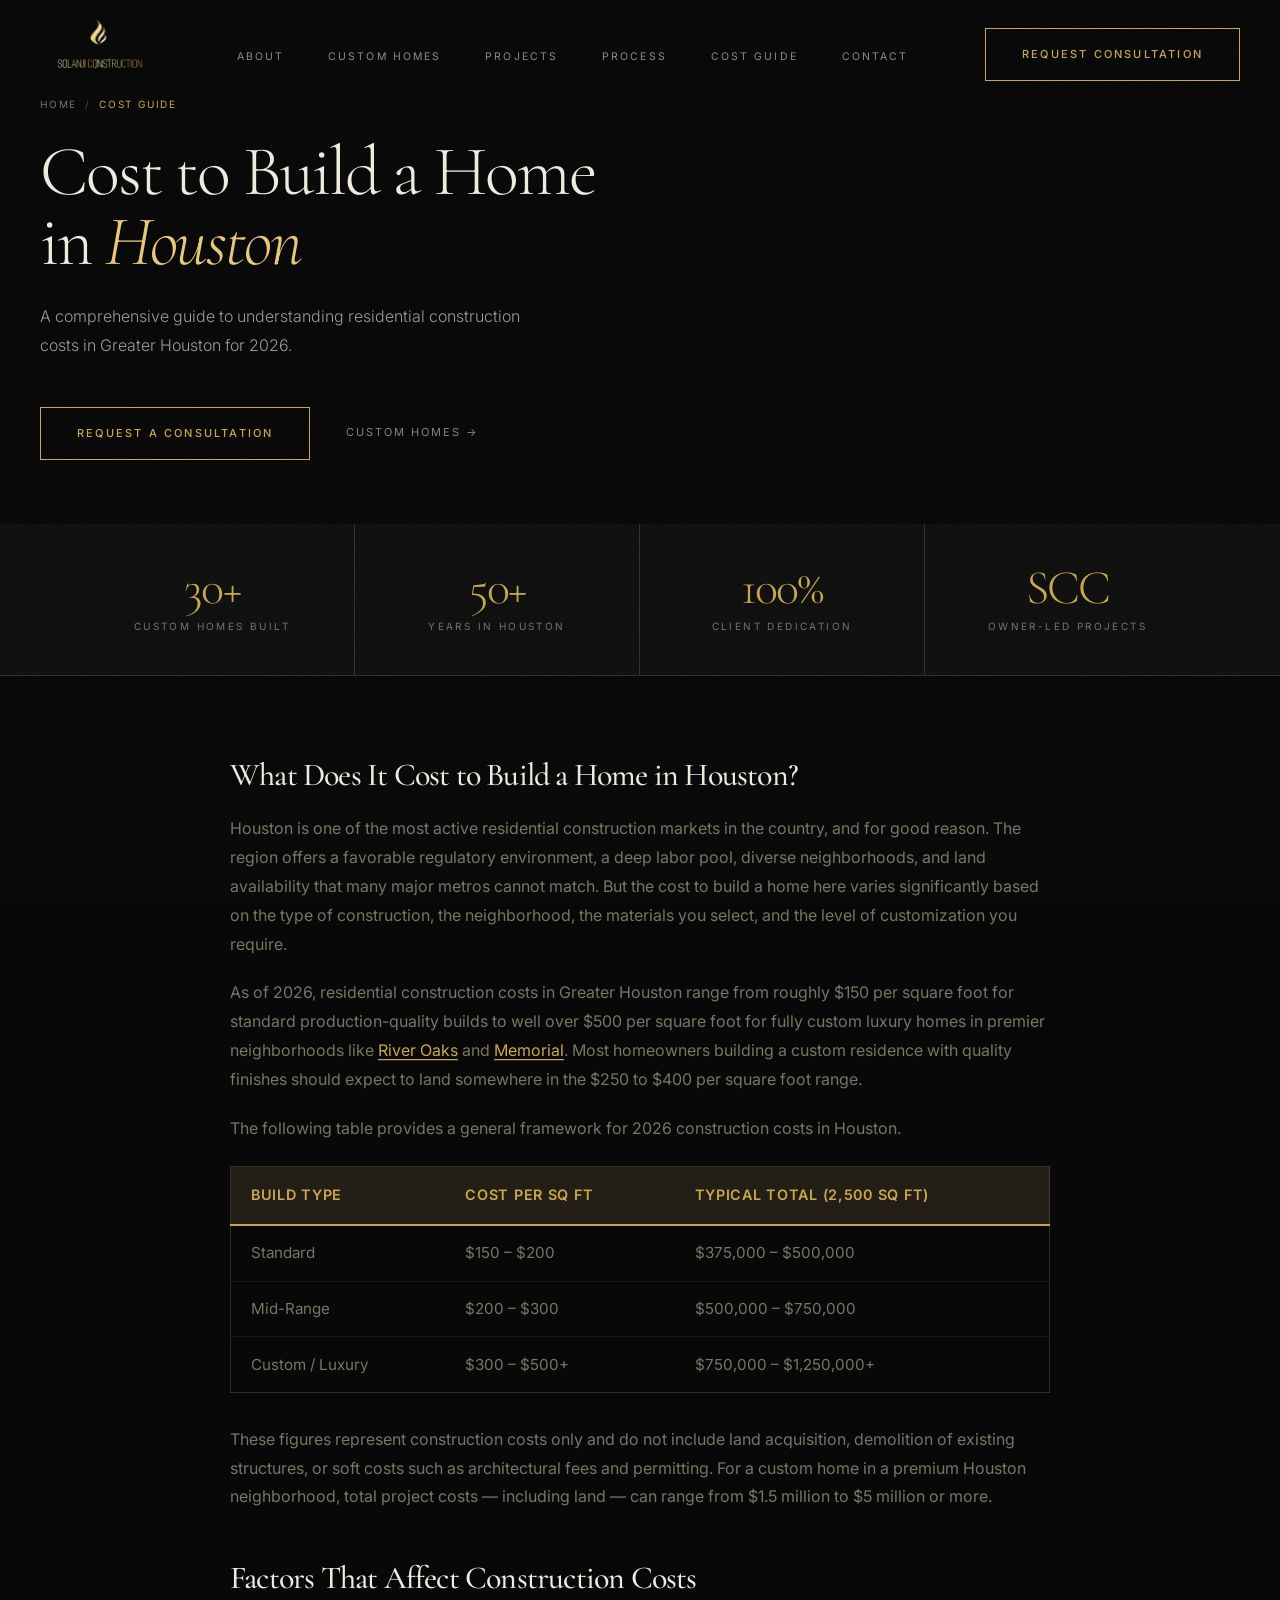
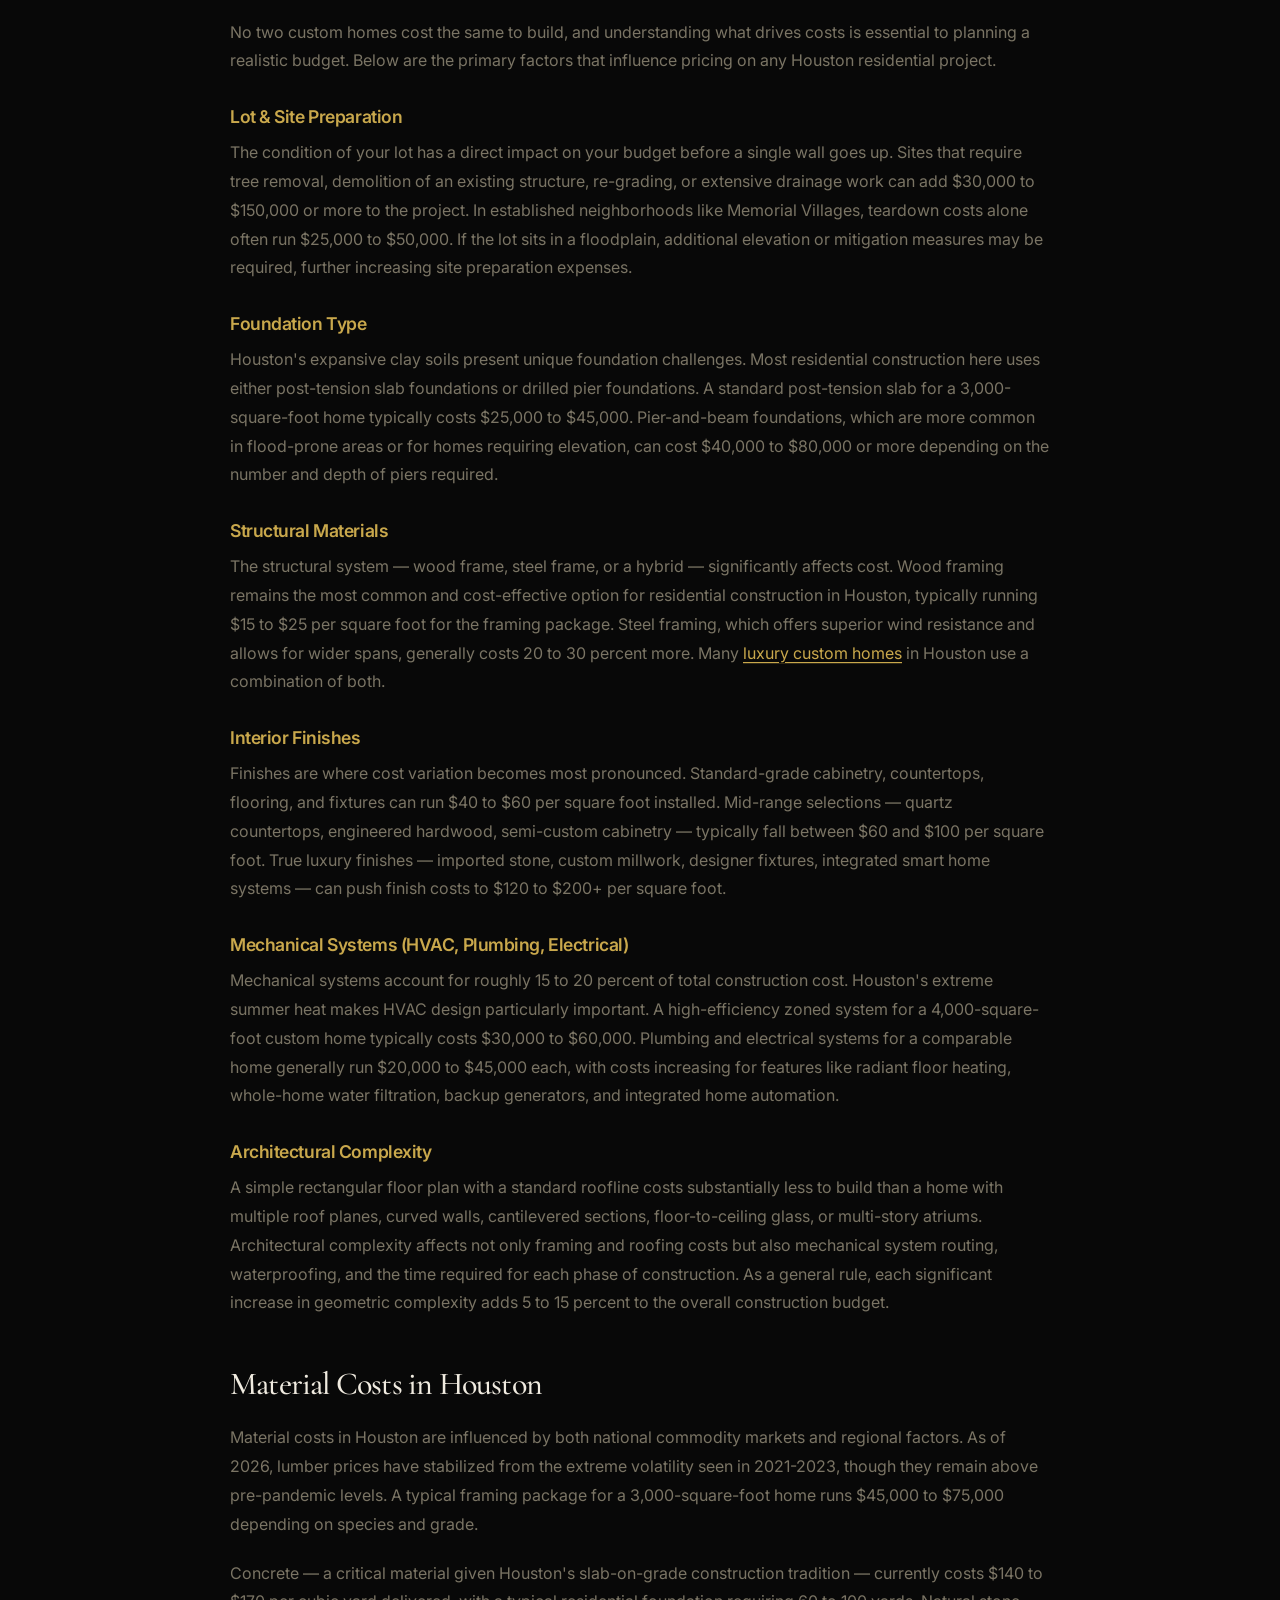
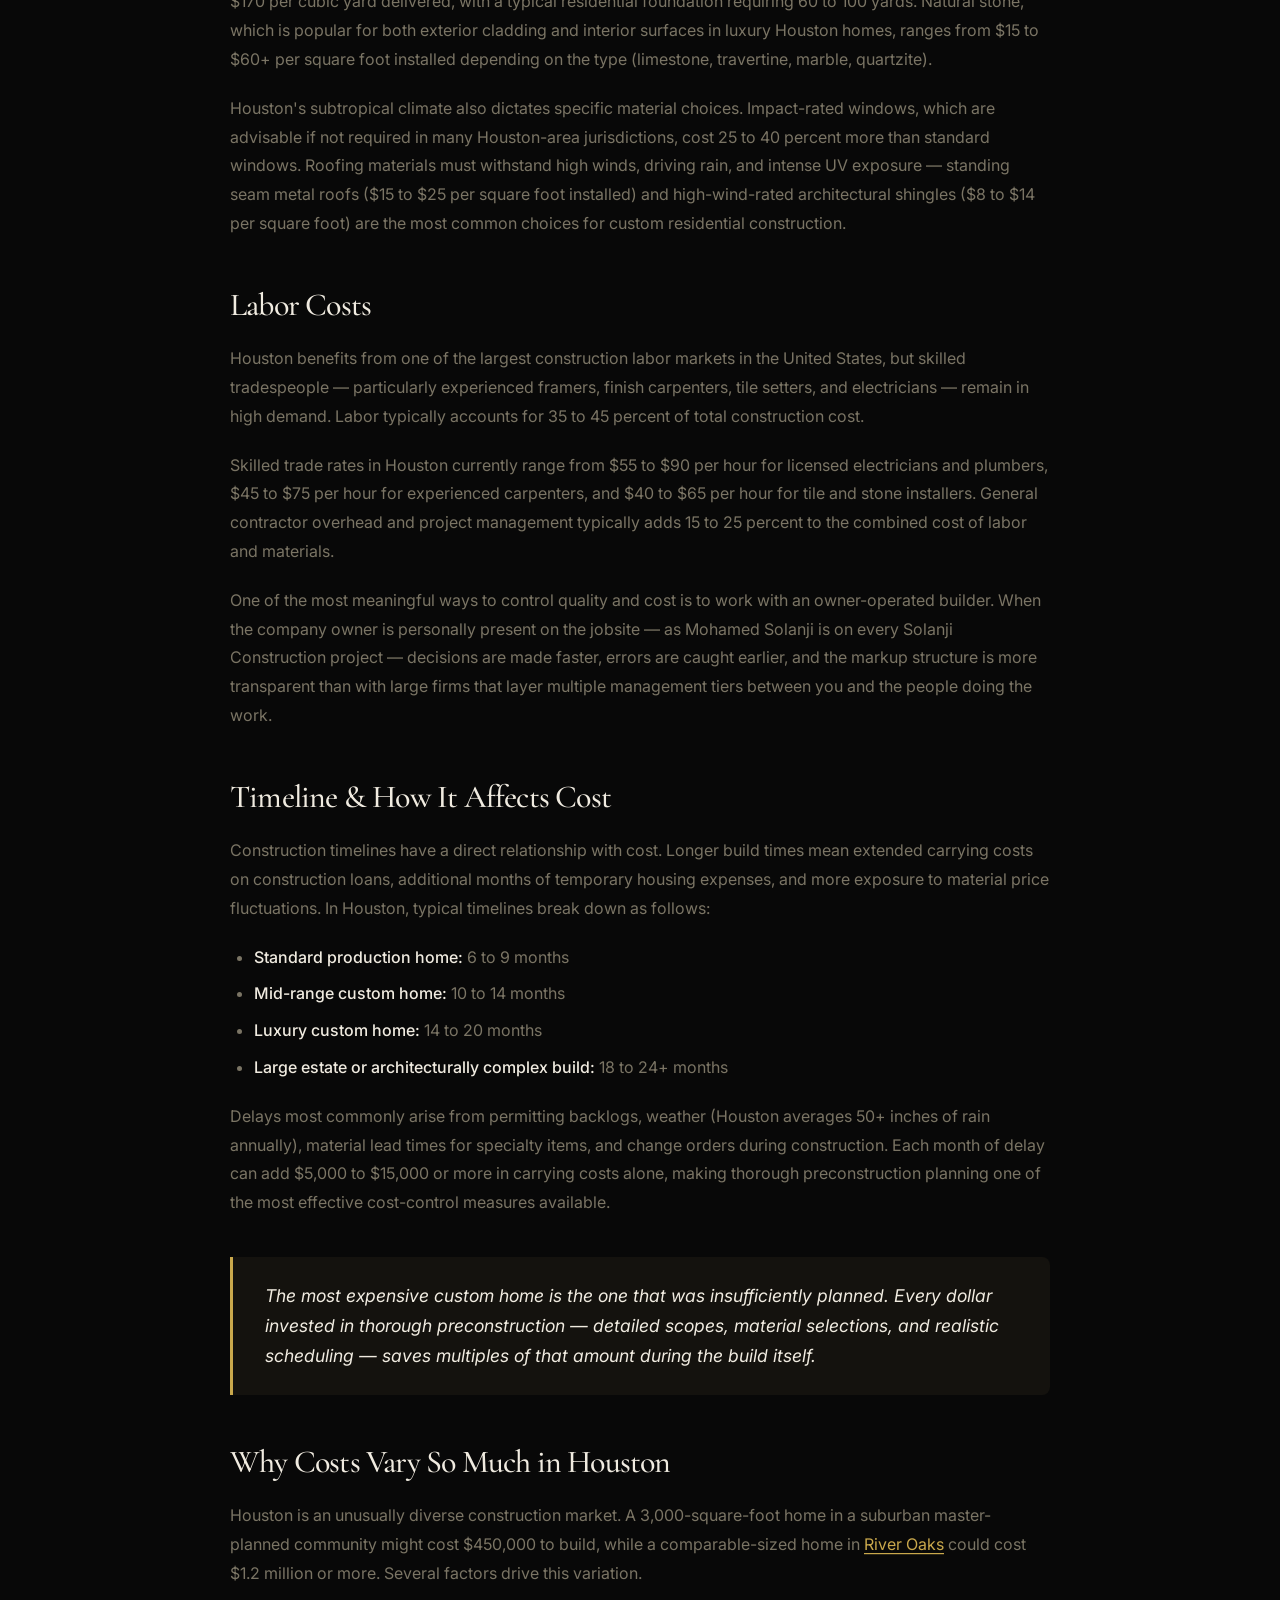
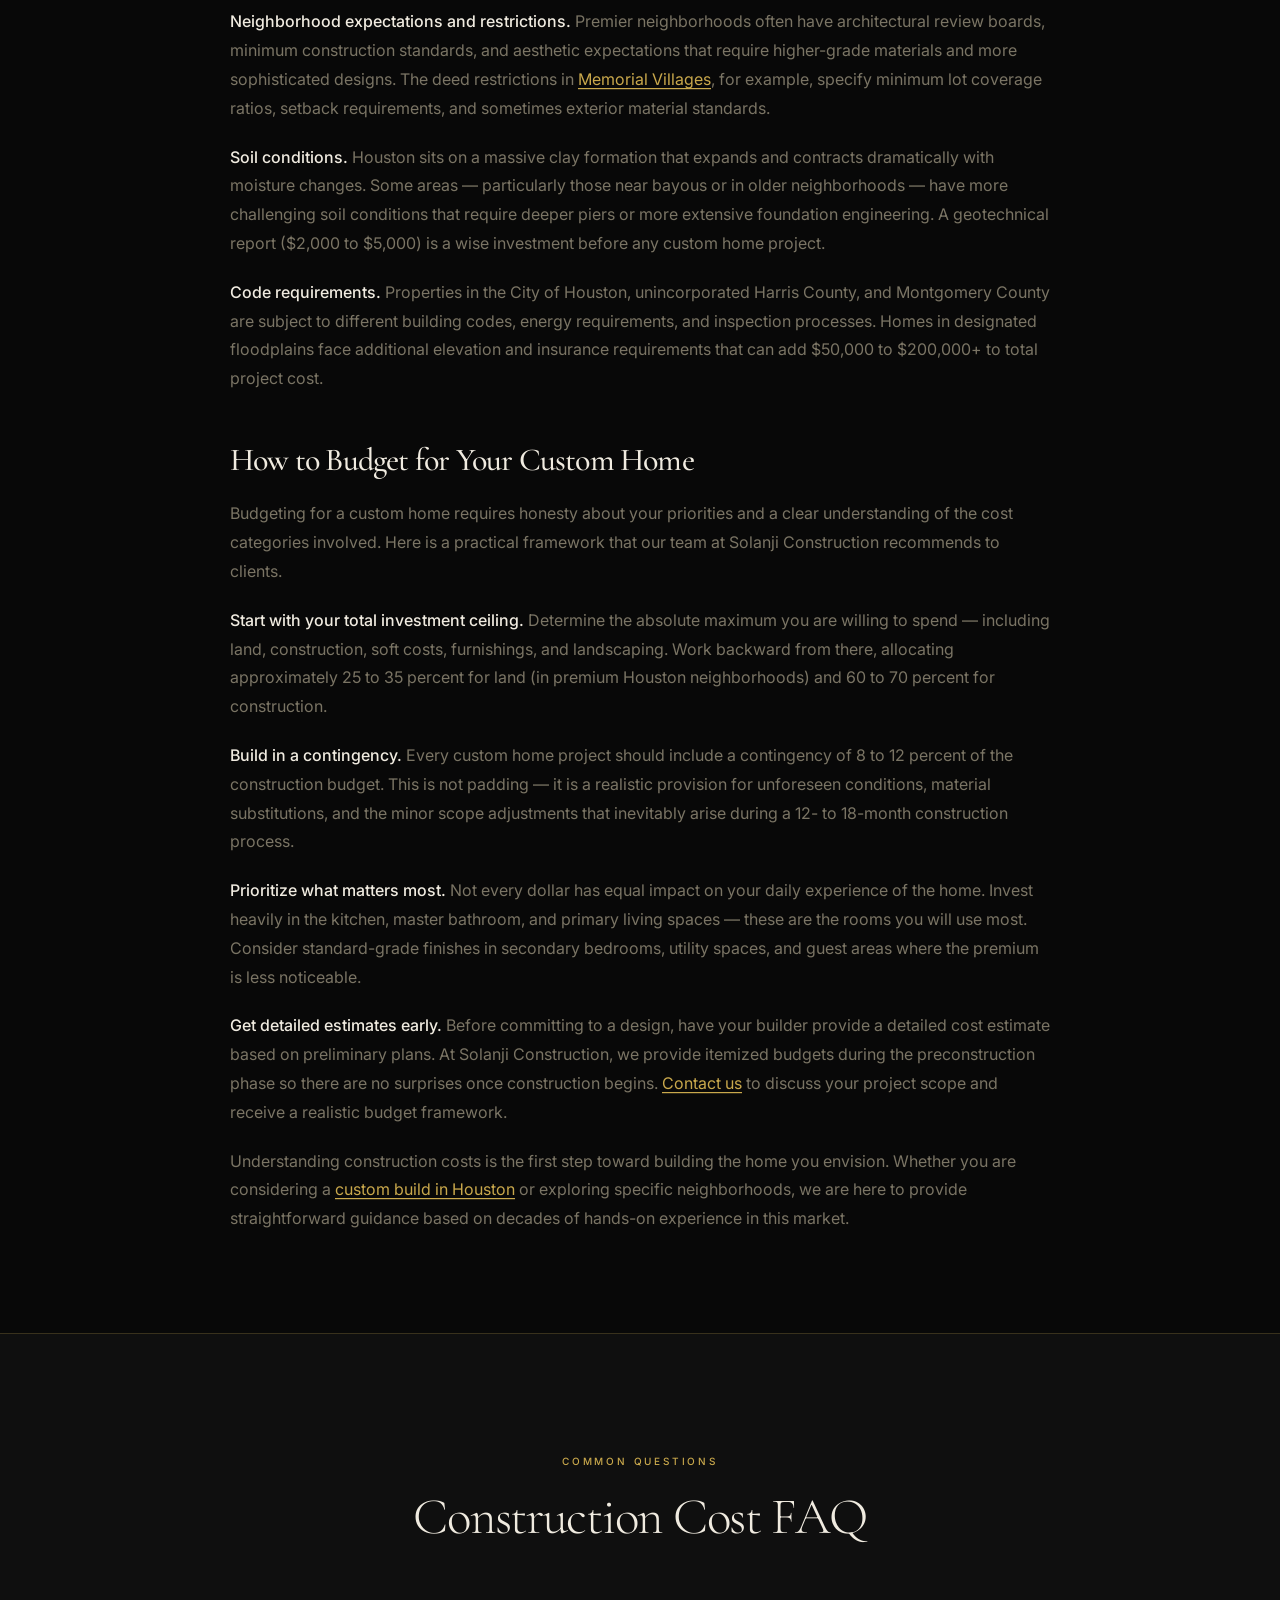
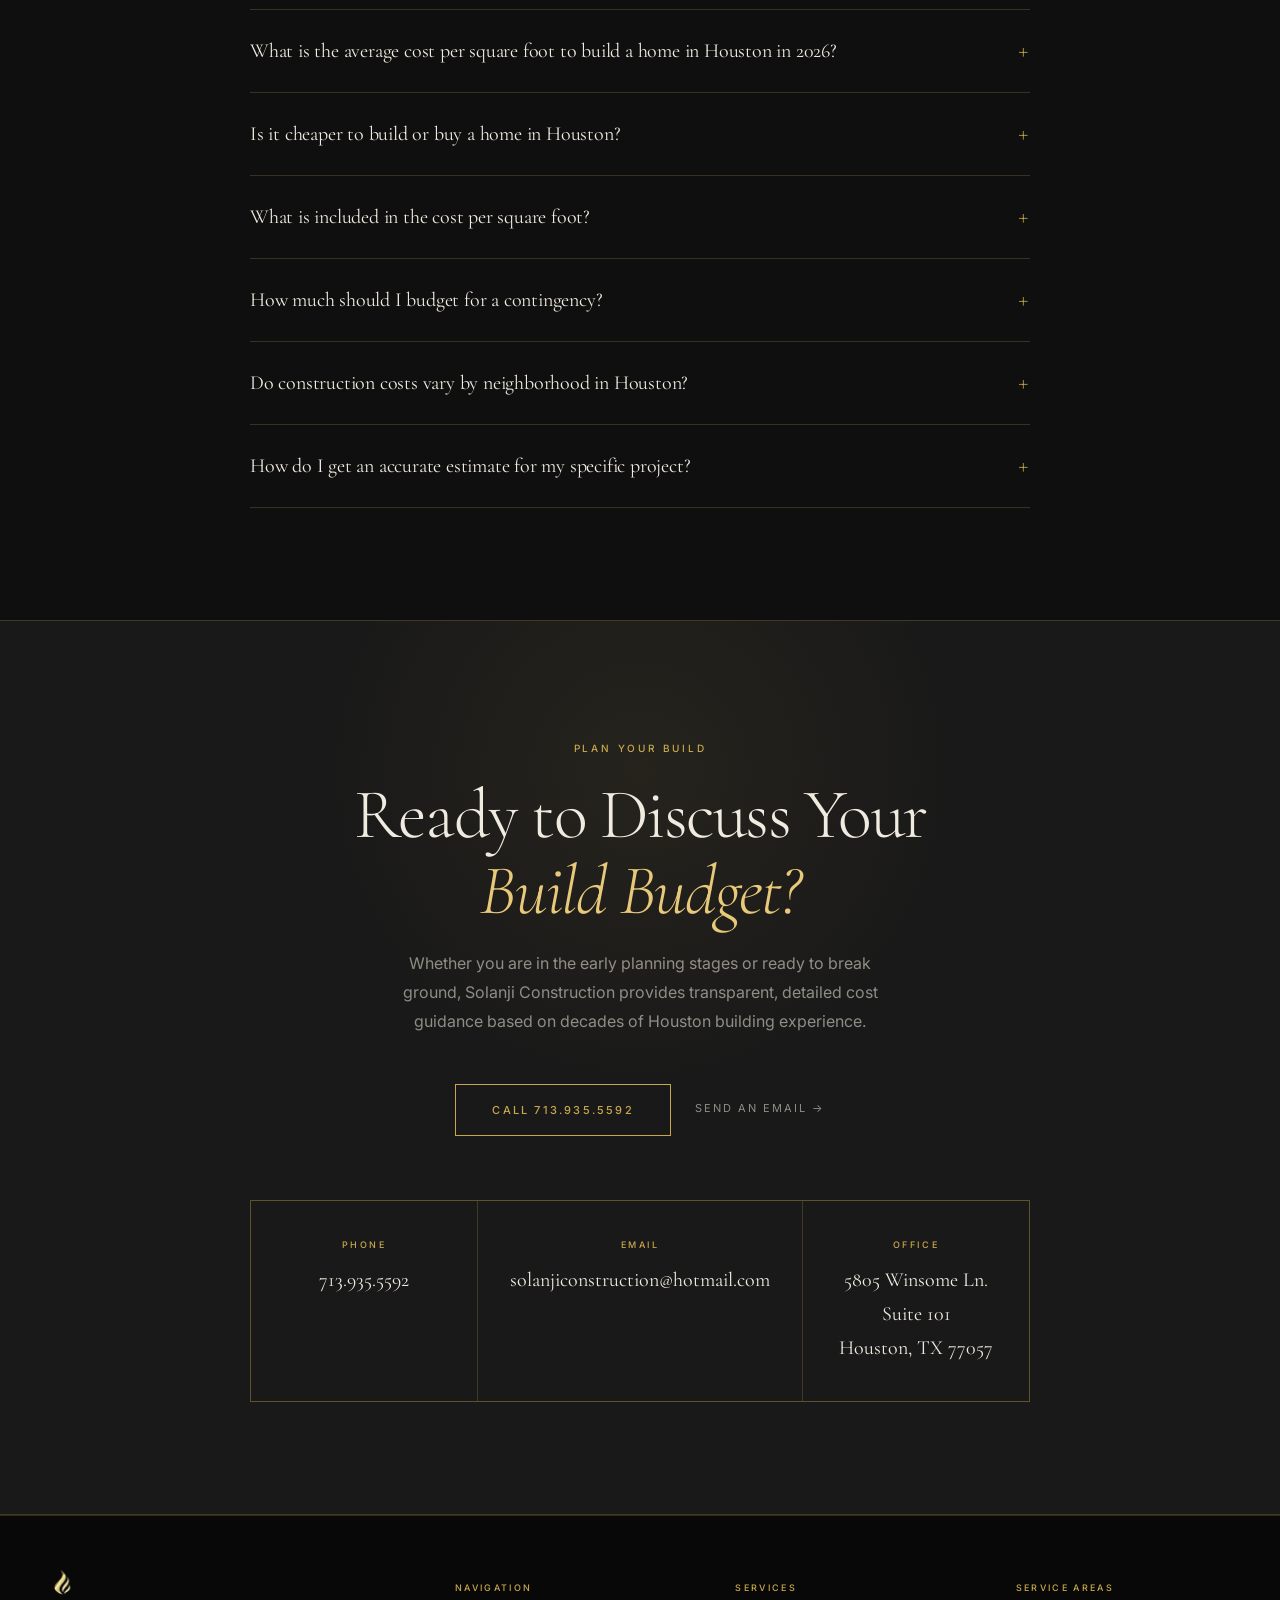
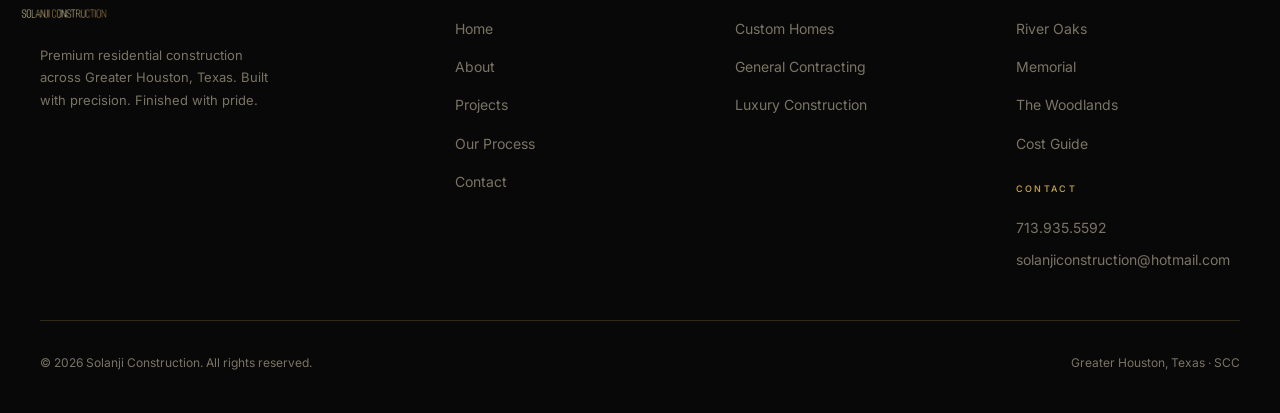
==== cost-to-build-home-houston.html @ 50fbbf83 "initial upload" ====
<!DOCTYPE html>
<html lang="en">
<head>
  <meta charset="UTF-8" />
  <meta name="viewport" content="width=device-width, initial-scale=1.0" />
  <title>Cost to Build a Home in Houston (2026 Guide) — Solanji Construction</title>
  <meta name="description" content="How much does it cost to build a home in Houston? Comprehensive 2026 guide covering cost per square foot, materials, labor, timelines, and factors that affect pricing." />

  <link rel="preconnect" href="https://fonts.googleapis.com" />
  <link rel="preconnect" href="https://fonts.gstatic.com" crossorigin />
  <link href="https://fonts.googleapis.com/css2?family=Cormorant+Garamond:ital,wght@0,300;0,400;0,500;0,600;1,300;1,400;1,500&family=Inter:wght@300;400;500;600&display=swap" rel="stylesheet" />

  <link rel="stylesheet" href="styles.css" />
  <style>
    .hero-bg { background-image: url('extracted_images/image2.jpg'); }

    .blog-section {
      padding: 5rem 0;
    }
    .blog-content {
      max-width: 820px;
      margin: 0 auto;
    }
    .blog-content h2 {
      font-family: 'Cormorant Garamond', serif;
      font-size: 2rem;
      font-weight: 500;
      color: var(--text-light);
      margin: 3rem 0 1.25rem;
      line-height: 1.2;
    }
    .blog-content h2:first-child {
      margin-top: 0;
    }
    .blog-content h3 {
      font-family: 'Inter', sans-serif;
      font-size: 1.1rem;
      font-weight: 600;
      color: var(--gold);
      margin: 2rem 0 0.75rem;
    }
    .blog-content p {
      font-family: 'Inter', sans-serif;
      font-size: 1rem;
      line-height: 1.8;
      color: var(--text-muted);
      margin-bottom: 1.25rem;
    }
    .blog-content a {
      color: var(--gold);
      text-decoration: underline;
      text-underline-offset: 3px;
    }
    .blog-content a:hover {
      color: var(--text-light);
    }
    .blog-content ul {
      list-style: disc;
      padding-left: 1.5rem;
      margin-bottom: 1.25rem;
    }
    .blog-content ul li {
      font-family: 'Inter', sans-serif;
      font-size: 1rem;
      line-height: 1.8;
      color: var(--text-muted);
      margin-bottom: 0.5rem;
    }
    .cost-table {
      width: 100%;
      border-collapse: collapse;
      margin: 1.5rem 0 2rem;
      font-family: 'Inter', sans-serif;
    }
    .cost-table thead th {
      background: rgba(193, 163, 100, 0.15);
      color: var(--gold);
      font-weight: 600;
      font-size: 0.9rem;
      text-transform: uppercase;
      letter-spacing: 0.05em;
      padding: 1rem 1.25rem;
      text-align: left;
      border-bottom: 2px solid var(--gold);
    }
    .cost-table tbody td {
      padding: 0.9rem 1.25rem;
      color: var(--text-muted);
      font-size: 0.95rem;
      border-bottom: 1px solid rgba(255,255,255,0.08);
    }
    .cost-table tbody tr:hover {
      background: rgba(255,255,255,0.03);
    }
    .blog-content blockquote {
      border-left: 3px solid var(--gold);
      margin: 2.5rem 0;
      padding: 1.5rem 2rem;
      background: rgba(193, 163, 100, 0.06);
      border-radius: 0 8px 8px 0;
    }
    .blog-content blockquote p {
      font-size: 1.1rem;
      font-style: italic;
      color: var(--text-light);
      margin: 0;
      line-height: 1.7;
    }
  </style>
</head>
<body>

  <!-- Mobile Nav -->
  <nav id="mobileNav" role="dialog" aria-label="Mobile navigation">
    <a href="index.html" onclick="closeMobile()">Home</a>
    <a href="index.html#about" onclick="closeMobile()">About</a>
    <a href="index.html#custom-homes" onclick="closeMobile()">Custom Homes</a>
    <a href="index.html#projects" onclick="closeMobile()">Projects</a>
    <a href="cost-to-build-home-houston.html" onclick="closeMobile()">Cost Guide</a>
    <a href="index.html#contact" onclick="closeMobile()" style="color:var(--gold)">Contact</a>
  </nav>

  <!-- Navbar -->
  <header id="navbar" role="banner">
    <a href="index.html" class="nav-logo" aria-label="Solanji Construction — Home">
      <img src="transparentlogo.png" alt="Solanji Construction" />
    </a>
    <nav aria-label="Main navigation">
      <ul class="nav-links">
        <li><a href="index.html#about">About</a></li>
        <li><a href="index.html#custom-homes">Custom Homes</a></li>
        <li><a href="index.html#projects">Projects</a></li>
        <li><a href="index.html#process">Process</a></li>
        <li><a href="cost-to-build-home-houston.html">Cost Guide</a></li>
        <li><a href="index.html#contact">Contact</a></li>
      </ul>
    </nav>
    <a href="index.html#contact" class="btn-primary nav-cta-btn" aria-label="Request a consultation">
      <span>Request Consultation</span>
    </a>
    <button class="hamburger" id="hamburgerBtn" aria-label="Open menu" aria-expanded="false" aria-controls="mobileNav">
      <span></span><span></span><span></span>
    </button>
  </header>

  <main>

    <!-- Hero -->
    <section class="subpage-hero" aria-label="Hero">
      <div class="hero-bg" id="heroBg"></div>
      <div class="hero-overlay"></div>
      <div class="hero-color"></div>
      <div class="hero-content">
        <nav class="breadcrumb" aria-label="Breadcrumb">
          <a href="index.html">Home</a>
          <span class="sep">/</span>
          <span class="current">Cost Guide</span>
        </nav>
        <h1>Cost to Build a Home<br />in <em>Houston</em></h1>
        <p>A comprehensive guide to understanding residential construction costs in Greater Houston for 2026.</p>
        <div class="hero-cta-row">
          <a href="index.html#contact" class="btn-primary"><span>Request a Consultation</span></a>
          <a href="custom-home-builder-houston.html" class="btn-ghost">Custom Homes →</a>
        </div>
      </div>
    </section>

    <!-- Stats -->
    <div id="stats" role="region" aria-label="Company at a glance">
      <div class="stats-inner section-wrap" style="padding:0 2.5rem;">
        <div class="stat-cell">
          <div class="stat-num">30+</div>
          <div class="stat-label">Custom Homes Built</div>
        </div>
        <div class="stat-cell">
          <div class="stat-num">50+</div>
          <div class="stat-label">Years in Houston</div>
        </div>
        <div class="stat-cell">
          <div class="stat-num">100%</div>
          <div class="stat-label">Client Dedication</div>
        </div>
        <div class="stat-cell">
          <div class="stat-num">SCC</div>
          <div class="stat-label">Owner-Led Projects</div>
        </div>
      </div>
    </div>

    <!-- Blog Content -->
    <section class="blog-section">
      <div class="section-wrap">
        <div class="blog-content">

          <h2>What Does It Cost to Build a Home in Houston?</h2>

          <p>Houston is one of the most active residential construction markets in the country, and for good reason. The region offers a favorable regulatory environment, a deep labor pool, diverse neighborhoods, and land availability that many major metros cannot match. But the cost to build a home here varies significantly based on the type of construction, the neighborhood, the materials you select, and the level of customization you require.</p>

          <p>As of 2026, residential construction costs in Greater Houston range from roughly $150 per square foot for standard production-quality builds to well over $500 per square foot for fully custom luxury homes in premier neighborhoods like <a href="custom-home-builder-river-oaks.html">River Oaks</a> and <a href="custom-home-builder-memorial.html">Memorial</a>. Most homeowners building a custom residence with quality finishes should expect to land somewhere in the $250 to $400 per square foot range.</p>

          <p>The following table provides a general framework for 2026 construction costs in Houston.</p>

          <table class="cost-table">
            <thead>
              <tr>
                <th>Build Type</th>
                <th>Cost per Sq Ft</th>
                <th>Typical Total (2,500 sq ft)</th>
              </tr>
            </thead>
            <tbody>
              <tr>
                <td>Standard</td>
                <td>$150 – $200</td>
                <td>$375,000 – $500,000</td>
              </tr>
              <tr>
                <td>Mid-Range</td>
                <td>$200 – $300</td>
                <td>$500,000 – $750,000</td>
              </tr>
              <tr>
                <td>Custom / Luxury</td>
                <td>$300 – $500+</td>
                <td>$750,000 – $1,250,000+</td>
              </tr>
            </tbody>
          </table>

          <p>These figures represent construction costs only and do not include land acquisition, demolition of existing structures, or soft costs such as architectural fees and permitting. For a custom home in a premium Houston neighborhood, total project costs — including land — can range from $1.5 million to $5 million or more.</p>

          <h2>Factors That Affect Construction Costs</h2>

          <p>No two custom homes cost the same to build, and understanding what drives costs is essential to planning a realistic budget. Below are the primary factors that influence pricing on any Houston residential project.</p>

          <h3>Lot &amp; Site Preparation</h3>

          <p>The condition of your lot has a direct impact on your budget before a single wall goes up. Sites that require tree removal, demolition of an existing structure, re-grading, or extensive drainage work can add $30,000 to $150,000 or more to the project. In established neighborhoods like Memorial Villages, teardown costs alone often run $25,000 to $50,000. If the lot sits in a floodplain, additional elevation or mitigation measures may be required, further increasing site preparation expenses.</p>

          <h3>Foundation Type</h3>

          <p>Houston's expansive clay soils present unique foundation challenges. Most residential construction here uses either post-tension slab foundations or drilled pier foundations. A standard post-tension slab for a 3,000-square-foot home typically costs $25,000 to $45,000. Pier-and-beam foundations, which are more common in flood-prone areas or for homes requiring elevation, can cost $40,000 to $80,000 or more depending on the number and depth of piers required.</p>

          <h3>Structural Materials</h3>

          <p>The structural system — wood frame, steel frame, or a hybrid — significantly affects cost. Wood framing remains the most common and cost-effective option for residential construction in Houston, typically running $15 to $25 per square foot for the framing package. Steel framing, which offers superior wind resistance and allows for wider spans, generally costs 20 to 30 percent more. Many <a href="luxury-home-construction-houston.html">luxury custom homes</a> in Houston use a combination of both.</p>

          <h3>Interior Finishes</h3>

          <p>Finishes are where cost variation becomes most pronounced. Standard-grade cabinetry, countertops, flooring, and fixtures can run $40 to $60 per square foot installed. Mid-range selections — quartz countertops, engineered hardwood, semi-custom cabinetry — typically fall between $60 and $100 per square foot. True luxury finishes — imported stone, custom millwork, designer fixtures, integrated smart home systems — can push finish costs to $120 to $200+ per square foot.</p>

          <h3>Mechanical Systems (HVAC, Plumbing, Electrical)</h3>

          <p>Mechanical systems account for roughly 15 to 20 percent of total construction cost. Houston's extreme summer heat makes HVAC design particularly important. A high-efficiency zoned system for a 4,000-square-foot custom home typically costs $30,000 to $60,000. Plumbing and electrical systems for a comparable home generally run $20,000 to $45,000 each, with costs increasing for features like radiant floor heating, whole-home water filtration, backup generators, and integrated home automation.</p>

          <h3>Architectural Complexity</h3>

          <p>A simple rectangular floor plan with a standard roofline costs substantially less to build than a home with multiple roof planes, curved walls, cantilevered sections, floor-to-ceiling glass, or multi-story atriums. Architectural complexity affects not only framing and roofing costs but also mechanical system routing, waterproofing, and the time required for each phase of construction. As a general rule, each significant increase in geometric complexity adds 5 to 15 percent to the overall construction budget.</p>

          <h2>Material Costs in Houston</h2>

          <p>Material costs in Houston are influenced by both national commodity markets and regional factors. As of 2026, lumber prices have stabilized from the extreme volatility seen in 2021-2023, though they remain above pre-pandemic levels. A typical framing package for a 3,000-square-foot home runs $45,000 to $75,000 depending on species and grade.</p>

          <p>Concrete — a critical material given Houston's slab-on-grade construction tradition — currently costs $140 to $170 per cubic yard delivered, with a typical residential foundation requiring 60 to 100 yards. Natural stone, which is popular for both exterior cladding and interior surfaces in luxury Houston homes, ranges from $15 to $60+ per square foot installed depending on the type (limestone, travertine, marble, quartzite).</p>

          <p>Houston's subtropical climate also dictates specific material choices. Impact-rated windows, which are advisable if not required in many Houston-area jurisdictions, cost 25 to 40 percent more than standard windows. Roofing materials must withstand high winds, driving rain, and intense UV exposure — standing seam metal roofs ($15 to $25 per square foot installed) and high-wind-rated architectural shingles ($8 to $14 per square foot) are the most common choices for custom residential construction.</p>

          <h2>Labor Costs</h2>

          <p>Houston benefits from one of the largest construction labor markets in the United States, but skilled tradespeople — particularly experienced framers, finish carpenters, tile setters, and electricians — remain in high demand. Labor typically accounts for 35 to 45 percent of total construction cost.</p>

          <p>Skilled trade rates in Houston currently range from $55 to $90 per hour for licensed electricians and plumbers, $45 to $75 per hour for experienced carpenters, and $40 to $65 per hour for tile and stone installers. General contractor overhead and project management typically adds 15 to 25 percent to the combined cost of labor and materials.</p>

          <p>One of the most meaningful ways to control quality and cost is to work with an owner-operated builder. When the company owner is personally present on the jobsite — as Mohamed Solanji is on every Solanji Construction project — decisions are made faster, errors are caught earlier, and the markup structure is more transparent than with large firms that layer multiple management tiers between you and the people doing the work.</p>

          <h2>Timeline &amp; How It Affects Cost</h2>

          <p>Construction timelines have a direct relationship with cost. Longer build times mean extended carrying costs on construction loans, additional months of temporary housing expenses, and more exposure to material price fluctuations. In Houston, typical timelines break down as follows:</p>

          <ul>
            <li><strong>Standard production home:</strong> 6 to 9 months</li>
            <li><strong>Mid-range custom home:</strong> 10 to 14 months</li>
            <li><strong>Luxury custom home:</strong> 14 to 20 months</li>
            <li><strong>Large estate or architecturally complex build:</strong> 18 to 24+ months</li>
          </ul>

          <p>Delays most commonly arise from permitting backlogs, weather (Houston averages 50+ inches of rain annually), material lead times for specialty items, and change orders during construction. Each month of delay can add $5,000 to $15,000 or more in carrying costs alone, making thorough preconstruction planning one of the most effective cost-control measures available.</p>

          <blockquote>
            <p>The most expensive custom home is the one that was insufficiently planned. Every dollar invested in thorough preconstruction — detailed scopes, material selections, and realistic scheduling — saves multiples of that amount during the build itself.</p>
          </blockquote>

          <h2>Why Costs Vary So Much in Houston</h2>

          <p>Houston is an unusually diverse construction market. A 3,000-square-foot home in a suburban master-planned community might cost $450,000 to build, while a comparable-sized home in <a href="custom-home-builder-river-oaks.html">River Oaks</a> could cost $1.2 million or more. Several factors drive this variation.</p>

          <p><strong>Neighborhood expectations and restrictions.</strong> Premier neighborhoods often have architectural review boards, minimum construction standards, and aesthetic expectations that require higher-grade materials and more sophisticated designs. The deed restrictions in <a href="custom-home-builder-memorial.html">Memorial Villages</a>, for example, specify minimum lot coverage ratios, setback requirements, and sometimes exterior material standards.</p>

          <p><strong>Soil conditions.</strong> Houston sits on a massive clay formation that expands and contracts dramatically with moisture changes. Some areas — particularly those near bayous or in older neighborhoods — have more challenging soil conditions that require deeper piers or more extensive foundation engineering. A geotechnical report ($2,000 to $5,000) is a wise investment before any custom home project.</p>

          <p><strong>Code requirements.</strong> Properties in the City of Houston, unincorporated Harris County, and Montgomery County are subject to different building codes, energy requirements, and inspection processes. Homes in designated floodplains face additional elevation and insurance requirements that can add $50,000 to $200,000+ to total project cost.</p>

          <h2>How to Budget for Your Custom Home</h2>

          <p>Budgeting for a custom home requires honesty about your priorities and a clear understanding of the cost categories involved. Here is a practical framework that our team at Solanji Construction recommends to clients.</p>

          <p><strong>Start with your total investment ceiling.</strong> Determine the absolute maximum you are willing to spend — including land, construction, soft costs, furnishings, and landscaping. Work backward from there, allocating approximately 25 to 35 percent for land (in premium Houston neighborhoods) and 60 to 70 percent for construction.</p>

          <p><strong>Build in a contingency.</strong> Every custom home project should include a contingency of 8 to 12 percent of the construction budget. This is not padding — it is a realistic provision for unforeseen conditions, material substitutions, and the minor scope adjustments that inevitably arise during a 12- to 18-month construction process.</p>

          <p><strong>Prioritize what matters most.</strong> Not every dollar has equal impact on your daily experience of the home. Invest heavily in the kitchen, master bathroom, and primary living spaces — these are the rooms you will use most. Consider standard-grade finishes in secondary bedrooms, utility spaces, and guest areas where the premium is less noticeable.</p>

          <p><strong>Get detailed estimates early.</strong> Before committing to a design, have your builder provide a detailed cost estimate based on preliminary plans. At Solanji Construction, we provide itemized budgets during the preconstruction phase so there are no surprises once construction begins. <a href="index.html#contact">Contact us</a> to discuss your project scope and receive a realistic budget framework.</p>

          <p>Understanding construction costs is the first step toward building the home you envision. Whether you are considering a <a href="custom-home-builder-houston.html">custom build in Houston</a> or exploring specific neighborhoods, we are here to provide straightforward guidance based on decades of hands-on experience in this market.</p>

        </div>
      </div>
    </section>

    <!-- FAQ -->
    <section class="faq-section">
      <div class="section-wrap">
        <div class="faq-header">
          <span class="section-label">Common Questions</span>
          <h2>Construction Cost FAQ</h2>
        </div>
        <div class="faq-list">
          <details class="faq-item">
            <summary>What is the average cost per square foot to build a home in Houston in 2026?</summary>
            <div class="faq-answer">
              The average cost per square foot ranges from $150 for standard production-quality construction to $500 or more for fully custom luxury homes. Most homeowners building a quality custom home in Houston should budget between $250 and $400 per square foot for construction costs, excluding land. Actual costs depend on finishes, architectural complexity, lot conditions, and neighborhood requirements.
            </div>
          </details>
          <details class="faq-item">
            <summary>Is it cheaper to build or buy a home in Houston?</summary>
            <div class="faq-answer">
              The answer depends on what you are comparing. In many cases, building a custom home costs more per square foot than purchasing an existing home, but you get exactly the layout, finishes, systems, and energy efficiency you want — with no compromise. You also avoid the cost of updating an older home to bring it up to current standards, which can easily add $100,000 to $300,000+ to the purchase price of an existing property.
            </div>
          </details>
          <details class="faq-item">
            <summary>What is included in the cost per square foot?</summary>
            <div class="faq-answer">
              Construction cost per square foot typically includes the foundation, framing, roofing, exterior finishes, windows and doors, interior finishes (flooring, cabinetry, countertops, fixtures), mechanical systems (HVAC, plumbing, electrical), insulation, drywall, and painting. It generally does not include land acquisition, demolition, architectural and engineering fees, permits, landscaping, pools, or furniture.
            </div>
          </details>
          <details class="faq-item">
            <summary>How much should I budget for a contingency?</summary>
            <div class="faq-answer">
              We recommend a contingency of 8 to 12 percent of the total construction budget. This accounts for unforeseen site conditions, minor scope adjustments, material lead time changes, and the natural evolution that occurs during any custom build process. A well-planned project typically uses only a portion of the contingency, but having it in place provides financial security and decision-making flexibility.
            </div>
          </details>
          <details class="faq-item">
            <summary>Do construction costs vary by neighborhood in Houston?</summary>
            <div class="faq-answer">
              Yes, substantially. Homes in premier neighborhoods like <a href="custom-home-builder-river-oaks.html">River Oaks</a>, <a href="custom-home-builder-memorial.html">Memorial</a>, and West University typically cost more to build due to architectural review requirements, higher material expectations, more complex lot conditions, and the elevated finish standards expected in these communities. Suburban builds in master-planned communities generally cost less per square foot.
            </div>
          </details>
          <details class="faq-item">
            <summary>How do I get an accurate estimate for my specific project?</summary>
            <div class="faq-answer">
              The most reliable way to get an accurate estimate is to work with an experienced custom home builder during the preconstruction phase. At Solanji Construction, we review your plans (or help you develop them), assess the lot, identify cost drivers specific to your project, and provide a detailed, itemized budget before construction begins. <a href="index.html#contact">Contact us</a> to schedule a consultation.
            </div>
          </details>
        </div>
      </div>
    </section>

    <!-- CTA -->
    <section class="cta-section">
      <div class="section-wrap">
        <div class="contact-inner">
          <span class="section-label">Plan Your Build</span>
          <h2>Ready to Discuss Your<br /><em>Build Budget?</em></h2>
          <p>Whether you are in the early planning stages or ready to break ground, Solanji Construction provides transparent, detailed cost guidance based on decades of Houston building experience.</p>
          <div class="cta-btn-row">
            <a href="tel:+17139355592" class="btn-primary"><span>Call 713.935.5592</span></a>
            <a href="mailto:solanjiconstruction@hotmail.com" class="btn-ghost">Send an Email →</a>
          </div>
          <div class="contact-cards" role="list">
            <div class="contact-card" role="listitem">
              <div class="contact-card-label">Phone</div>
              <div class="contact-card-val"><a href="tel:+17139355592">713.935.5592</a></div>
            </div>
            <div class="contact-card" role="listitem">
              <div class="contact-card-label">Email</div>
              <div class="contact-card-val"><a href="mailto:solanjiconstruction@hotmail.com">solanjiconstruction@hotmail.com</a></div>
            </div>
            <div class="contact-card" role="listitem">
              <div class="contact-card-label">Office</div>
              <div class="contact-card-val">5805 Winsome Ln. Suite 101<br />Houston, TX 77057</div>
            </div>
          </div>
        </div>
      </div>
    </section>

  </main>

  <!-- Footer -->
  <footer role="contentinfo">
    <div class="footer-grid">
      <div class="footer-brand">
        <img src="transparentlogo.png" alt="Solanji Construction" />
        <p>Premium residential construction across Greater Houston, Texas. Built with precision. Finished with pride.</p>
      </div>
      <div class="footer-col">
        <p class="footer-col-title">Navigation</p>
        <ul>
          <li><a href="index.html">Home</a></li>
          <li><a href="index.html#about">About</a></li>
          <li><a href="index.html#projects">Projects</a></li>
          <li><a href="index.html#process">Our Process</a></li>
          <li><a href="index.html#contact">Contact</a></li>
        </ul>
      </div>
      <div class="footer-col">
        <p class="footer-col-title">Services</p>
        <ul>
          <li><a href="custom-home-builder-houston.html">Custom Homes</a></li>
          <li><a href="general-contractor-houston.html">General Contracting</a></li>
          <li><a href="luxury-home-construction-houston.html">Luxury Construction</a></li>
        </ul>
      </div>
      <div class="footer-col">
        <p class="footer-col-title">Service Areas</p>
        <ul>
          <li><a href="custom-home-builder-river-oaks.html">River Oaks</a></li>
          <li><a href="custom-home-builder-memorial.html">Memorial</a></li>
          <li><a href="#">The Woodlands</a></li>
          <li><a href="cost-to-build-home-houston.html">Cost Guide</a></li>
        </ul>
        <p class="footer-col-title" style="margin-top:1.5rem;">Contact</p>
        <address>
          <p><a href="tel:+17139355592" style="color:var(--text-muted);text-decoration:none;">713.935.5592</a></p>
          <p style="margin-top:0.5rem;"><a href="mailto:solanjiconstruction@hotmail.com" style="color:var(--text-muted);text-decoration:none;">solanjiconstruction@hotmail.com</a></p>
        </address>
      </div>
    </div>
    <div class="footer-bottom">
      <p>&copy; 2026 Solanji Construction. All rights reserved.</p>
      <p>Greater Houston, Texas · SCC</p>
    </div>
  </footer>

  <script>
    // Navbar scroll
    const navbar = document.getElementById('navbar');
    window.addEventListener('scroll', () => {
      navbar.classList.toggle('scrolled', window.scrollY > 60);
    }, { passive: true });

    // Hero Ken Burns
    const heroBg = document.getElementById('heroBg');
    if (heroBg) requestAnimationFrame(() => setTimeout(() => heroBg.classList.add('animate'), 100));

    // Hamburger
    const btn = document.getElementById('hamburgerBtn');
    const mobileNav = document.getElementById('mobileNav');
    let menuOpen = false;
    function openMobile() {
      menuOpen = true;
      btn.classList.add('open');
      btn.setAttribute('aria-expanded', 'true');
      mobileNav.classList.add('open');
      document.body.style.overflow = 'hidden';
    }
    function closeMobile() {
      menuOpen = false;
      btn.classList.remove('open');
      btn.setAttribute('aria-expanded', 'false');
      mobileNav.classList.remove('open');
      document.body.style.overflow = '';
    }
    btn.addEventListener('click', () => menuOpen ? closeMobile() : openMobile());
    document.addEventListener('keydown', e => { if (e.key === 'Escape' && menuOpen) closeMobile(); });
  </script>

</body>
</html>
---- styles.css ----
/* ========================================================
   SOLANJI CONSTRUCTION — SHARED STYLES
   ======================================================== */

/* ── DESIGN TOKENS ────────────────────────────────────── */
:root {
  --black:       #080808;
  --surface:     #0f0f0f;
  --elevated:    #191919;
  --card:        #161616;
  --gold:        #c9a84c;
  --gold-light:  #e8c97a;
  --gold-dim:    rgba(201, 168, 76, 0.12);
  --gold-border: rgba(201, 168, 76, 0.22);
  --text:        #f0ebe0;
  --text-mid:    rgba(240, 235, 224, 0.55);
  --text-muted:  #7a7464;
  --radius:      2px;
}

/* ── RESET & BASE ─────────────────────────────────────── */
*, *::before, *::after { box-sizing: border-box; margin: 0; padding: 0; }
html { scroll-behavior: smooth; }
body {
  background: var(--black);
  color: var(--text);
  font-family: 'Inter', sans-serif;
  font-size: 16px;
  line-height: 1.7;
  -webkit-font-smoothing: antialiased;
  -moz-osx-font-smoothing: grayscale;
  overflow-x: hidden;
}
img { display: block; max-width: 100%; }
a { color: inherit; }

/* ── TYPOGRAPHY ───────────────────────────────────────── */
h1, h2, h3, h4, h5 {
  font-family: 'Cormorant Garamond', serif;
  font-weight: 300;
  line-height: 1.08;
  letter-spacing: -0.025em;
}

/* ── NOISE TEXTURE ────────────────────────────────────── */
body::after {
  content: '';
  position: fixed;
  inset: 0;
  pointer-events: none;
  z-index: 9999;
  opacity: 0.028;
  background-image: url("data:image/svg+xml,%3Csvg xmlns='http://www.w3.org/2000/svg' width='300' height='300'%3E%3Cfilter id='n' x='0' y='0'%3E%3CfeTurbulence type='fractalNoise' baseFrequency='0.75' numOctaves='4' stitchTiles='stitch'/%3E%3C/filter%3E%3Crect width='300' height='300' filter='url(%23n)' opacity='1'/%3E%3C/svg%3E");
}

/* ── UTILITY ──────────────────────────────────────────── */
.section-label {
  display: inline-block;
  font-family: 'Inter', sans-serif;
  font-size: 0.625rem;
  font-weight: 500;
  letter-spacing: 0.28em;
  text-transform: uppercase;
  color: var(--gold);
  margin-bottom: 1.25rem;
}
.gold-rule {
  width: 40px;
  height: 1px;
  background: var(--gold);
  margin: 1.25rem 0 2rem;
}
.section-wrap { max-width: 1220px; margin: 0 auto; padding: 0 2.5rem; }

/* ── BUTTONS ──────────────────────────────────────────── */
.btn-primary {
  display: inline-flex;
  align-items: center;
  gap: 0.625rem;
  position: relative;
  overflow: hidden;
  border: 1px solid var(--gold);
  color: var(--gold);
  background: transparent;
  font-family: 'Inter', sans-serif;
  font-size: 0.6875rem;
  font-weight: 500;
  letter-spacing: 0.2em;
  text-transform: uppercase;
  padding: 1rem 2.25rem;
  text-decoration: none;
  cursor: pointer;
  transition: color 0.32s cubic-bezier(0.4, 0, 0.2, 1),
              box-shadow 0.32s cubic-bezier(0.4, 0, 0.2, 1);
}
.btn-primary::before {
  content: '';
  position: absolute;
  inset: 0;
  background: var(--gold);
  transform: translateX(-101%);
  transition: transform 0.38s cubic-bezier(0.77, 0, 0.175, 1);
  z-index: 0;
}
.btn-primary span { position: relative; z-index: 1; }
.btn-primary:hover::before { transform: translateX(0); }
.btn-primary:hover { color: var(--black); box-shadow: 0 12px 48px rgba(201,168,76,0.28); }
.btn-primary:active { transform: scale(0.985); }
.btn-primary:focus-visible { outline: 2px solid var(--gold); outline-offset: 4px; }

.btn-ghost {
  display: inline-flex;
  align-items: center;
  gap: 0.5rem;
  font-family: 'Inter', sans-serif;
  font-size: 0.6875rem;
  font-weight: 400;
  letter-spacing: 0.18em;
  text-transform: uppercase;
  color: var(--text-mid);
  text-decoration: none;
  border-bottom: 1px solid transparent;
  padding-bottom: 2px;
  transition: color 0.25s ease, border-color 0.25s ease;
}
.btn-ghost:hover { color: var(--gold); border-color: var(--gold); }
.btn-ghost:focus-visible { outline: 2px solid var(--gold); outline-offset: 4px; }

/* ── NAV ──────────────────────────────────────────────── */
#navbar {
  position: fixed;
  top: 0; left: 0; right: 0;
  z-index: 900;
  padding: 1.75rem 2.5rem;
  display: flex;
  align-items: center;
  justify-content: space-between;
  transition: background 0.4s ease, padding 0.35s ease, border-color 0.4s ease;
  border-bottom: 1px solid transparent;
}
#navbar.scrolled {
  background: rgba(8,8,8,0.92);
  backdrop-filter: blur(20px);
  -webkit-backdrop-filter: blur(20px);
  padding: 1.125rem 2.5rem;
  border-bottom-color: var(--gold-border);
}
.nav-logo img { height: 120px; width: auto; margin: -36px 0; }
.nav-links {
  display: flex;
  list-style: none;
  gap: 2.75rem;
  align-items: center;
}
.nav-links a {
  font-family: 'Inter', sans-serif;
  font-size: 0.6563rem;
  font-weight: 400;
  letter-spacing: 0.2em;
  text-transform: uppercase;
  color: rgba(240,235,224,0.58);
  text-decoration: none;
  transition: color 0.22s ease;
}
.nav-links a:hover { color: var(--gold); }
.nav-links a:focus-visible { outline: 2px solid var(--gold); outline-offset: 4px; }

/* ── Nav Dropdown ─────────────────────────────────────── */
.nav-dropdown { position: relative; }
.nav-dropdown > a { cursor: default; }
.nav-dropdown-menu {
  position: absolute;
  top: calc(100% + 0.75rem);
  left: 50%;
  transform: translateX(-50%) translateY(6px);
  min-width: 230px;
  background: rgba(8,8,8,0.96);
  backdrop-filter: blur(24px);
  -webkit-backdrop-filter: blur(24px);
  border: 1px solid var(--gold-border);
  padding: 0.625rem 0;
  opacity: 0;
  visibility: hidden;
  transition: opacity 0.25s ease, transform 0.25s ease, visibility 0.25s ease;
  z-index: 950;
}
.nav-dropdown:hover .nav-dropdown-menu {
  opacity: 1;
  visibility: visible;
  transform: translateX(-50%) translateY(0);
}
.nav-dropdown-menu::before {
  content: '';
  position: absolute;
  top: -0.75rem;
  left: 0;
  right: 0;
  height: 0.75rem;
}
.nav-dropdown-menu a {
  display: block;
  padding: 0.5rem 1.625rem;
  font-family: 'Inter', sans-serif;
  font-size: 0.625rem;
  font-weight: 400;
  letter-spacing: 0.18em;
  text-transform: uppercase;
  color: rgba(240,235,224,0.55);
  text-decoration: none;
  transition: color 0.2s ease, background 0.2s ease;
}
.nav-dropdown-menu a:hover {
  color: var(--gold);
  background: var(--gold-dim);
}

/* ── Hamburger ────────────────────────────────────────── */
.hamburger {
  display: none;
  flex-direction: column;
  gap: 5px;
  background: none;
  border: none;
  cursor: pointer;
  padding: 4px;
  z-index: 1001;
}
.hamburger span {
  display: block;
  width: 22px;
  height: 1px;
  background: var(--text);
  transition: transform 0.3s ease, opacity 0.3s ease;
}
.hamburger.open span:nth-child(1) { transform: translateY(6px) rotate(45deg); }
.hamburger.open span:nth-child(2) { opacity: 0; }
.hamburger.open span:nth-child(3) { transform: translateY(-6px) rotate(-45deg); }

/* ── Mobile Nav Overlay ───────────────────────────────── */
#mobileNav {
  display: none;
  position: fixed;
  inset: 0;
  background: var(--black);
  z-index: 800;
  flex-direction: column;
  align-items: center;
  justify-content: center;
  gap: 2.5rem;
  overflow-y: auto;
  padding: 6rem 2rem;
}
#mobileNav.open { display: flex; }
#mobileNav a {
  font-family: 'Cormorant Garamond', serif;
  font-size: 2.75rem;
  font-weight: 300;
  color: var(--text);
  text-decoration: none;
  letter-spacing: -0.02em;
  transition: color 0.22s ease, transform 0.22s ease;
}
#mobileNav a:hover { color: var(--gold); transform: translateX(8px); }
.mobile-sub-links {
  display: flex;
  flex-direction: column;
  align-items: center;
  gap: 1rem;
}
.mobile-sub-links a {
  font-size: 1.5rem !important;
  color: var(--text-mid) !important;
}

/* ── HERO (Homepage) ──────────────────────────────────── */
#hero {
  position: relative;
  height: 100svh;
  min-height: 680px;
  display: flex;
  align-items: flex-end;
  overflow: hidden;
}
.hero-bg {
  position: absolute;
  inset: 0;
  background-size: cover;
  background-position: center 25%;
  transform: scale(1.06);
  transition: transform 9s cubic-bezier(0.25, 0.46, 0.45, 0.94);
  will-change: transform;
}
.hero-bg.animate { transform: scale(1); }
.hero-overlay {
  position: absolute;
  inset: 0;
  background:
    linear-gradient(to top,
      rgba(8,8,8,0.98) 0%,
      rgba(8,8,8,0.85) 25%,
      rgba(8,8,8,0.55) 50%,
      rgba(8,8,8,0.30) 75%,
      rgba(8,8,8,0.15) 100%
    );
}
.hero-color {
  position: absolute;
  inset: 0;
  background: rgba(201,168,76,0.05);
  mix-blend-mode: multiply;
}
.hero-content {
  position: relative;
  z-index: 2;
  padding: 0 2.5rem 5.5rem;
  max-width: 820px;
}
.hero-content h1 {
  font-size: clamp(3rem, 6.5vw, 6rem);
  font-weight: 300;
  color: var(--text);
  margin-bottom: 1.5rem;
  letter-spacing: -0.03em;
  line-height: 1.0;
}
.hero-content h1 em {
  font-style: italic;
  color: var(--gold-light);
}
.hero-content p {
  font-size: 1rem;
  color: rgba(240,235,224,0.65);
  max-width: 480px;
  margin-bottom: 3rem;
  line-height: 1.8;
  font-weight: 300;
}
.hero-cta-row {
  display: flex;
  align-items: center;
  gap: 2.25rem;
  flex-wrap: wrap;
}
.scroll-cue {
  position: absolute;
  bottom: 3rem;
  right: 2.5rem;
  z-index: 2;
  display: flex;
  flex-direction: column;
  align-items: center;
  gap: 0.5rem;
}
.scroll-cue span {
  font-size: 0.5625rem;
  letter-spacing: 0.3em;
  text-transform: uppercase;
  color: var(--text-muted);
  writing-mode: vertical-rl;
  margin-bottom: 0.75rem;
}
.scroll-line {
  width: 1px;
  height: 64px;
  background: linear-gradient(to bottom, transparent, var(--gold));
  animation: linePulse 2.4s ease-in-out infinite;
}
@keyframes linePulse {
  0%,100% { opacity: 0.25; transform: scaleY(0.6); transform-origin: top; }
  50%      { opacity: 1;    transform: scaleY(1);   transform-origin: top; }
}

/* ── SUBPAGE HERO ─────────────────────────────────────── */
.subpage-hero {
  position: relative;
  min-height: 520px;
  display: flex;
  align-items: flex-end;
  overflow: hidden;
  padding-top: 6rem;
}
.subpage-hero .hero-bg {
  transform: scale(1.02);
}
.subpage-hero .hero-overlay {
  background:
    linear-gradient(to top,
      rgba(8,8,8,0.98) 0%,
      rgba(8,8,8,0.88) 30%,
      rgba(8,8,8,0.65) 60%,
      rgba(8,8,8,0.45) 100%
    );
}
.subpage-hero .hero-content {
  padding-bottom: 4rem;
}
.subpage-hero .hero-content h1 {
  font-size: clamp(2.5rem, 5.5vw, 4.75rem);
}

/* ── Breadcrumb ───────────────────────────────────────── */
.breadcrumb {
  display: flex;
  align-items: center;
  gap: 0.5rem;
  margin-bottom: 1.5rem;
  font-family: 'Inter', sans-serif;
  font-size: 0.625rem;
  font-weight: 400;
  letter-spacing: 0.18em;
  text-transform: uppercase;
}
.breadcrumb a {
  color: var(--text-muted);
  text-decoration: none;
  transition: color 0.22s ease;
}
.breadcrumb a:hover { color: var(--gold); }
.breadcrumb .sep { color: var(--gold); opacity: 0.4; }
.breadcrumb .current { color: var(--gold); }

/* ── STATS BAR ────────────────────────────────────────── */
#stats {
  background: var(--surface);
  border-bottom: 1px solid var(--gold-border);
}
.stats-inner {
  display: grid;
  grid-template-columns: repeat(4, 1fr);
}
.stat-cell {
  padding: 2.5rem 2rem;
  text-align: center;
  border-right: 1px solid var(--gold-border);
}
.stat-cell:last-child { border-right: none; }
.stat-num {
  font-family: 'Cormorant Garamond', serif;
  font-size: 3rem;
  font-weight: 300;
  color: var(--gold);
  letter-spacing: -0.04em;
  line-height: 1;
}
.stat-label {
  font-size: 0.625rem;
  font-weight: 400;
  letter-spacing: 0.24em;
  text-transform: uppercase;
  color: var(--text-muted);
  margin-top: 0.375rem;
}

/* ── ABOUT ────────────────────────────────────────────── */
#about, .about-section { padding: 7rem 0; }
.about-grid {
  display: grid;
  grid-template-columns: 1fr 1fr;
  gap: 6rem;
  align-items: center;
}
.about-image-wrap { position: relative; }
.about-image-wrap img {
  width: 100%;
  aspect-ratio: 4/5;
  object-fit: cover;
}
.about-image-frame {
  position: absolute;
  top: -1.5rem;
  left: -1.5rem;
  right: 1.5rem;
  bottom: 1.5rem;
  border: 1px solid var(--gold-border);
  pointer-events: none;
}
.about-text h2 {
  font-size: clamp(2.25rem, 4vw, 3.75rem);
  color: var(--text);
  margin-bottom: 0;
}
.about-text .lead {
  font-size: 1.0625rem;
  color: rgba(240,235,224,0.62);
  line-height: 1.85;
  margin-bottom: 1.125rem;
}
.about-text .body-copy {
  font-size: 0.9375rem;
  color: var(--text-muted);
  line-height: 1.8;
  margin-bottom: 2.5rem;
}
.owner-tag {
  display: flex;
  align-items: center;
  gap: 1rem;
  padding-top: 1.5rem;
  border-top: 1px solid var(--gold-border);
}
.owner-line { width: 32px; height: 1px; background: var(--gold); }
.owner-tag p {
  font-size: 0.8125rem;
  color: var(--text-muted);
  letter-spacing: 0.08em;
}
.owner-tag strong { color: var(--text); font-weight: 500; }

/* ── SERVICES ─────────────────────────────────────────── */
#services, #custom-homes, .services-section {
  padding: 7rem 0;
  background: var(--surface);
  border-top: 1px solid var(--gold-border);
  border-bottom: 1px solid var(--gold-border);
}
.services-header { text-align: center; margin-bottom: 4rem; }
.services-header h2 {
  font-size: clamp(2.25rem, 4vw, 3.75rem);
  color: var(--text);
}
.services-grid {
  display: grid;
  grid-template-columns: repeat(4, 1fr);
  border: 1px solid var(--gold-border);
  gap: 0;
}
.service-card {
  padding: 3rem 2.25rem;
  border-right: 1px solid var(--gold-border);
  transition: background 0.3s ease;
  cursor: default;
}
.service-card:last-child { border-right: none; }
.service-card:hover { background: var(--elevated); }
.service-icon { margin-bottom: 1.75rem; }
.service-icon svg {
  width: 28px;
  height: 28px;
  stroke: var(--gold);
  fill: none;
  opacity: 0.8;
}
.service-card h3 {
  font-size: 1.375rem;
  font-weight: 400;
  color: var(--text);
  margin-bottom: 0.875rem;
  letter-spacing: -0.01em;
}
.service-card p {
  font-size: 0.875rem;
  color: var(--text-muted);
  line-height: 1.75;
}
.service-card a {
  text-decoration: none;
}

/* ── FEATURED PROJECTS ────────────────────────────────── */
#projects, .projects-section { padding: 7rem 0; }
.projects-header {
  display: flex;
  justify-content: space-between;
  align-items: flex-end;
  margin-bottom: 3.5rem;
}
.projects-header h2 {
  font-size: clamp(2.25rem, 4vw, 3.75rem);
  color: var(--text);
}
.projects-grid {
  display: grid;
  grid-template-columns: repeat(2, 1fr);
  gap: 0.75rem;
}
.project-card {
  position: relative;
  overflow: hidden;
  aspect-ratio: 16/10;
  cursor: pointer;
}
.project-card img {
  position: absolute;
  inset: 0;
  width: 100%;
  height: 100%;
  object-fit: cover;
  object-position: center;
  opacity: 0;
  transition: opacity 1.2s ease, transform 0.65s cubic-bezier(0.33, 0, 0.1, 1);
  will-change: opacity, transform;
}
.project-card img.active { opacity: 1; }
.project-card:hover img.active { transform: scale(1.05); }
.proj-overlay {
  position: absolute;
  inset: 0;
  background: linear-gradient(to top, rgba(8,8,8,0.85) 0%, rgba(8,8,8,0.15) 40%, transparent 100%);
  transition: background 0.35s ease;
}
.project-card:hover .proj-overlay {
  background: linear-gradient(to top, rgba(8,8,8,0.9) 0%, rgba(8,8,8,0.2) 45%, rgba(201,168,76,0.04) 100%);
}
.proj-info {
  position: absolute;
  bottom: 0; left: 0; right: 0;
  padding: 1.75rem 2rem;
  z-index: 2;
}
.proj-name {
  font-family: 'Cormorant Garamond', serif;
  font-size: 1.5rem;
  font-weight: 400;
  color: var(--text);
  letter-spacing: -0.01em;
  margin-bottom: 0.2rem;
}
.proj-loc {
  font-size: 0.625rem;
  font-weight: 400;
  letter-spacing: 0.22em;
  text-transform: uppercase;
  color: var(--gold);
}

/* ── WHY CHOOSE US ────────────────────────────────────── */
#why, .why-section {
  padding: 7rem 0;
  background: var(--surface);
  border-top: 1px solid var(--gold-border);
}
.why-grid {
  display: grid;
  grid-template-columns: 1fr 1fr;
  gap: 6rem;
  align-items: center;
}
.why-text h2 {
  font-size: clamp(2.25rem, 4vw, 3.75rem);
  color: var(--text);
}
.why-list {
  list-style: none;
  display: flex;
  flex-direction: column;
  gap: 1.5rem;
  margin-top: 2.5rem;
}
.why-item {
  display: flex;
  gap: 1.5rem;
  align-items: flex-start;
}
.why-marker {
  flex-shrink: 0;
  width: 1px;
  height: 44px;
  background: var(--gold);
  margin-top: 3px;
}
.why-item-text h4 {
  font-family: 'Cormorant Garamond', serif;
  font-size: 1.1875rem;
  font-weight: 500;
  color: var(--text);
  margin-bottom: 0.2rem;
  letter-spacing: -0.01em;
}
.why-item-text p {
  font-size: 0.875rem;
  color: var(--text-muted);
  line-height: 1.7;
}
.why-image { position: relative; }
.why-image img {
  width: 100%;
  aspect-ratio: 3/4;
  object-fit: cover;
}
.why-image-frame {
  position: absolute;
  top: 1.5rem;
  left: 1.5rem;
  right: -1.5rem;
  bottom: -1.5rem;
  border: 1px solid var(--gold-border);
  pointer-events: none;
  z-index: -1;
}

/* ── PROCESS ──────────────────────────────────────────── */
#process, .process-section {
  padding: 7rem 0;
  border-top: 1px solid var(--gold-border);
}
.process-header { text-align: center; margin-bottom: 5rem; }
.process-header h2 {
  font-size: clamp(2.25rem, 4vw, 3.75rem);
  color: var(--text);
}
.process-track {
  display: grid;
  grid-template-columns: repeat(4, 1fr);
  position: relative;
}
.process-track::before {
  content: '';
  position: absolute;
  top: 1.1875rem;
  left: calc(12.5% + 1.25rem);
  right: calc(12.5% + 1.25rem);
  height: 1px;
  background: var(--gold-border);
}
.process-step { padding: 0 2rem; text-align: center; }
.step-circle {
  width: 2.375rem;
  height: 2.375rem;
  border: 1px solid var(--gold);
  border-radius: 50%;
  margin: 0 auto 2.25rem;
  display: flex;
  align-items: center;
  justify-content: center;
  font-family: 'Cormorant Garamond', serif;
  font-size: 0.9375rem;
  font-weight: 400;
  color: var(--gold);
  background: var(--black);
  position: relative;
  z-index: 1;
}
.step-name {
  font-family: 'Cormorant Garamond', serif;
  font-size: 1.375rem;
  font-weight: 400;
  color: var(--text);
  margin-bottom: 0.75rem;
  letter-spacing: -0.01em;
}
.step-copy {
  font-size: 0.875rem;
  color: var(--text-muted);
  line-height: 1.75;
}

/* ── CTA / CONTACT ────────────────────────────────────── */
#contact, .cta-section {
  padding: 7rem 0;
  background: var(--elevated);
  border-top: 1px solid var(--gold-border);
  border-bottom: 1px solid var(--gold-border);
  position: relative;
  overflow: hidden;
}
#contact::before, .cta-section::before {
  content: '';
  position: absolute;
  top: -200px;
  left: 50%;
  transform: translateX(-50%);
  width: 700px;
  height: 700px;
  background: radial-gradient(circle, rgba(201,168,76,0.07) 0%, transparent 65%);
  pointer-events: none;
}
.contact-inner {
  text-align: center;
  position: relative;
  z-index: 1;
}
.contact-inner h2 {
  font-size: clamp(2.75rem, 5.5vw, 5rem);
  color: var(--text);
  margin-bottom: 1.25rem;
}
.contact-inner h2 em {
  font-style: italic;
  color: var(--gold-light);
}
.contact-inner > p {
  font-size: 1rem;
  color: var(--text-mid);
  max-width: 480px;
  margin: 0 auto 3rem;
  line-height: 1.8;
}
.cta-btn-row {
  display: flex;
  align-items: center;
  justify-content: center;
  gap: 1.5rem;
  flex-wrap: wrap;
}
.contact-cards {
  display: grid;
  grid-template-columns: repeat(3, 1fr);
  gap: 1px;
  background: var(--gold-border);
  border: 1px solid var(--gold-border);
  max-width: 780px;
  margin: 4rem auto 0;
}
.contact-card {
  background: var(--elevated);
  padding: 2.25rem 2rem;
  text-align: center;
}
.contact-card-label {
  font-size: 0.5625rem;
  font-weight: 500;
  letter-spacing: 0.28em;
  text-transform: uppercase;
  color: var(--gold);
  margin-bottom: 0.625rem;
}
.contact-card-val {
  font-family: 'Cormorant Garamond', serif;
  font-size: 1.25rem;
  font-weight: 400;
  color: var(--text);
}
.contact-card-val a {
  text-decoration: none;
  color: inherit;
  transition: color 0.22s ease;
}
.contact-card-val a:hover { color: var(--gold); }
.contact-card-val a:focus-visible { outline: 2px solid var(--gold); outline-offset: 4px; }

/* ── FAQ SECTION ──────────────────────────────────────── */
.faq-section {
  padding: 7rem 0;
  background: var(--surface);
  border-top: 1px solid var(--gold-border);
}
.faq-header { text-align: center; margin-bottom: 4rem; }
.faq-header h2 {
  font-size: clamp(2.25rem, 4vw, 3.75rem);
  color: var(--text);
}
.faq-list {
  max-width: 780px;
  margin: 0 auto;
}
.faq-item {
  border-bottom: 1px solid var(--gold-border);
}
.faq-item:first-child {
  border-top: 1px solid var(--gold-border);
}
.faq-item summary {
  display: flex;
  align-items: center;
  justify-content: space-between;
  padding: 1.5rem 0;
  cursor: pointer;
  list-style: none;
  font-family: 'Cormorant Garamond', serif;
  font-size: 1.25rem;
  font-weight: 400;
  color: var(--text);
  letter-spacing: -0.01em;
  transition: color 0.22s ease;
}
.faq-item summary::-webkit-details-marker { display: none; }
.faq-item summary::after {
  content: '+';
  font-family: 'Inter', sans-serif;
  font-size: 1.25rem;
  font-weight: 200;
  color: var(--gold);
  flex-shrink: 0;
  margin-left: 1.5rem;
  transition: transform 0.3s ease;
}
.faq-item[open] summary::after {
  transform: rotate(45deg);
}
.faq-item summary:hover { color: var(--gold); }
.faq-answer {
  padding: 0 0 1.75rem;
  font-size: 0.9375rem;
  color: var(--text-muted);
  line-height: 1.8;
  max-width: 680px;
}
.faq-answer a {
  color: var(--gold);
  text-decoration: none;
  border-bottom: 1px solid var(--gold-border);
  transition: border-color 0.22s ease;
}
.faq-answer a:hover { border-color: var(--gold); }

/* ── INTRO / CONTENT SECTION ──────────────────────────── */
.intro-section {
  padding: 7rem 0;
}
.intro-grid {
  display: grid;
  grid-template-columns: 1fr 1fr;
  gap: 6rem;
  align-items: start;
}
.intro-text h2 {
  font-size: clamp(2.25rem, 4vw, 3.75rem);
  color: var(--text);
  margin-bottom: 0;
}
.intro-text .lead {
  font-size: 1.0625rem;
  color: rgba(240,235,224,0.62);
  line-height: 1.85;
  margin-bottom: 1.5rem;
}
.intro-text .body-copy {
  font-size: 0.9375rem;
  color: var(--text-muted);
  line-height: 1.8;
  margin-bottom: 1.5rem;
}
.intro-text .body-copy a {
  color: var(--gold);
  text-decoration: none;
  border-bottom: 1px solid var(--gold-border);
  transition: border-color 0.22s ease;
}
.intro-text .body-copy a:hover { border-color: var(--gold); }
.intro-image-wrap { position: relative; }
.intro-image-wrap img {
  width: 100%;
  aspect-ratio: 4/5;
  object-fit: cover;
}

/* ── BLOG / LONG-FORM CONTENT ─────────────────────────── */
.blog-section {
  padding: 7rem 0;
}
.blog-content {
  max-width: 780px;
  margin: 0 auto;
}
.blog-content h2 {
  font-size: clamp(1.75rem, 3vw, 2.5rem);
  color: var(--text);
  margin: 3.5rem 0 1.25rem;
}
.blog-content h3 {
  font-size: clamp(1.25rem, 2.5vw, 1.75rem);
  color: var(--text);
  margin: 2.75rem 0 1rem;
  font-weight: 400;
}
.blog-content p {
  font-size: 0.9375rem;
  color: var(--text-muted);
  line-height: 1.9;
  margin-bottom: 1.5rem;
}
.blog-content ul, .blog-content ol {
  padding-left: 1.25rem;
  margin-bottom: 1.5rem;
}
.blog-content li {
  font-size: 0.9375rem;
  color: var(--text-muted);
  line-height: 1.9;
  margin-bottom: 0.5rem;
}
.blog-content a {
  color: var(--gold);
  text-decoration: none;
  border-bottom: 1px solid var(--gold-border);
  transition: border-color 0.22s ease;
}
.blog-content a:hover { border-color: var(--gold); }
.blog-content strong { color: var(--text); font-weight: 500; }
.blog-content blockquote {
  border-left: 2px solid var(--gold);
  padding: 1.25rem 1.75rem;
  margin: 2rem 0;
  background: var(--gold-dim);
}
.blog-content blockquote p {
  color: rgba(240,235,224,0.7);
  margin-bottom: 0;
}
.cost-table {
  width: 100%;
  border-collapse: collapse;
  margin: 2rem 0;
  border: 1px solid var(--gold-border);
}
.cost-table th {
  background: var(--elevated);
  font-family: 'Inter', sans-serif;
  font-size: 0.625rem;
  font-weight: 500;
  letter-spacing: 0.22em;
  text-transform: uppercase;
  color: var(--gold);
  padding: 1rem 1.25rem;
  text-align: left;
  border-bottom: 1px solid var(--gold-border);
}
.cost-table td {
  font-size: 0.9375rem;
  color: var(--text-muted);
  padding: 0.875rem 1.25rem;
  border-bottom: 1px solid var(--gold-border);
}
.cost-table tr:last-child td { border-bottom: none; }
.cost-table tr:hover td { background: var(--gold-dim); }

/* ── FOOTER ───────────────────────────────────────────── */
footer {
  background: var(--black);
  border-top: 1px solid var(--gold-border);
  padding: 4rem 2.5rem 2.5rem;
}
.footer-grid {
  max-width: 1220px;
  margin: 0 auto;
  display: grid;
  grid-template-columns: 1.6fr 1fr 1fr 1fr;
  gap: 3.5rem;
  padding-bottom: 3rem;
  border-bottom: 1px solid var(--gold-border);
}
.footer-brand img { height: 120px; margin: -36px 0 -20px -36px; }
.footer-brand p {
  font-size: 0.8125rem;
  color: var(--text-muted);
  max-width: 240px;
  line-height: 1.75;
}
.footer-col-title {
  font-family: 'Inter', sans-serif;
  font-size: 0.5625rem;
  font-weight: 500;
  letter-spacing: 0.26em;
  text-transform: uppercase;
  color: var(--gold);
  margin-bottom: 1.25rem;
}
.footer-col ul {
  list-style: none;
  display: flex;
  flex-direction: column;
  gap: 0.6875rem;
}
.footer-col ul a {
  font-size: 0.875rem;
  color: var(--text-muted);
  text-decoration: none;
  transition: color 0.22s ease;
}
.footer-col ul a:hover { color: var(--text); }
.footer-col ul a:focus-visible { outline: 2px solid var(--gold); outline-offset: 4px; }
.footer-col address { font-style: normal; }
.footer-col address p {
  font-size: 0.875rem;
  color: var(--text-muted);
  line-height: 1.7;
}
.footer-bottom {
  max-width: 1220px;
  margin: 2rem auto 0;
  display: flex;
  justify-content: space-between;
  align-items: center;
  flex-wrap: wrap;
  gap: 0.75rem;
}
.footer-bottom p {
  font-size: 0.75rem;
  color: var(--text-muted);
}
.footer-bottom a {
  color: var(--text-muted);
  text-decoration: none;
  transition: color 0.22s ease;
}
.footer-bottom a:hover { color: var(--gold); }

/* ── RESPONSIVE ───────────────────────────────────────── */
@media (max-width: 1100px) {
  .services-grid { grid-template-columns: repeat(2, 1fr); }
  .footer-grid { grid-template-columns: 1fr 1fr; gap: 2.5rem; }
}

@media (max-width: 900px) {
  .about-grid, .intro-grid { grid-template-columns: 1fr; gap: 3rem; }
  .about-image-wrap, .intro-image-wrap { order: -1; }
  .why-grid    { grid-template-columns: 1fr; gap: 3rem; }
  .why-image   { order: -1; }
  .process-track { grid-template-columns: repeat(2, 1fr); gap: 3rem 1.5rem; }
  .process-track::before { display: none; }
  .stats-inner { grid-template-columns: repeat(2, 1fr); }
  .stat-cell:nth-child(2) { border-right: none; }
  .contact-cards { grid-template-columns: 1fr; }
}

@media (max-width: 768px) {
  .nav-links, .nav-cta-btn { display: none; }
  .hamburger { display: flex; }
  .projects-grid { grid-template-columns: 1fr; }
  .scroll-cue { display: none; }
  #about, #services, #custom-homes, #projects, #why, #process, #contact,
  .about-section, .services-section, .projects-section, .why-section,
  .process-section, .cta-section, .faq-section, .intro-section,
  .blog-section { padding: 5rem 0; }
}

@media (max-width: 540px) {
  .section-wrap { padding: 0 1.25rem; }
  footer { padding: 3rem 1.25rem 2rem; }
  #navbar { padding: 1.25rem 1.25rem; }
  #navbar.scrolled { padding: 1rem 1.25rem; }
  .hero-content { padding: 0 1.25rem 3.5rem; }
  .scroll-cue { display: none; }
  .process-track { grid-template-columns: 1fr; }
  .footer-grid { grid-template-columns: 1fr; }
  .services-grid { grid-template-columns: 1fr; }
  .stats-inner { grid-template-columns: 1fr; }
  .stat-cell { border-right: none; border-bottom: 1px solid var(--gold-border); }
  .stat-cell:last-child { border-bottom: none; }
  .projects-header { flex-direction: column; align-items: flex-start; gap: 1rem; }
  .subpage-hero { min-height: 420px; }
}
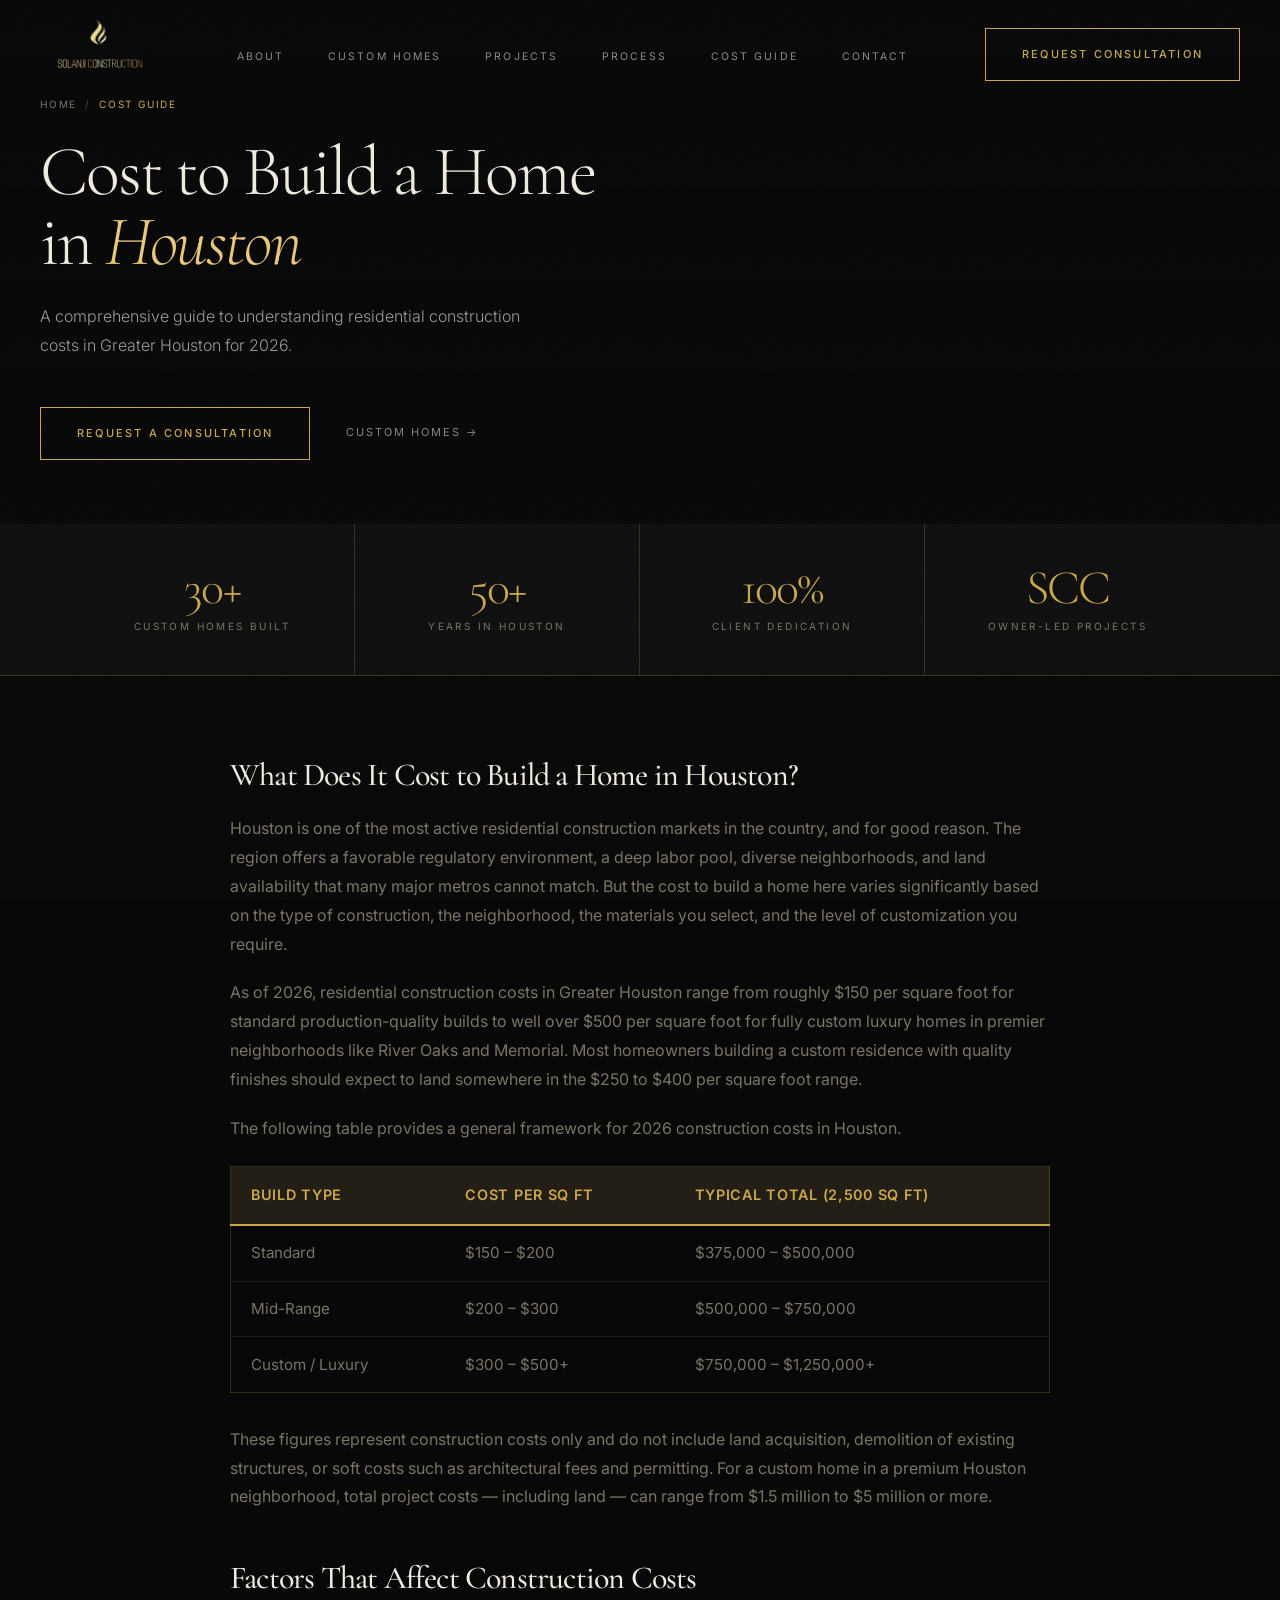
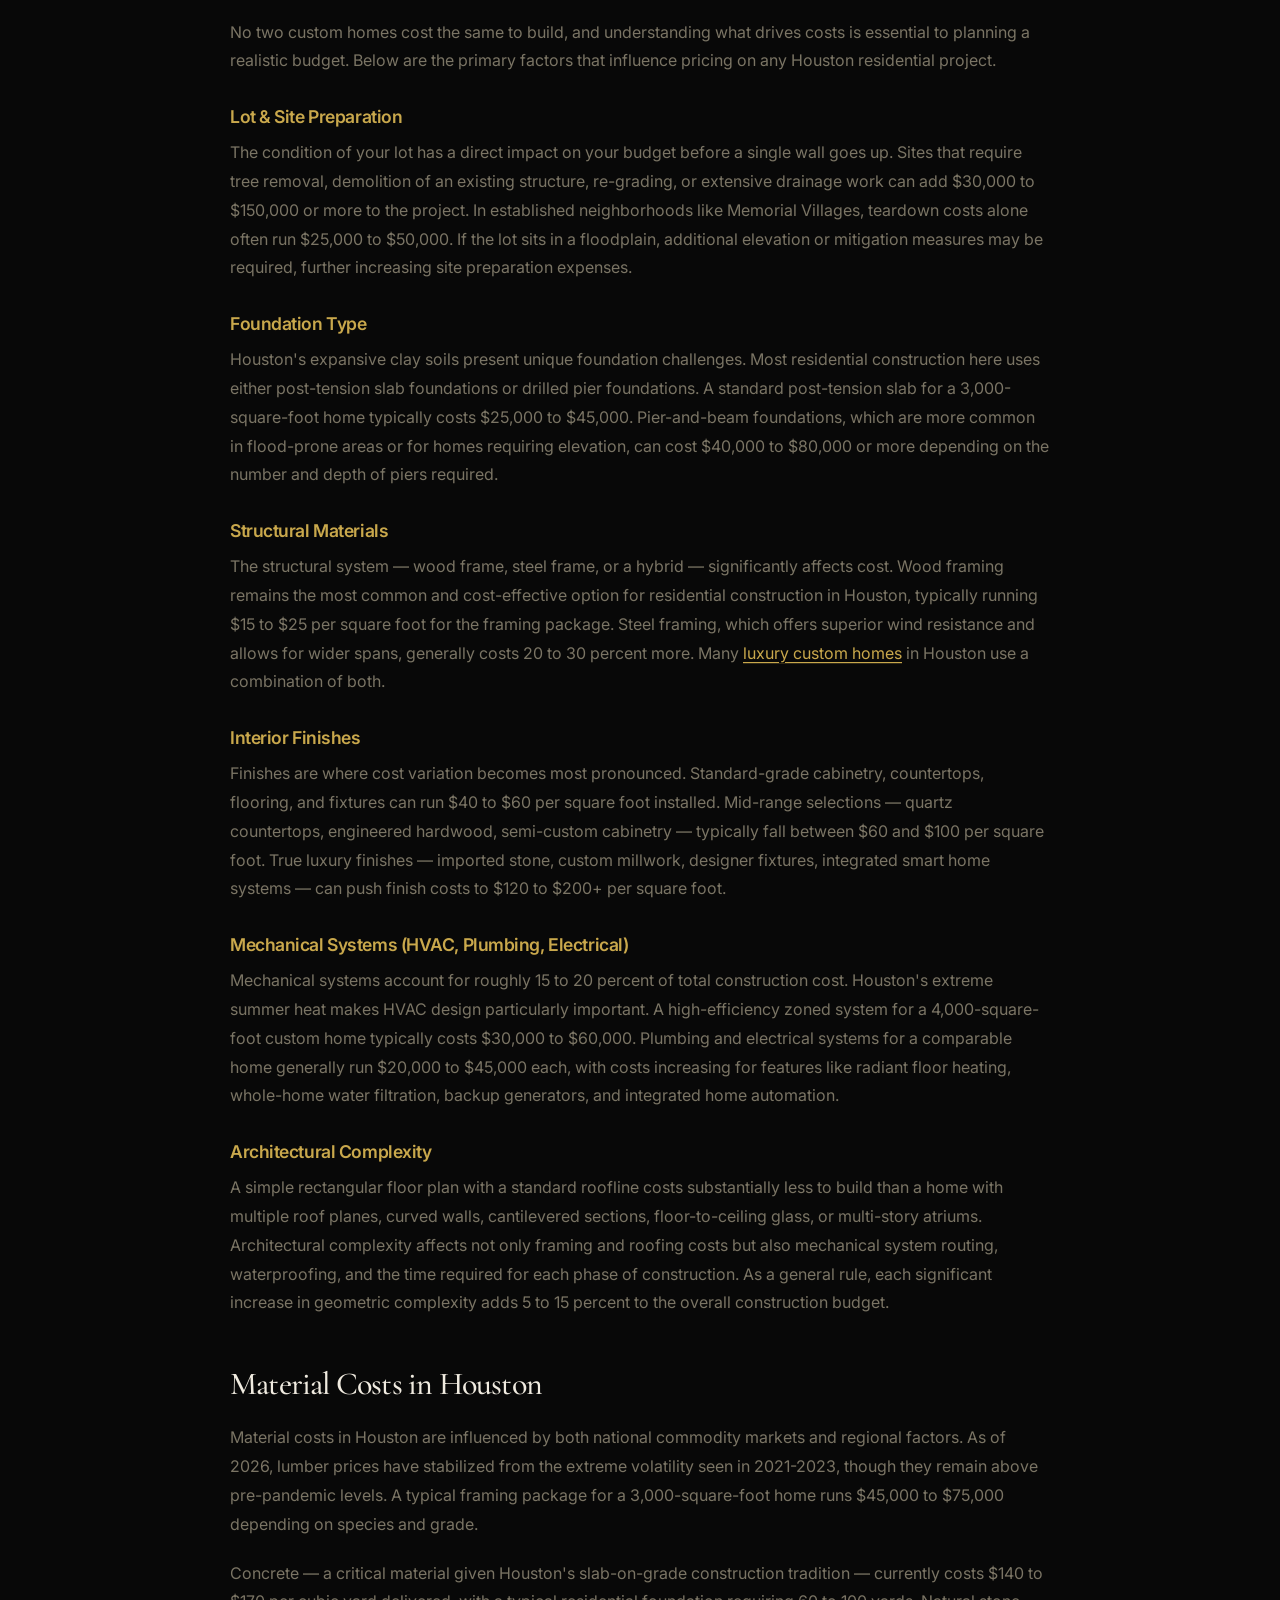
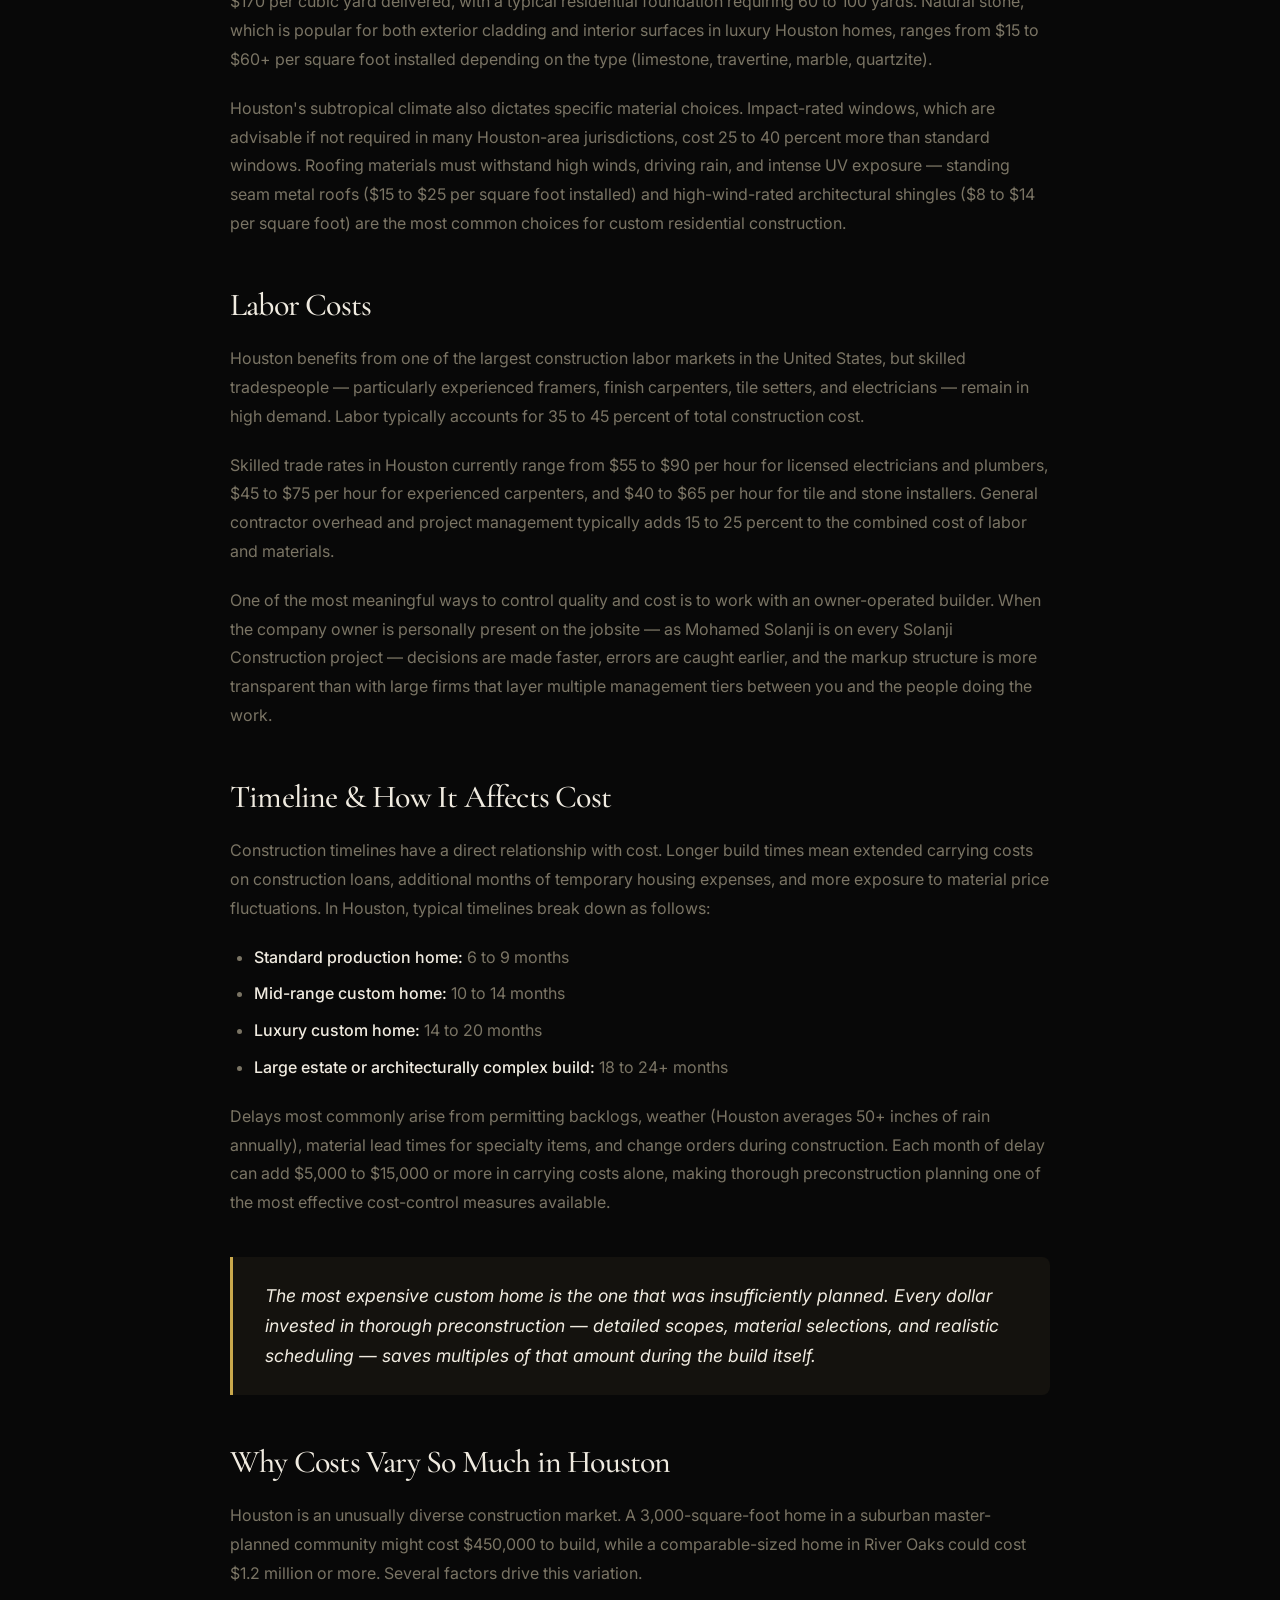
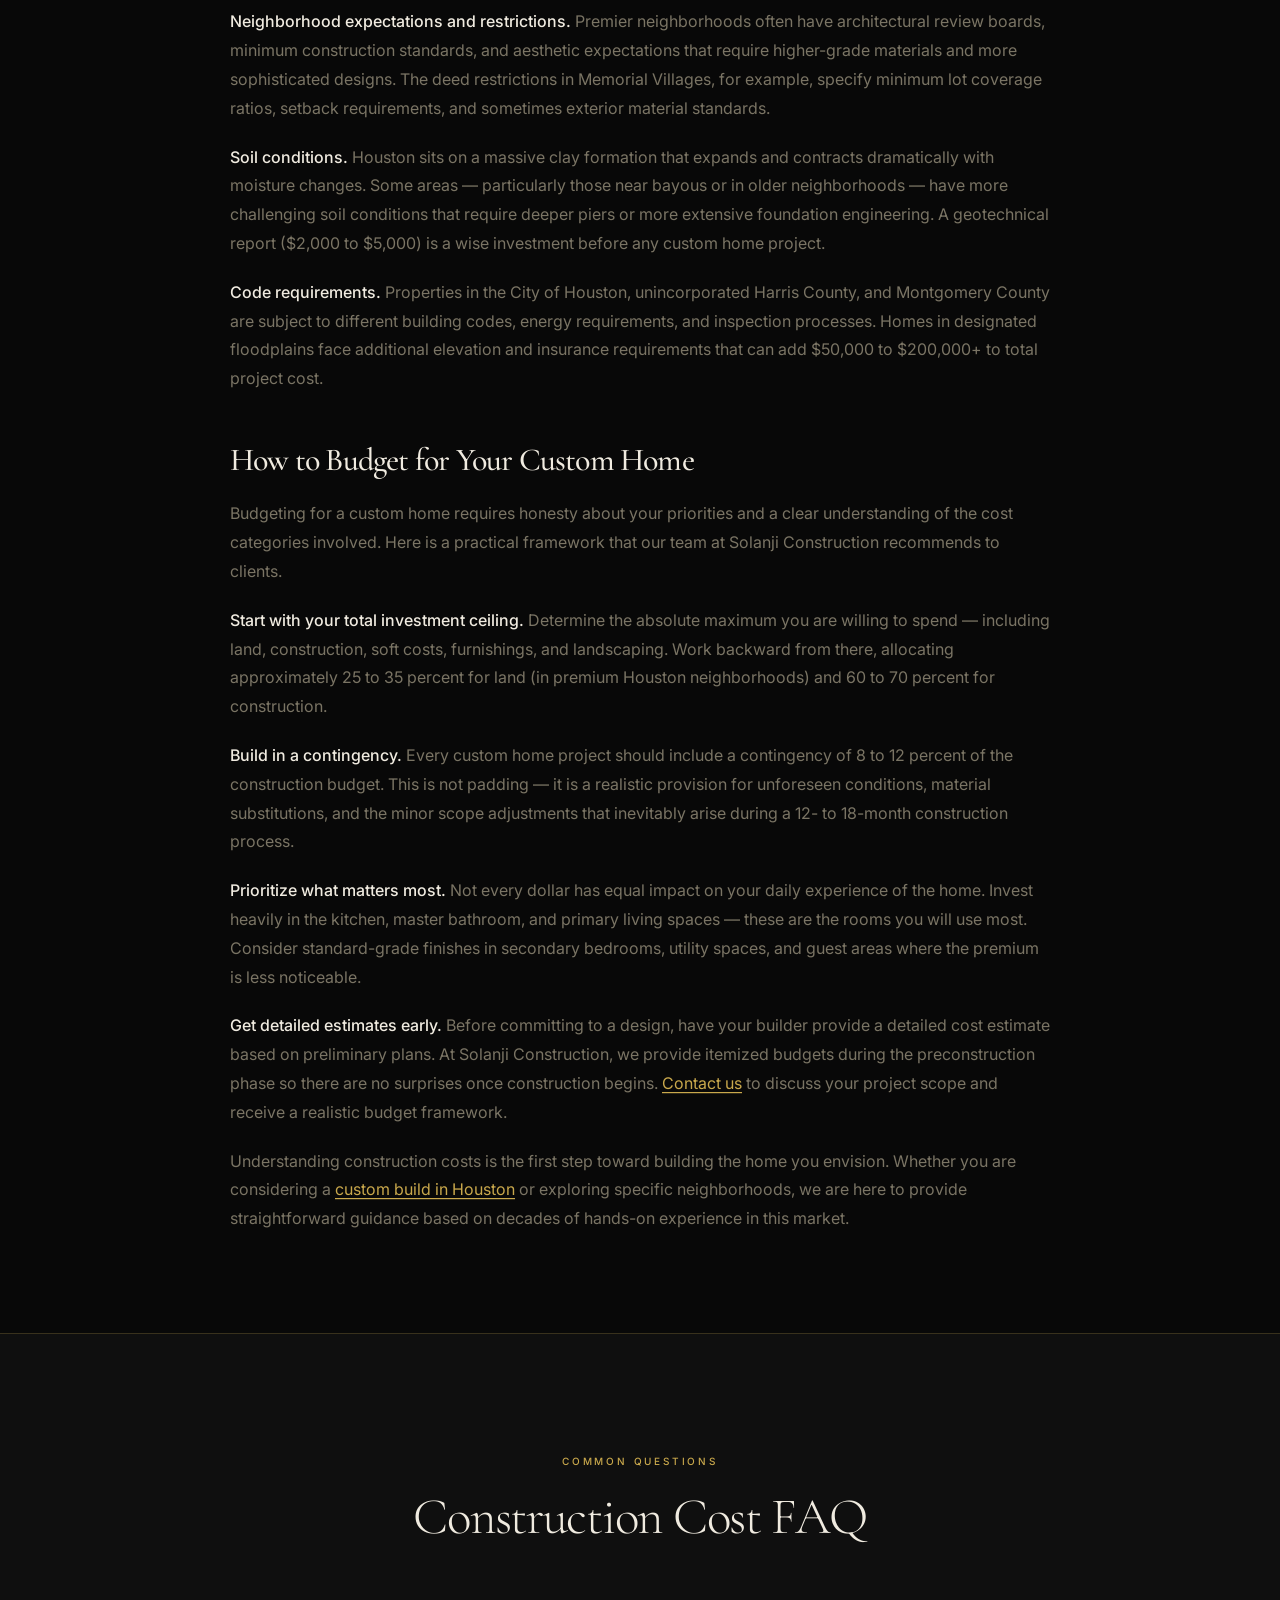
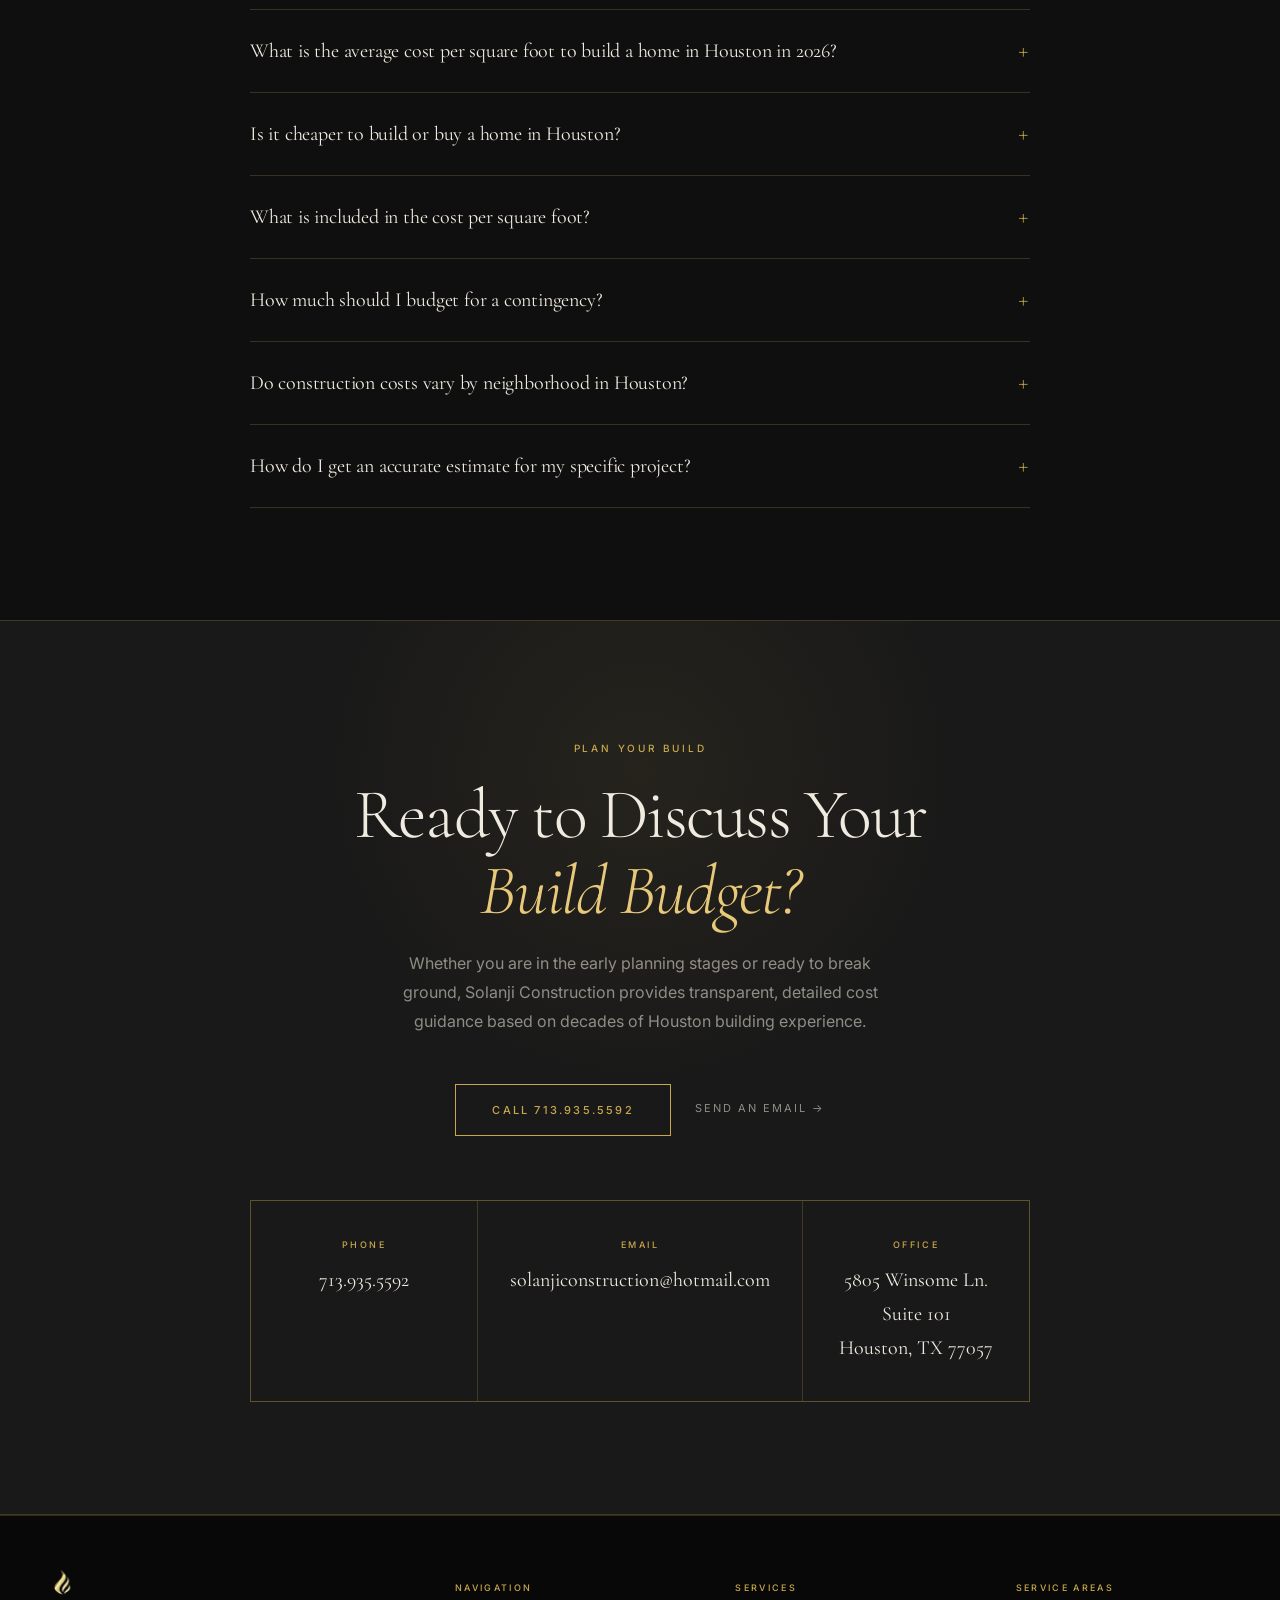
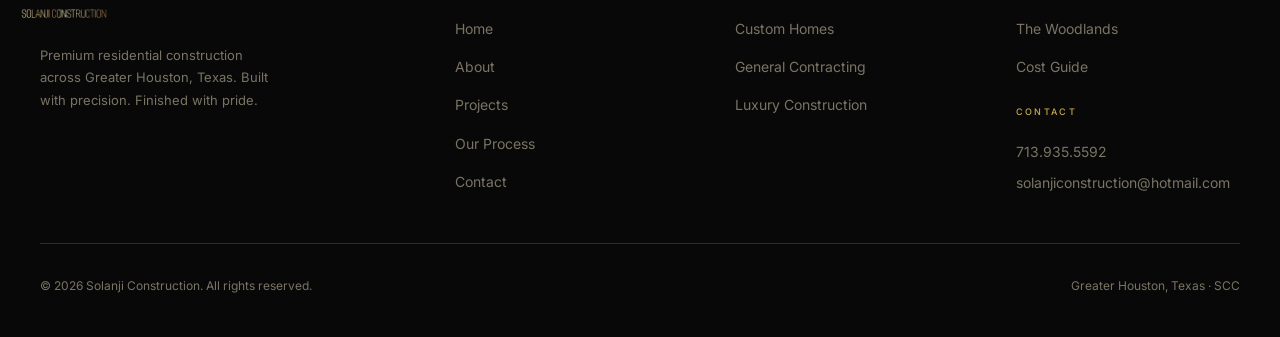
==== commit 6ac0ab20: "Remove River Oaks and Memorial pages and all references Deleted custom-home-builder-river-oaks.html " ====
--- a/cost-to-build-home-houston.html
+++ b/cost-to-build-home-houston.html
@@ -196,7 +196,7 @@
 
           <p>Houston is one of the most active residential construction markets in the country, and for good reason. The region offers a favorable regulatory environment, a deep labor pool, diverse neighborhoods, and land availability that many major metros cannot match. But the cost to build a home here varies significantly based on the type of construction, the neighborhood, the materials you select, and the level of customization you require.</p>
 
-          <p>As of 2026, residential construction costs in Greater Houston range from roughly $150 per square foot for standard production-quality builds to well over $500 per square foot for fully custom luxury homes in premier neighborhoods like <a href="custom-home-builder-river-oaks.html">River Oaks</a> and <a href="custom-home-builder-memorial.html">Memorial</a>. Most homeowners building a custom residence with quality finishes should expect to land somewhere in the $250 to $400 per square foot range.</p>
+          <p>As of 2026, residential construction costs in Greater Houston range from roughly $150 per square foot for standard production-quality builds to well over $500 per square foot for fully custom luxury homes in premier neighborhoods like River Oaks and Memorial. Most homeowners building a custom residence with quality finishes should expect to land somewhere in the $250 to $400 per square foot range.</p>
 
           <p>The following table provides a general framework for 2026 construction costs in Houston.</p>
 
@@ -292,9 +292,9 @@
 
           <h2>Why Costs Vary So Much in Houston</h2>
 
-          <p>Houston is an unusually diverse construction market. A 3,000-square-foot home in a suburban master-planned community might cost $450,000 to build, while a comparable-sized home in <a href="custom-home-builder-river-oaks.html">River Oaks</a> could cost $1.2 million or more. Several factors drive this variation.</p>
-
-          <p><strong>Neighborhood expectations and restrictions.</strong> Premier neighborhoods often have architectural review boards, minimum construction standards, and aesthetic expectations that require higher-grade materials and more sophisticated designs. The deed restrictions in <a href="custom-home-builder-memorial.html">Memorial Villages</a>, for example, specify minimum lot coverage ratios, setback requirements, and sometimes exterior material standards.</p>
+          <p>Houston is an unusually diverse construction market. A 3,000-square-foot home in a suburban master-planned community might cost $450,000 to build, while a comparable-sized home in River Oaks could cost $1.2 million or more. Several factors drive this variation.</p>
+
+          <p><strong>Neighborhood expectations and restrictions.</strong> Premier neighborhoods often have architectural review boards, minimum construction standards, and aesthetic expectations that require higher-grade materials and more sophisticated designs. The deed restrictions in Memorial Villages, for example, specify minimum lot coverage ratios, setback requirements, and sometimes exterior material standards.</p>
 
           <p><strong>Soil conditions.</strong> Houston sits on a massive clay formation that expands and contracts dramatically with moisture changes. Some areas — particularly those near bayous or in older neighborhoods — have more challenging soil conditions that require deeper piers or more extensive foundation engineering. A geotechnical report ($2,000 to $5,000) is a wise investment before any custom home project.</p>
 
@@ -353,7 +353,7 @@
           <details class="faq-item">
             <summary>Do construction costs vary by neighborhood in Houston?</summary>
             <div class="faq-answer">
-              Yes, substantially. Homes in premier neighborhoods like <a href="custom-home-builder-river-oaks.html">River Oaks</a>, <a href="custom-home-builder-memorial.html">Memorial</a>, and West University typically cost more to build due to architectural review requirements, higher material expectations, more complex lot conditions, and the elevated finish standards expected in these communities. Suburban builds in master-planned communities generally cost less per square foot.
+              Yes, substantially. Homes in premier neighborhoods like River Oaks, Memorial, and West University typically cost more to build due to architectural review requirements, higher material expectations, more complex lot conditions, and the elevated finish standards expected in these communities. Suburban builds in master-planned communities generally cost less per square foot.
             </div>
           </details>
           <details class="faq-item">
@@ -425,8 +425,6 @@
       <div class="footer-col">
         <p class="footer-col-title">Service Areas</p>
         <ul>
-          <li><a href="custom-home-builder-river-oaks.html">River Oaks</a></li>
-          <li><a href="custom-home-builder-memorial.html">Memorial</a></li>
           <li><a href="#">The Woodlands</a></li>
           <li><a href="cost-to-build-home-houston.html">Cost Guide</a></li>
         </ul>
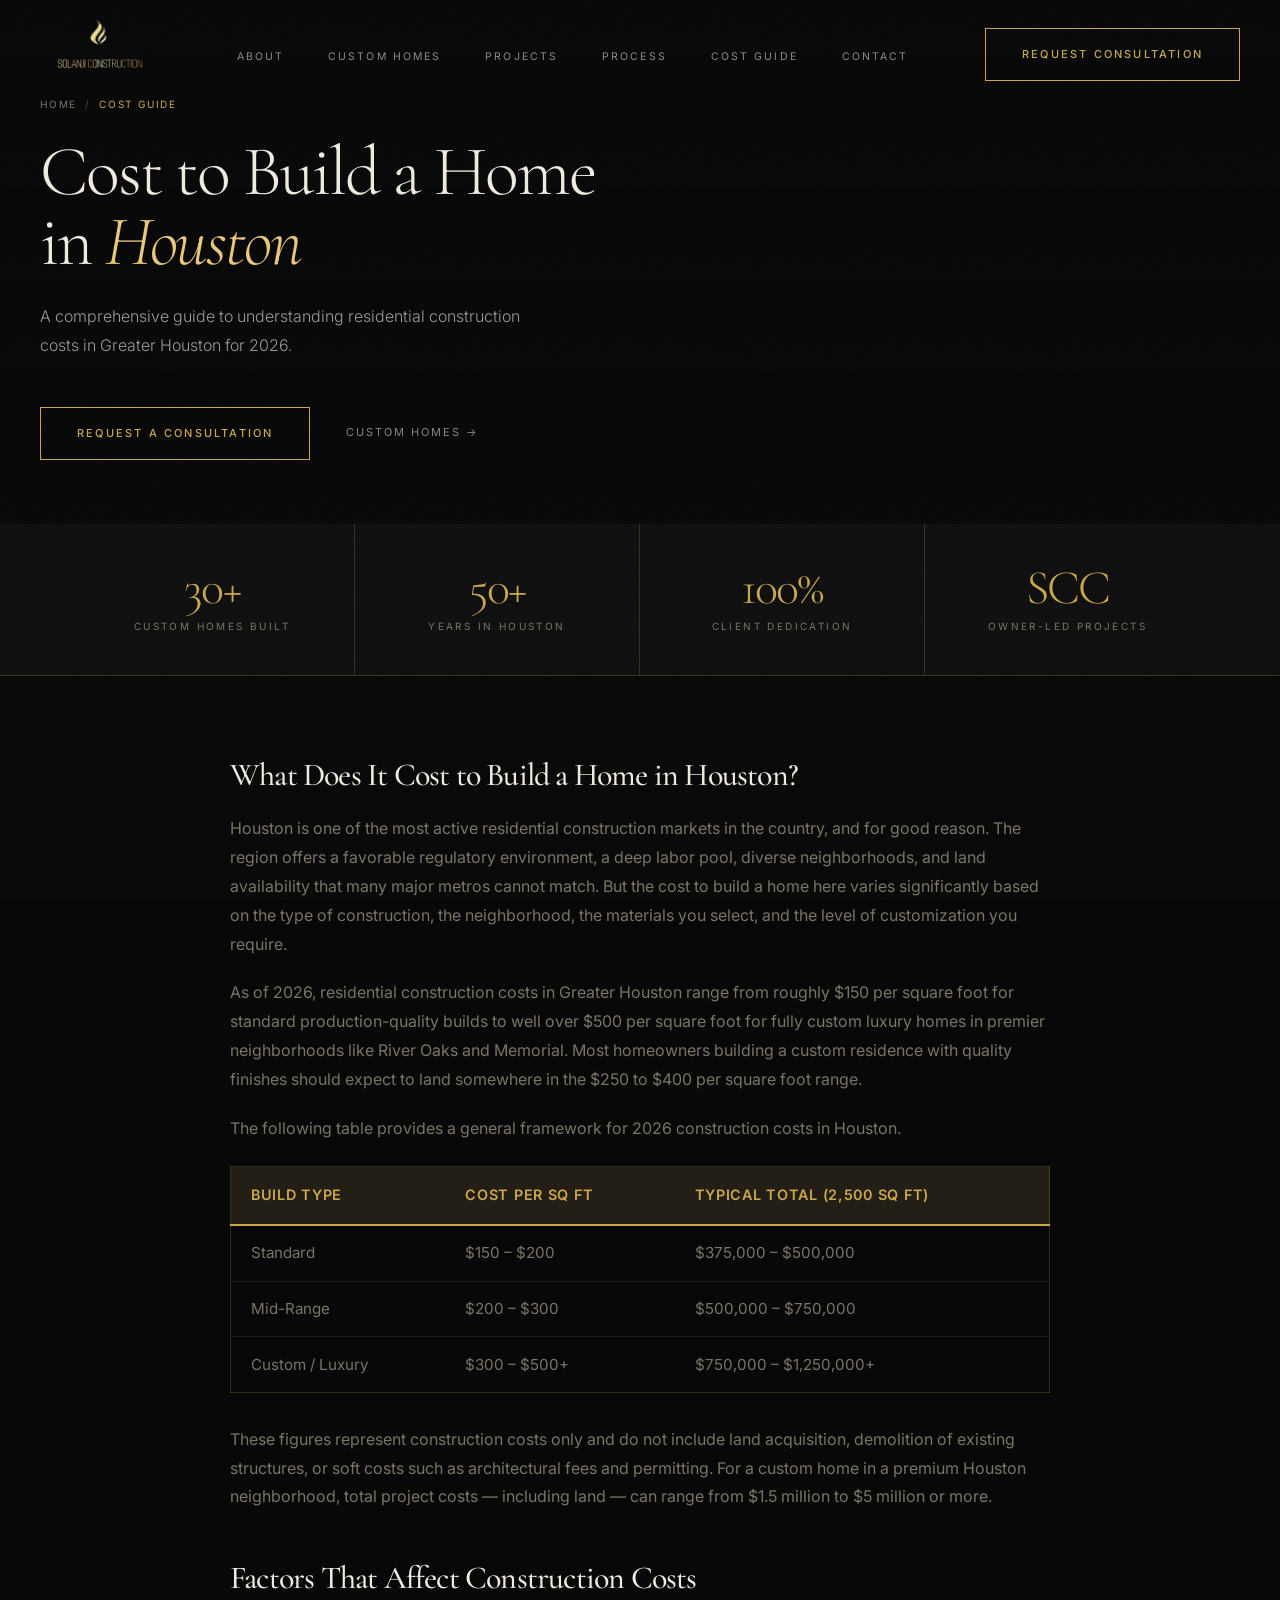
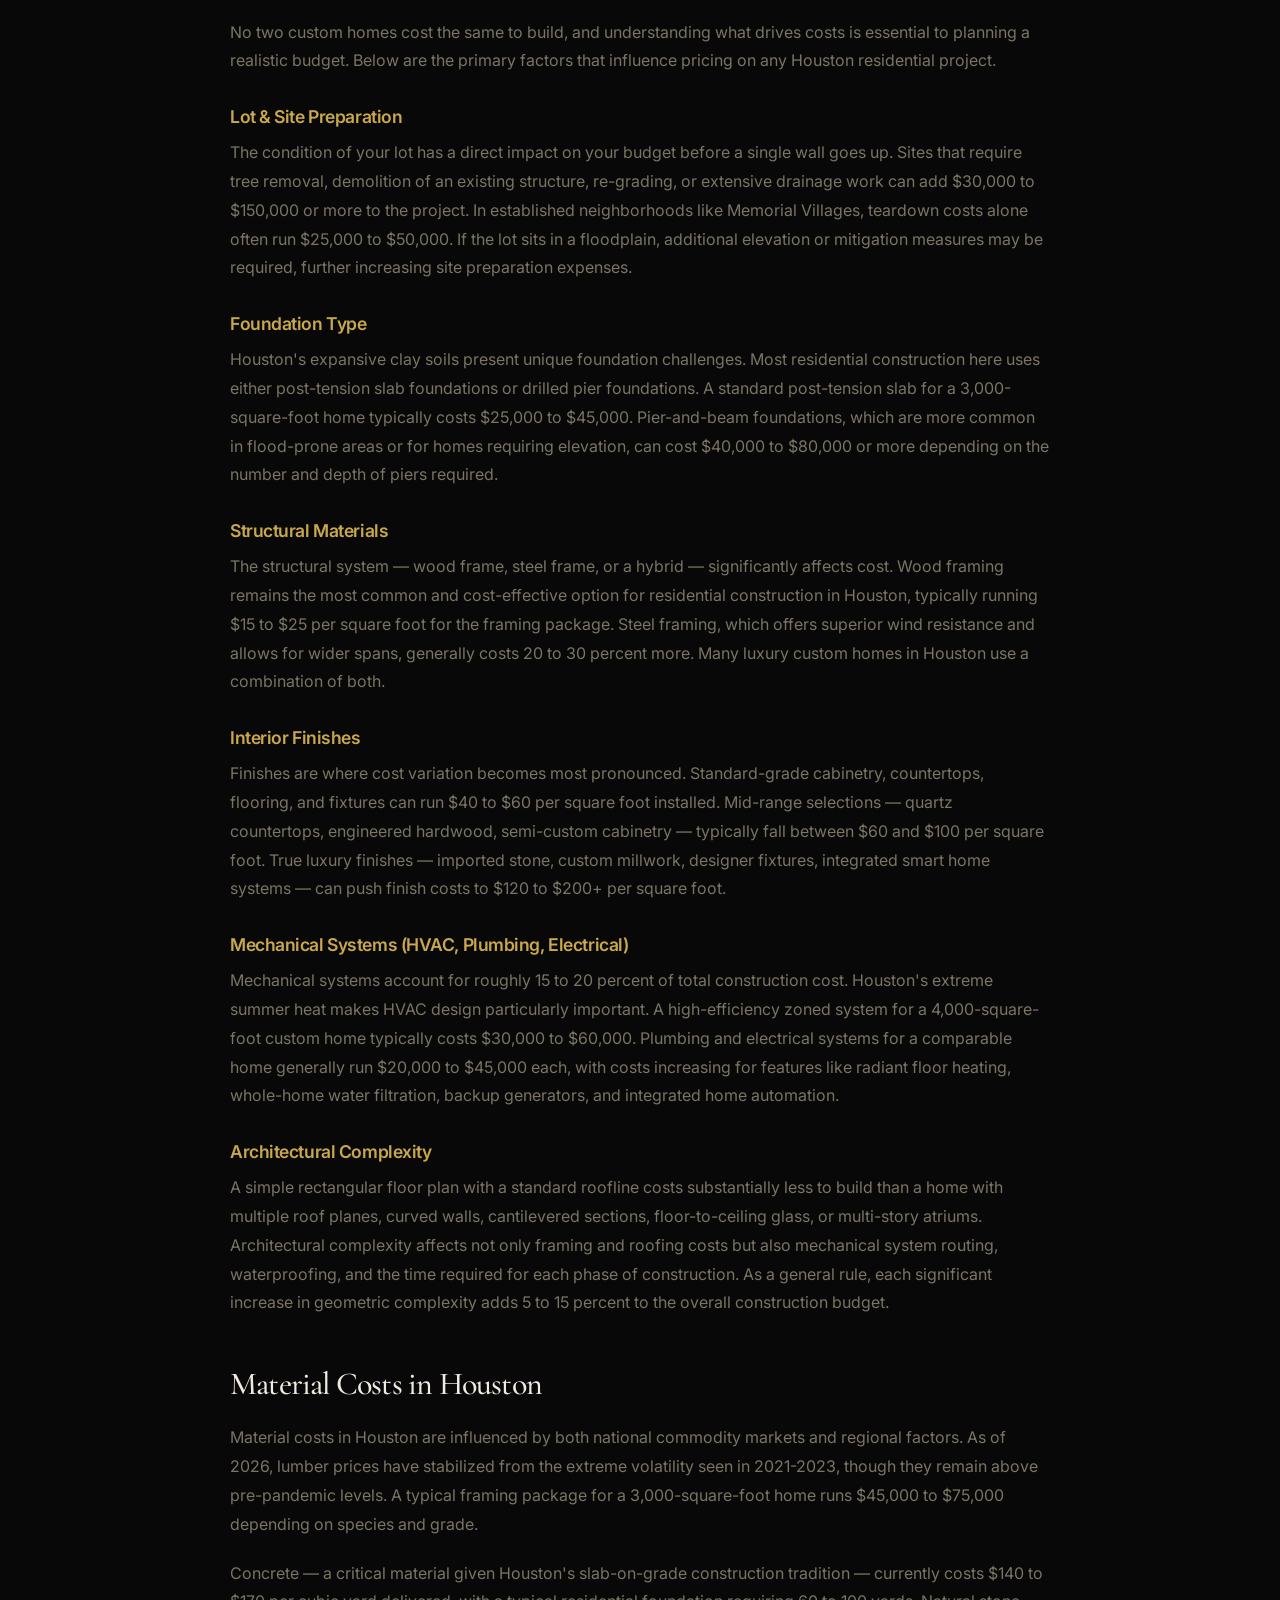
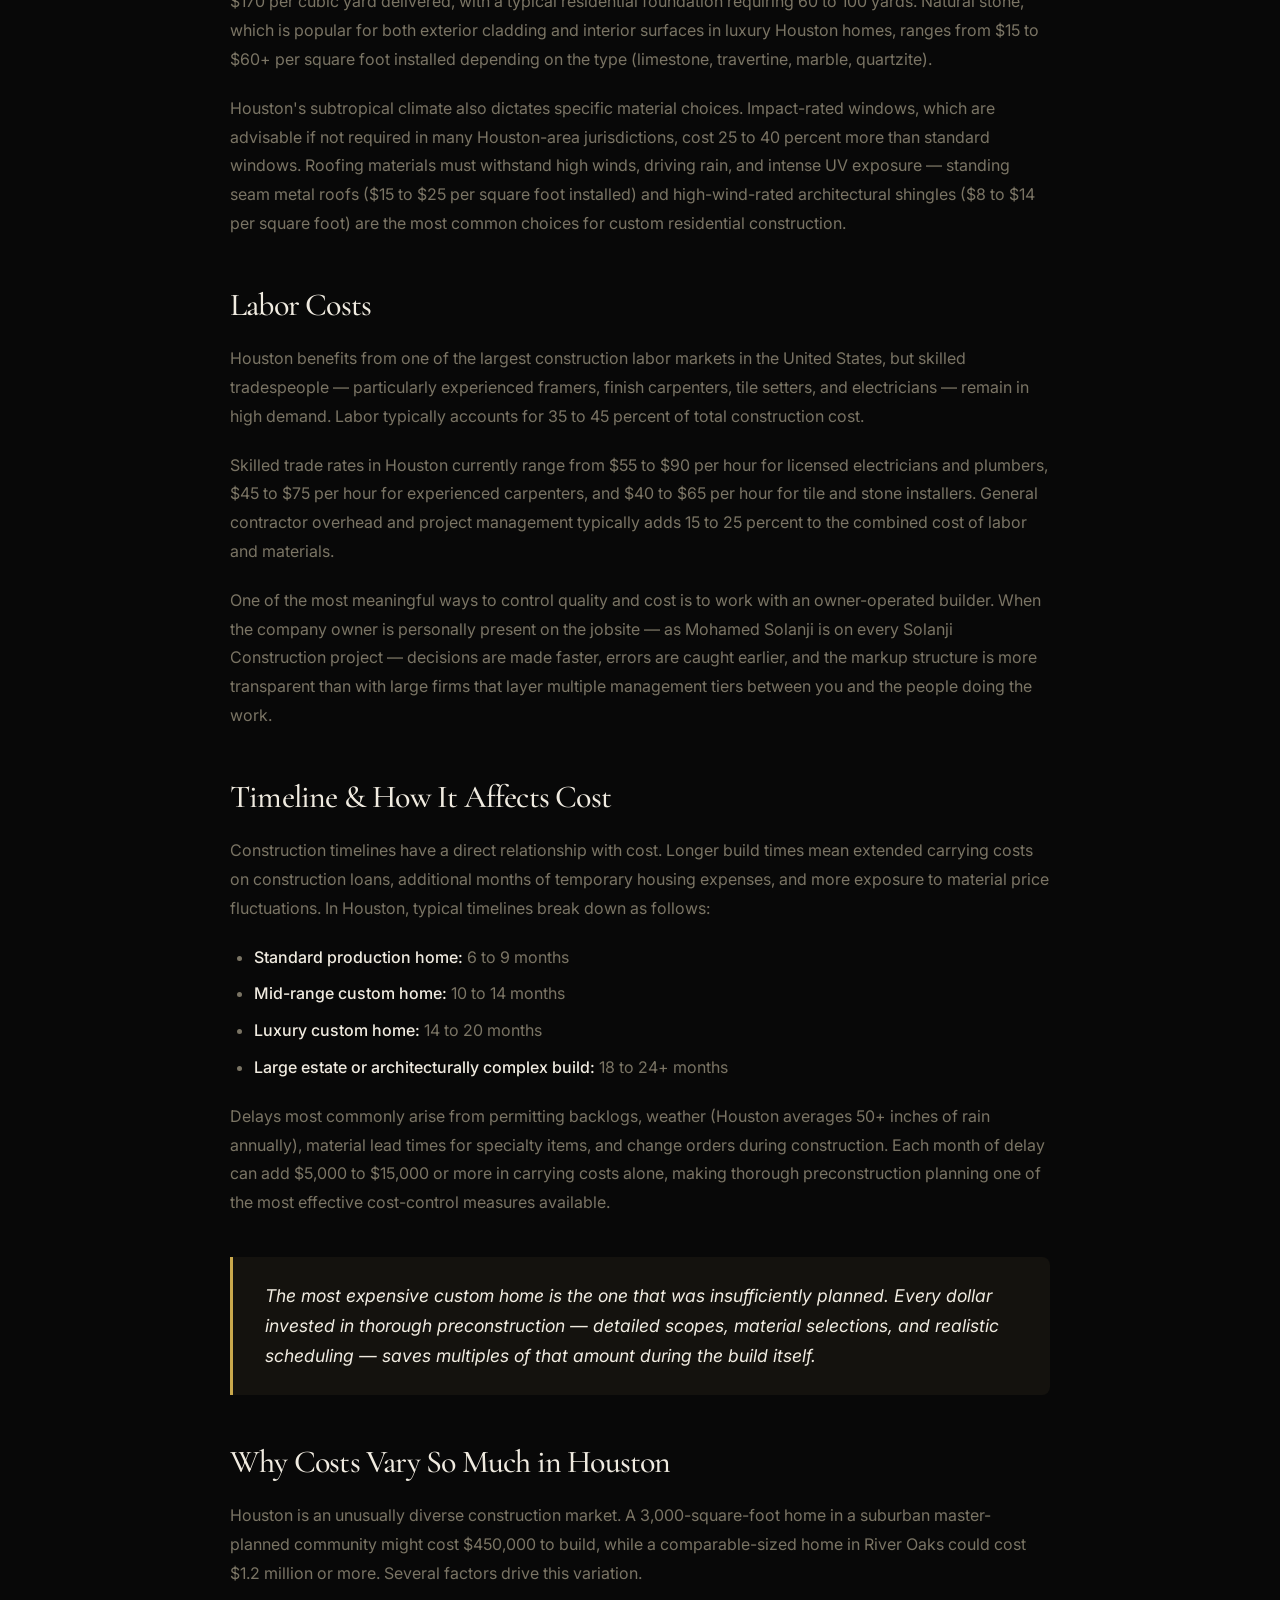
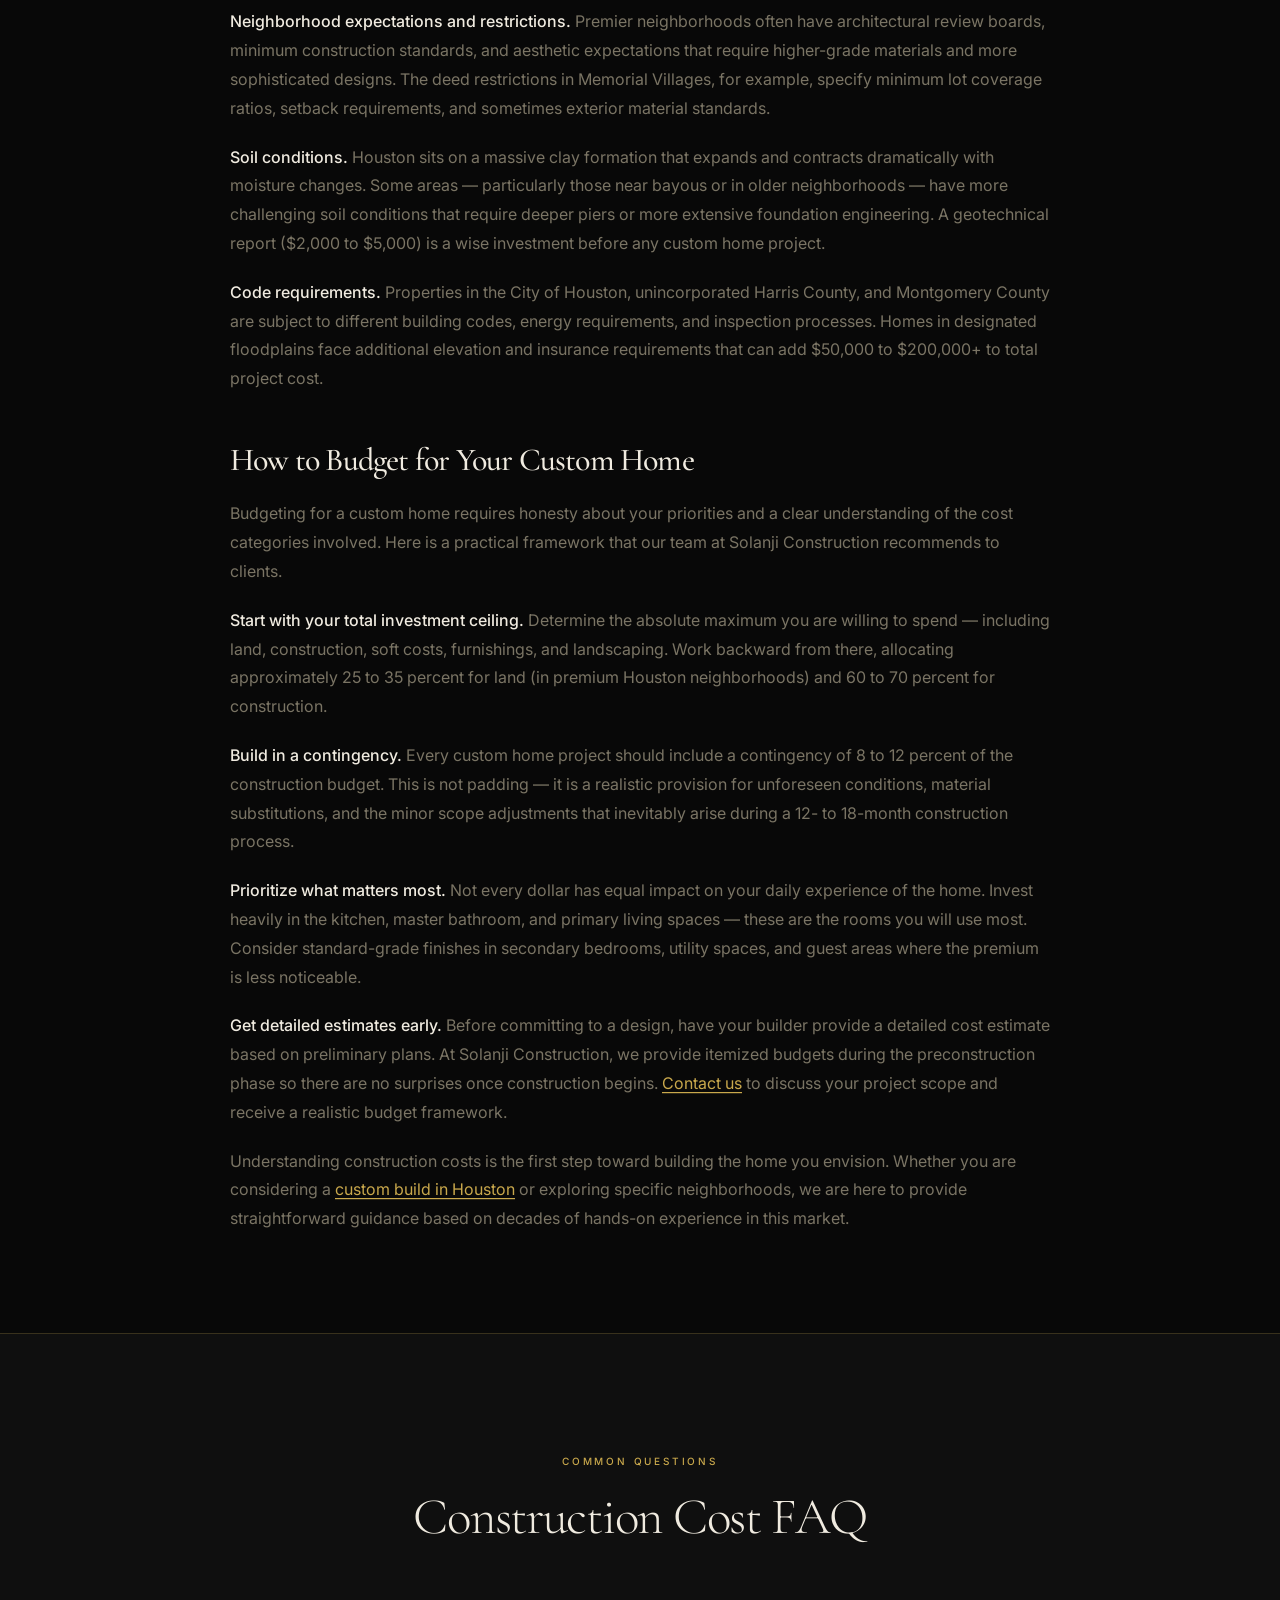
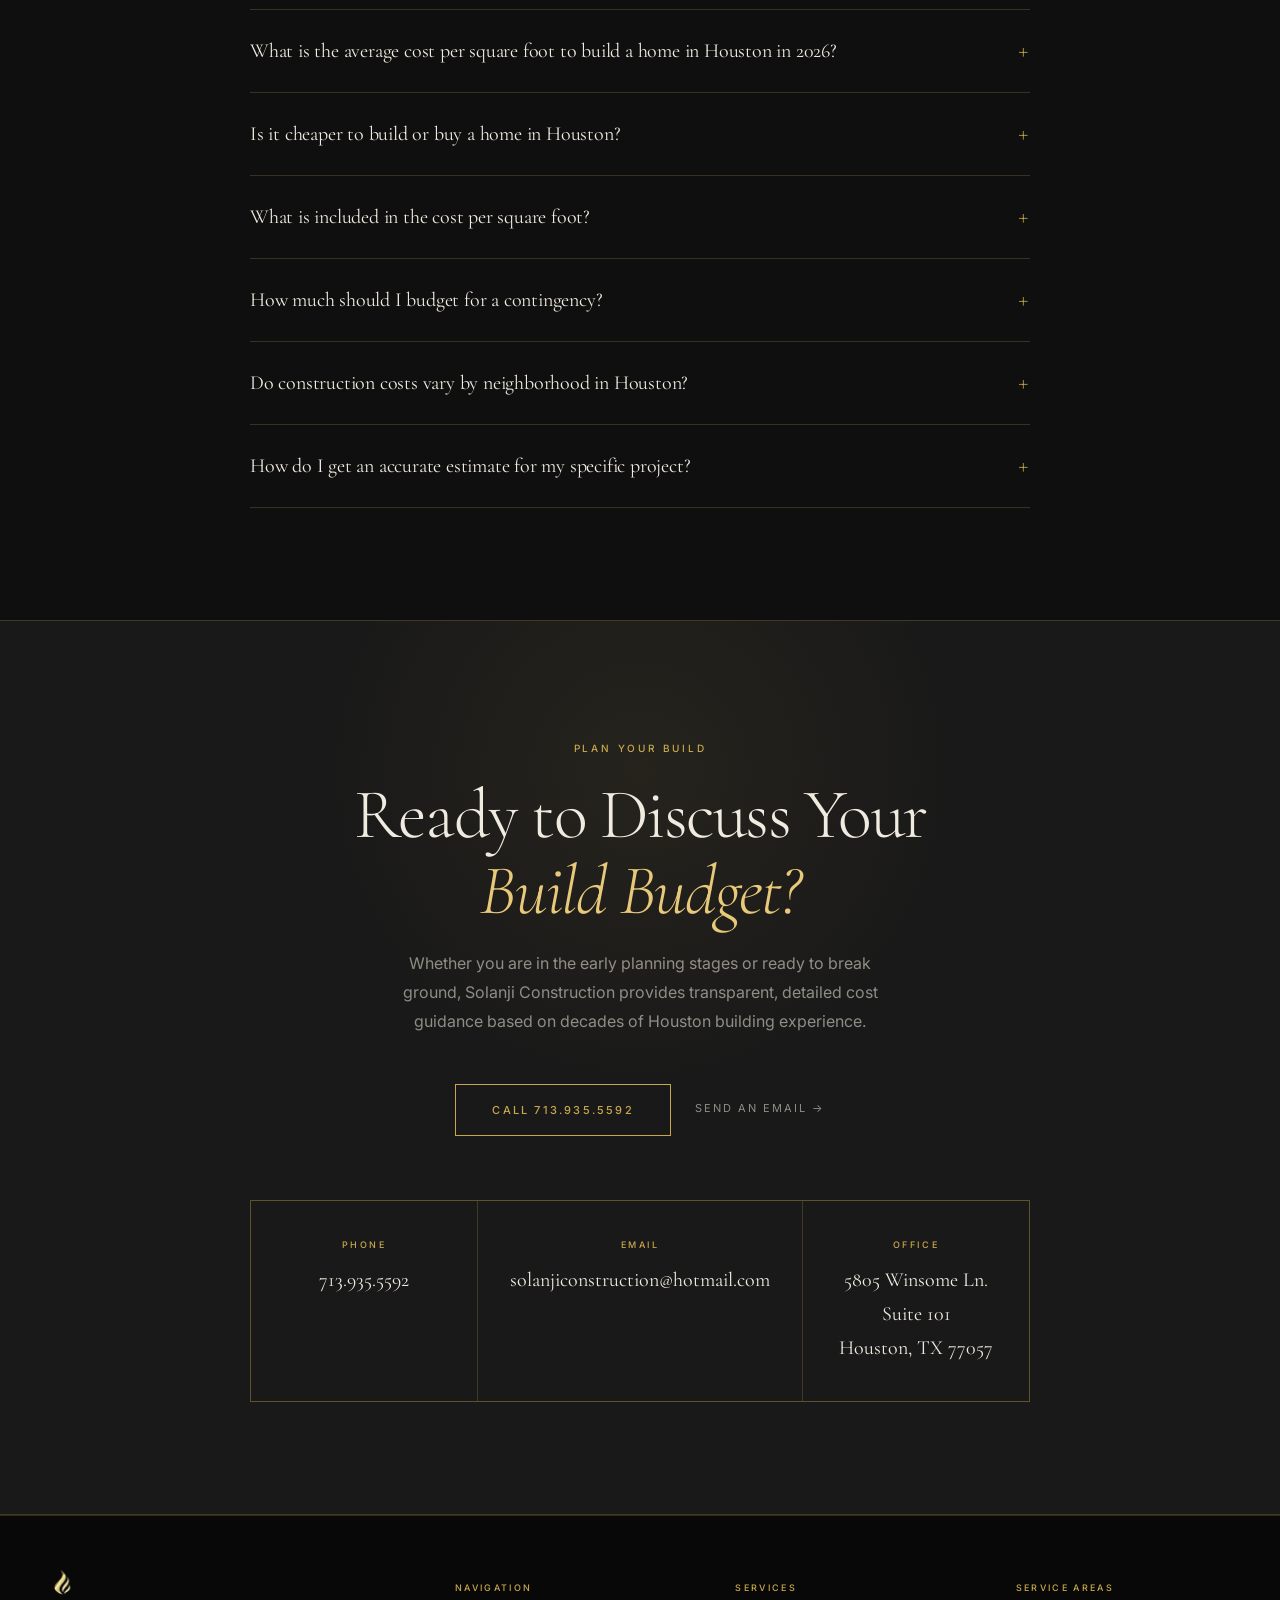
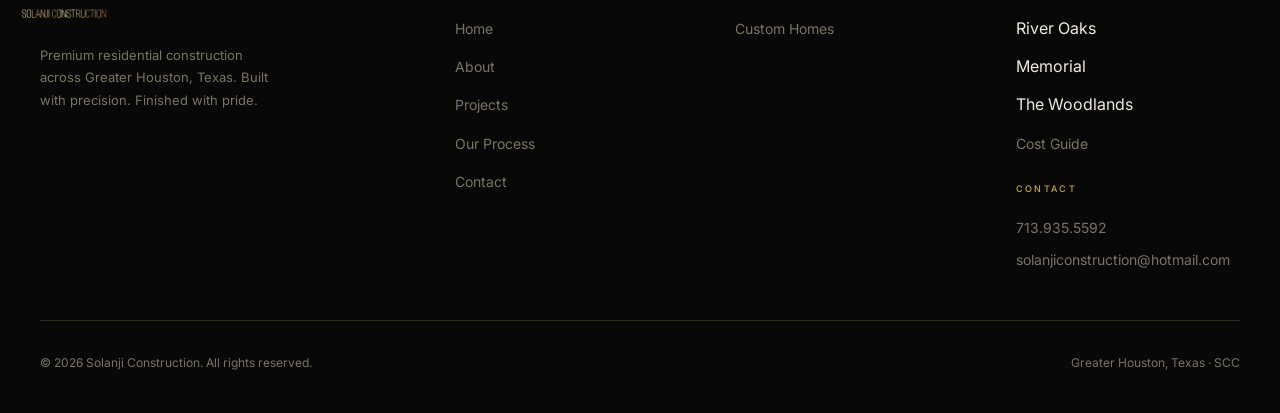
==== commit 7e3bebee: "Remove luxury construction and general contractor pages Deleted luxury-home-construction-houston.htm" ====
--- a/cost-to-build-home-houston.html
+++ b/cost-to-build-home-houston.html
@@ -243,7 +243,7 @@
 
           <h3>Structural Materials</h3>
 
-          <p>The structural system — wood frame, steel frame, or a hybrid — significantly affects cost. Wood framing remains the most common and cost-effective option for residential construction in Houston, typically running $15 to $25 per square foot for the framing package. Steel framing, which offers superior wind resistance and allows for wider spans, generally costs 20 to 30 percent more. Many <a href="luxury-home-construction-houston.html">luxury custom homes</a> in Houston use a combination of both.</p>
+          <p>The structural system — wood frame, steel frame, or a hybrid — significantly affects cost. Wood framing remains the most common and cost-effective option for residential construction in Houston, typically running $15 to $25 per square foot for the framing package. Steel framing, which offers superior wind resistance and allows for wider spans, generally costs 20 to 30 percent more. Many luxury custom homes in Houston use a combination of both.</p>
 
           <h3>Interior Finishes</h3>
 
@@ -418,14 +418,14 @@
         <p class="footer-col-title">Services</p>
         <ul>
           <li><a href="custom-home-builder-houston.html">Custom Homes</a></li>
-          <li><a href="general-contractor-houston.html">General Contracting</a></li>
-          <li><a href="luxury-home-construction-houston.html">Luxury Construction</a></li>
         </ul>
       </div>
       <div class="footer-col">
         <p class="footer-col-title">Service Areas</p>
         <ul>
-          <li><a href="#">The Woodlands</a></li>
+          <li>River Oaks</li>
+          <li>Memorial</li>
+          <li>The Woodlands</li>
           <li><a href="cost-to-build-home-houston.html">Cost Guide</a></li>
         </ul>
         <p class="footer-col-title" style="margin-top:1.5rem;">Contact</p>
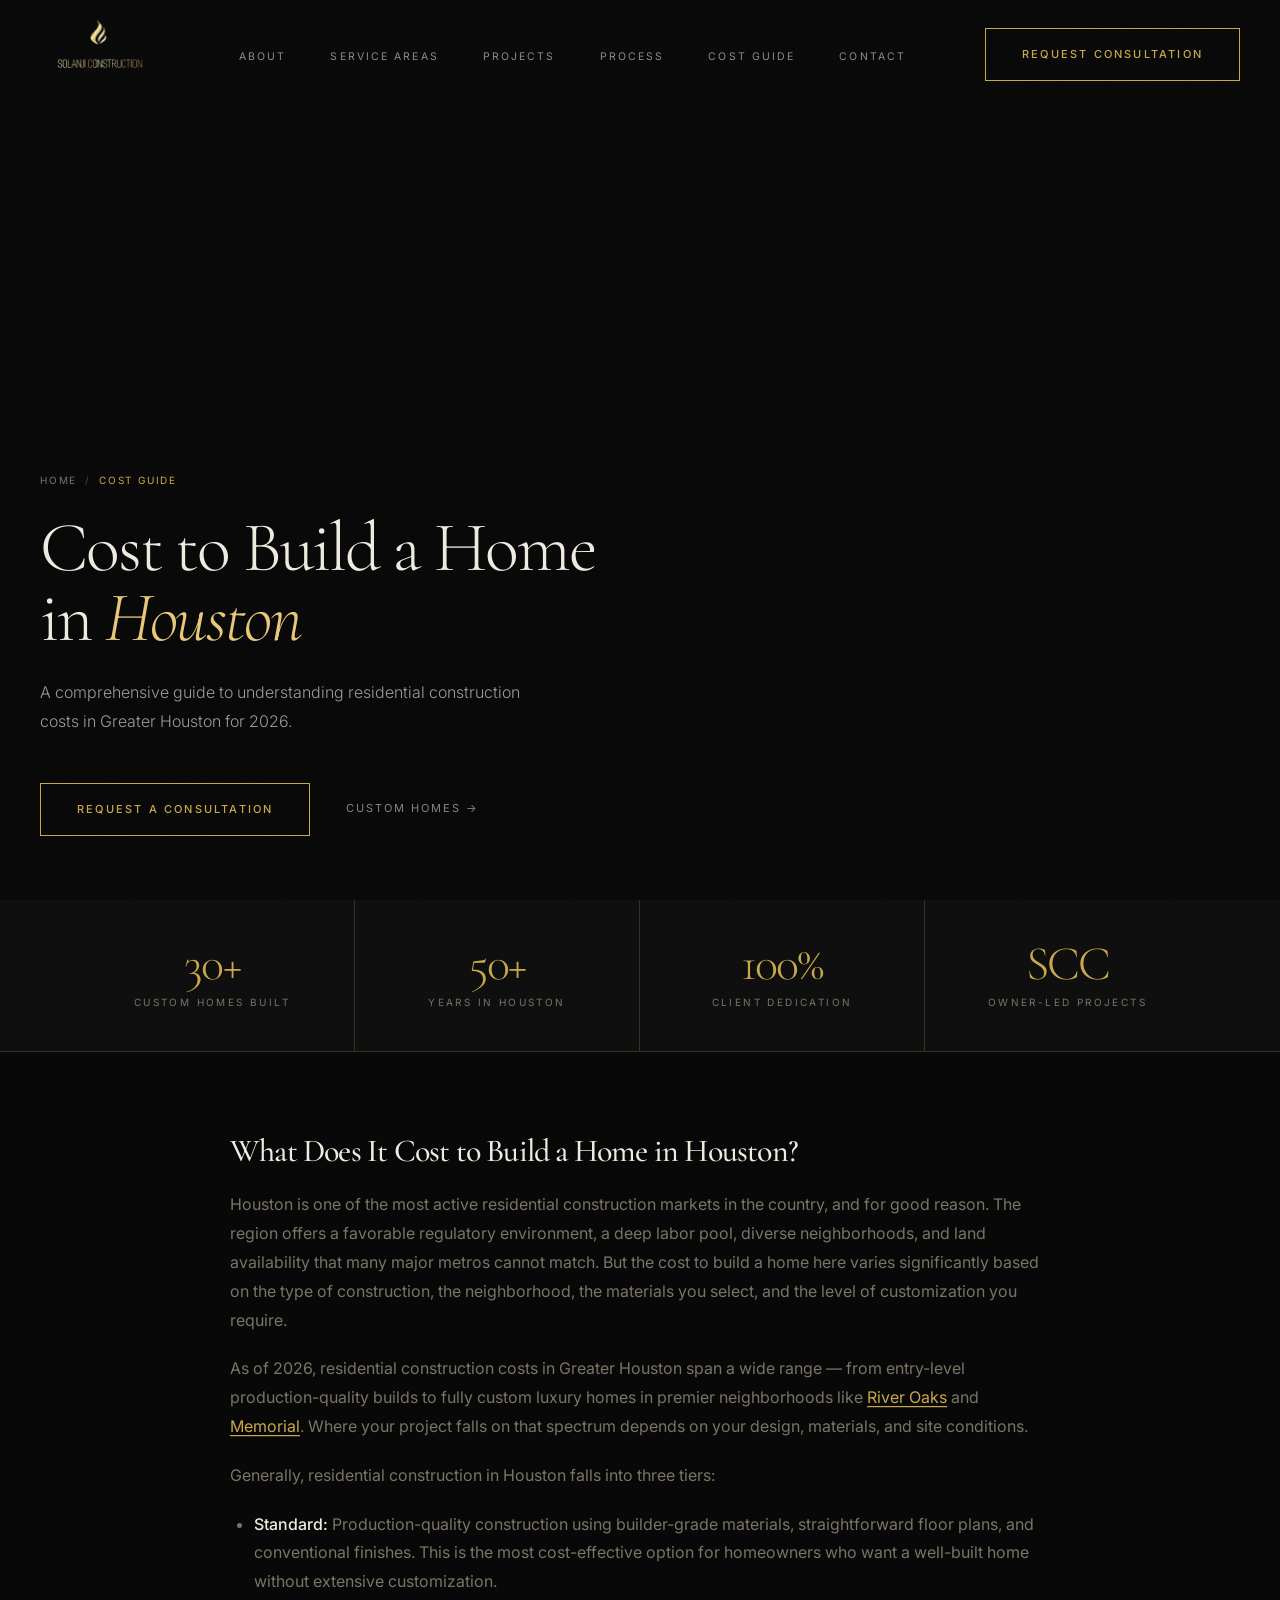
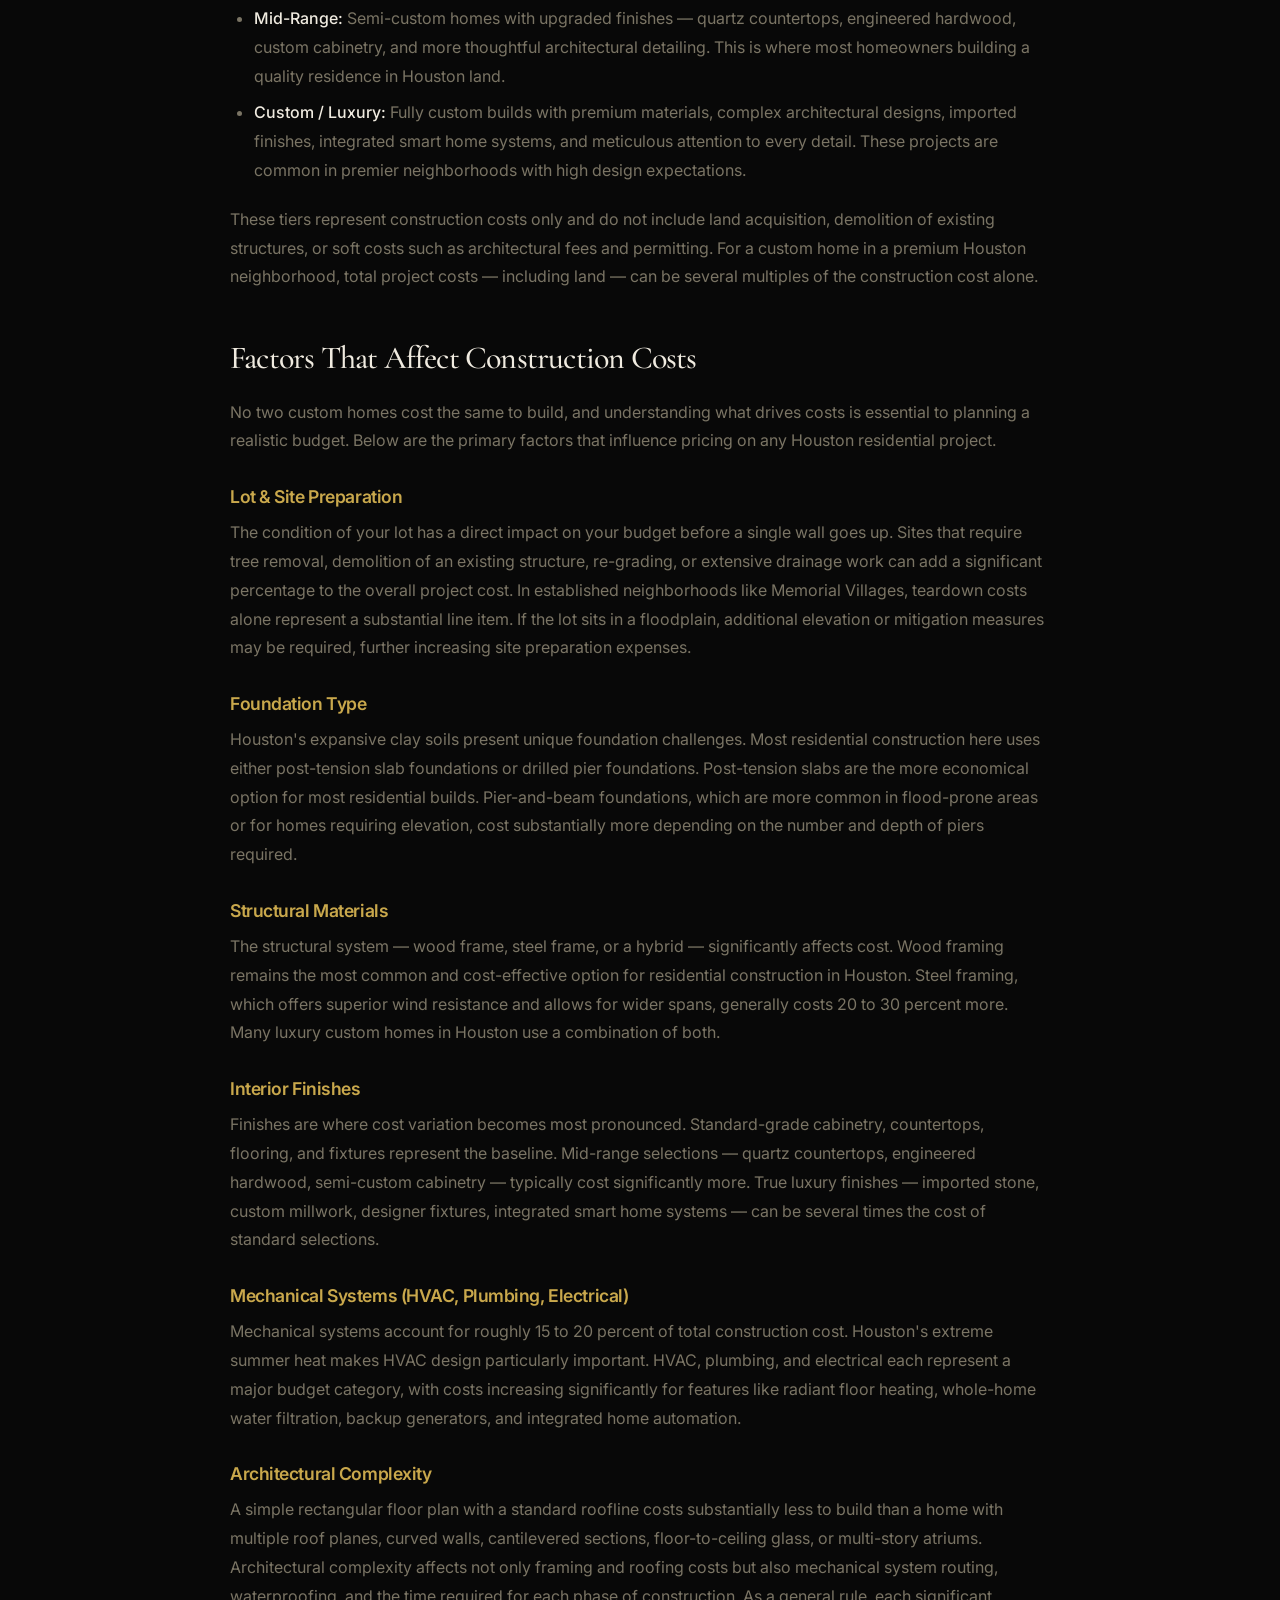
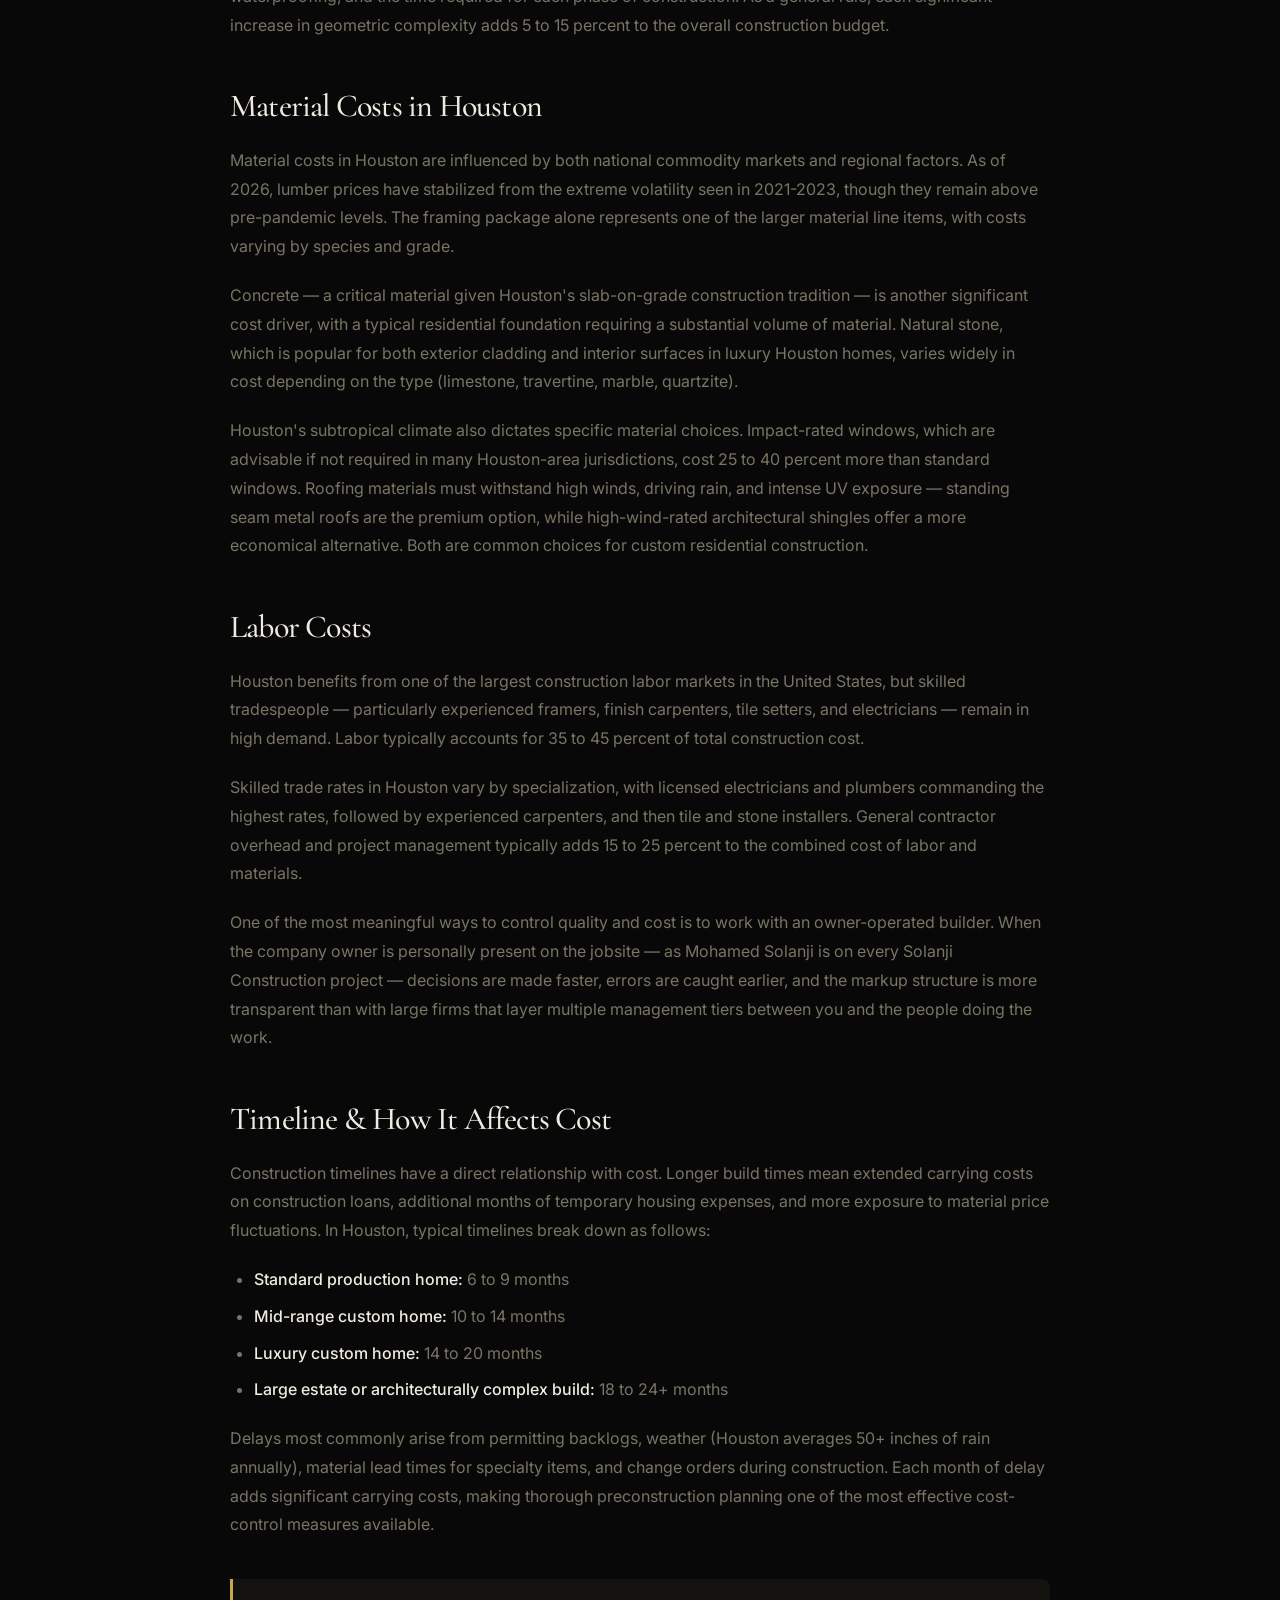
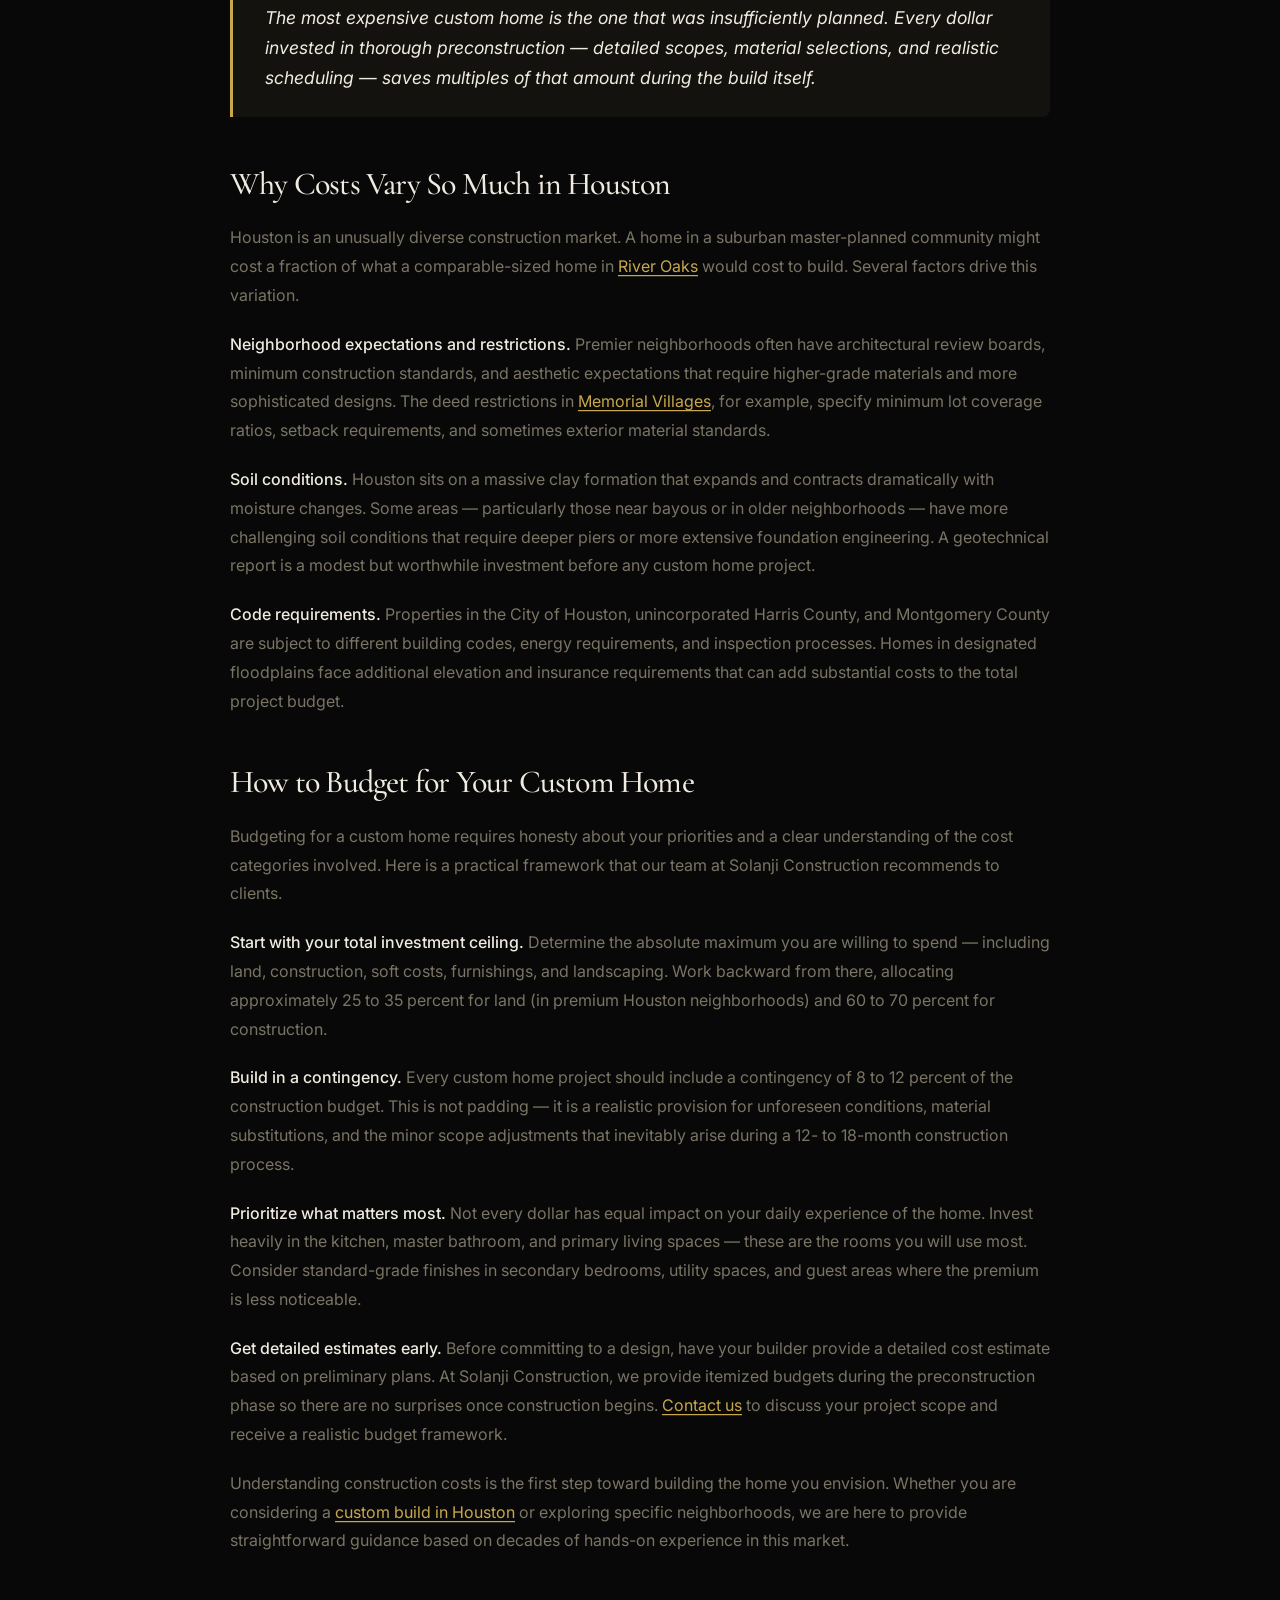
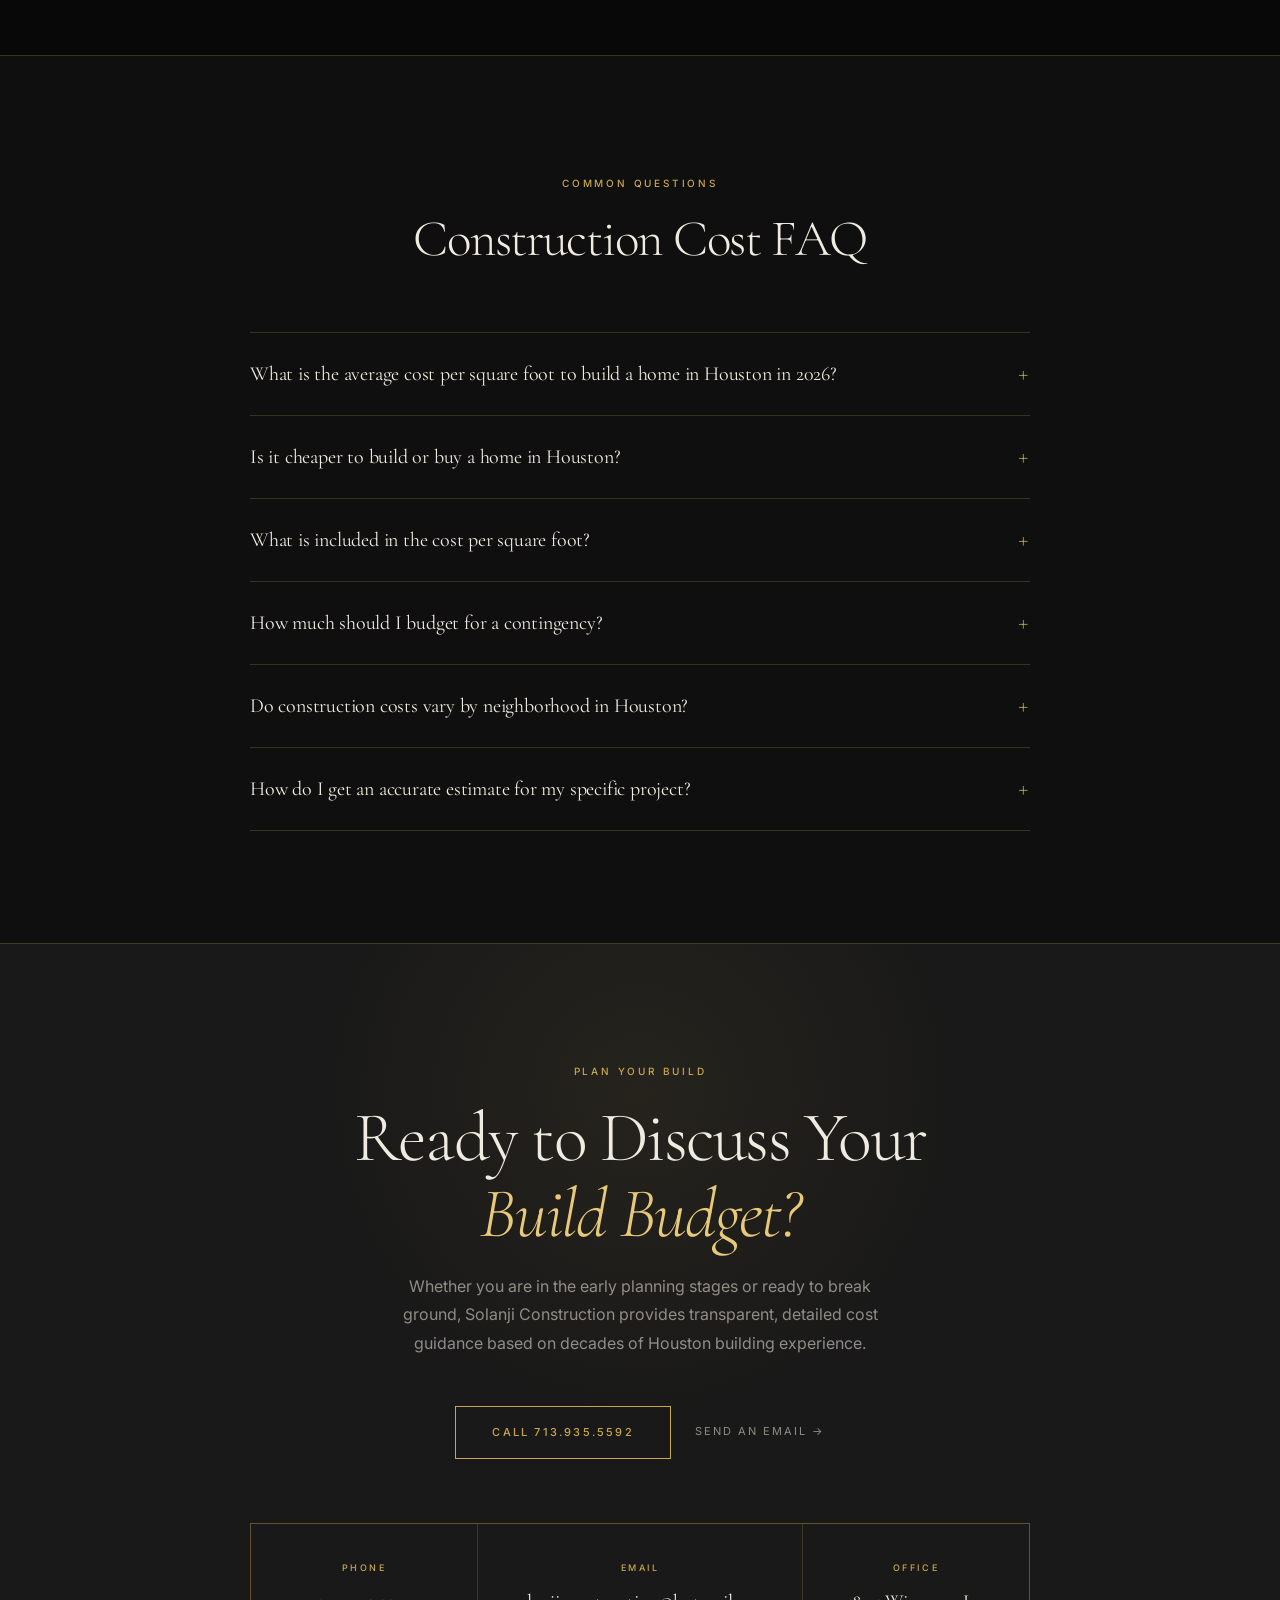
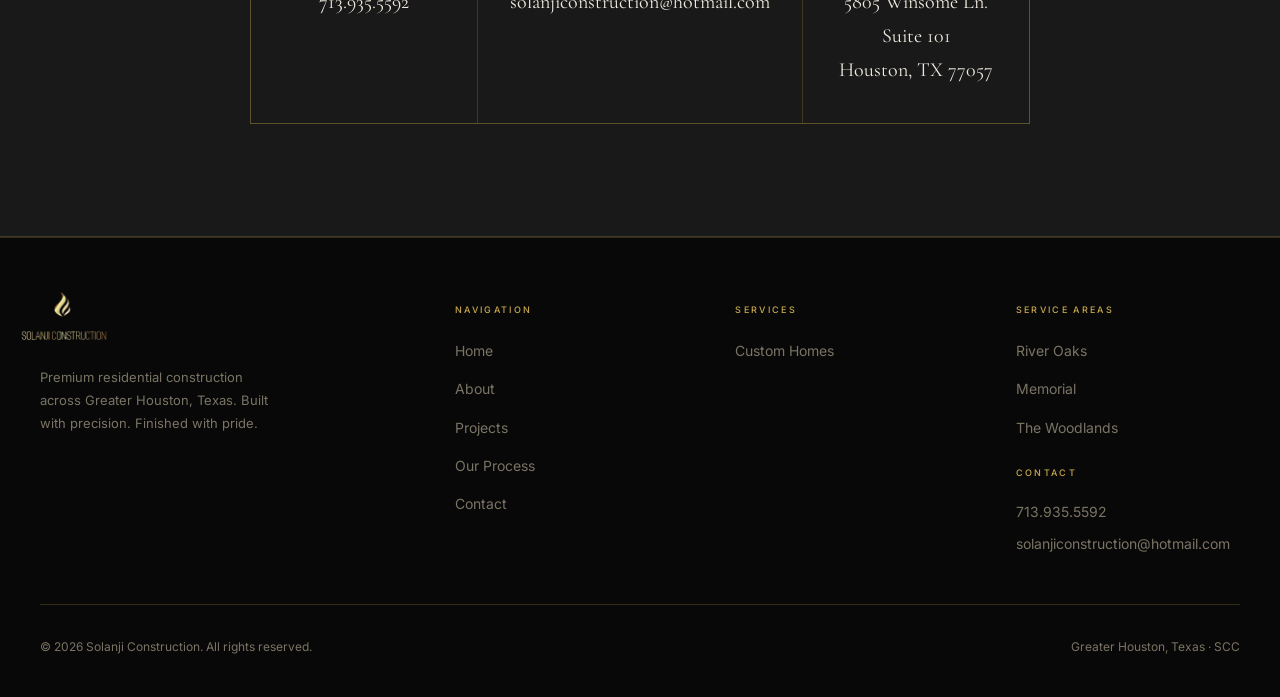
==== commit 9ff2180b: "Overhaul service area pages with in-depth content and full-viewport heroes - Rebuild River Oaks, Mem" ====
--- a/cost-to-build-home-houston.html
+++ b/cost-to-build-home-houston.html
@@ -5,6 +5,19 @@
   <meta name="viewport" content="width=device-width, initial-scale=1.0" />
   <title>Cost to Build a Home in Houston (2026 Guide) — Solanji Construction</title>
   <meta name="description" content="How much does it cost to build a home in Houston? Comprehensive 2026 guide covering cost per square foot, materials, labor, timelines, and factors that affect pricing." />
+  <link rel="canonical" href="https://solanjiconstruction.com/cost-to-build-home-houston.html" />
+
+  <!-- Open Graph -->
+  <meta property="og:title" content="Cost to Build a Home in Houston (2026 Guide) — Solanji Construction" />
+  <meta property="og:description" content="How much does it cost to build a home in Houston? Comprehensive 2026 guide covering cost per square foot, materials, labor, timelines, and pricing factors." />
+  <meta property="og:type" content="article" />
+  <meta property="og:url" content="https://solanjiconstruction.com/cost-to-build-home-houston.html" />
+  <meta property="og:image" content="https://solanjiconstruction.com/extracted_images/image2.jpg" />
+
+  <!-- Favicon -->
+  <link rel="icon" href="/favicon.ico" sizes="any" />
+  <link rel="icon" type="image/png" sizes="32x32" href="/transparentlogo.png" />
+  <link rel="apple-touch-icon" href="/transparentlogo.png" />
 
   <link rel="preconnect" href="https://fonts.googleapis.com" />
   <link rel="preconnect" href="https://fonts.gstatic.com" crossorigin />
@@ -114,7 +127,10 @@
   <nav id="mobileNav" role="dialog" aria-label="Mobile navigation">
     <a href="index.html" onclick="closeMobile()">Home</a>
     <a href="index.html#about" onclick="closeMobile()">About</a>
-    <a href="index.html#custom-homes" onclick="closeMobile()">Custom Homes</a>
+    <a href="index.html#custom-homes" onclick="closeMobile()">Service Areas</a>
+    <a href="custom-homes-river-oaks.html" onclick="closeMobile()" style="padding-left:1.5rem;">River Oaks</a>
+    <a href="custom-homes-memorial.html" onclick="closeMobile()" style="padding-left:1.5rem;">Memorial</a>
+    <a href="custom-homes-the-woodlands.html" onclick="closeMobile()" style="padding-left:1.5rem;">The Woodlands</a>
     <a href="index.html#projects" onclick="closeMobile()">Projects</a>
     <a href="cost-to-build-home-houston.html" onclick="closeMobile()">Cost Guide</a>
     <a href="index.html#contact" onclick="closeMobile()" style="color:var(--gold)">Contact</a>
@@ -128,7 +144,14 @@
     <nav aria-label="Main navigation">
       <ul class="nav-links">
         <li><a href="index.html#about">About</a></li>
-        <li><a href="index.html#custom-homes">Custom Homes</a></li>
+        <li class="nav-dropdown">
+              <a href="index.html#custom-homes">Service Areas</a>
+              <div class="nav-dropdown-menu">
+                <a href="custom-homes-river-oaks.html">River Oaks</a>
+                <a href="custom-homes-memorial.html">Memorial</a>
+                <a href="custom-homes-the-woodlands.html">The Woodlands</a>
+              </div>
+            </li>
         <li><a href="index.html#projects">Projects</a></li>
         <li><a href="index.html#process">Process</a></li>
         <li><a href="cost-to-build-home-houston.html">Cost Guide</a></li>
@@ -160,7 +183,7 @@
         <p>A comprehensive guide to understanding residential construction costs in Greater Houston for 2026.</p>
         <div class="hero-cta-row">
           <a href="index.html#contact" class="btn-primary"><span>Request a Consultation</span></a>
-          <a href="custom-home-builder-houston.html" class="btn-ghost">Custom Homes →</a>
+          <a href="index.html#custom-homes" class="btn-ghost">Custom Homes →</a>
         </div>
       </div>
     </section>
@@ -196,38 +219,17 @@
 
           <p>Houston is one of the most active residential construction markets in the country, and for good reason. The region offers a favorable regulatory environment, a deep labor pool, diverse neighborhoods, and land availability that many major metros cannot match. But the cost to build a home here varies significantly based on the type of construction, the neighborhood, the materials you select, and the level of customization you require.</p>
 
-          <p>As of 2026, residential construction costs in Greater Houston range from roughly $150 per square foot for standard production-quality builds to well over $500 per square foot for fully custom luxury homes in premier neighborhoods like River Oaks and Memorial. Most homeowners building a custom residence with quality finishes should expect to land somewhere in the $250 to $400 per square foot range.</p>
-
-          <p>The following table provides a general framework for 2026 construction costs in Houston.</p>
-
-          <table class="cost-table">
-            <thead>
-              <tr>
-                <th>Build Type</th>
-                <th>Cost per Sq Ft</th>
-                <th>Typical Total (2,500 sq ft)</th>
-              </tr>
-            </thead>
-            <tbody>
-              <tr>
-                <td>Standard</td>
-                <td>$150 – $200</td>
-                <td>$375,000 – $500,000</td>
-              </tr>
-              <tr>
-                <td>Mid-Range</td>
-                <td>$200 – $300</td>
-                <td>$500,000 – $750,000</td>
-              </tr>
-              <tr>
-                <td>Custom / Luxury</td>
-                <td>$300 – $500+</td>
-                <td>$750,000 – $1,250,000+</td>
-              </tr>
-            </tbody>
-          </table>
-
-          <p>These figures represent construction costs only and do not include land acquisition, demolition of existing structures, or soft costs such as architectural fees and permitting. For a custom home in a premium Houston neighborhood, total project costs — including land — can range from $1.5 million to $5 million or more.</p>
+          <p>As of 2026, residential construction costs in Greater Houston span a wide range — from entry-level production-quality builds to fully custom luxury homes in premier neighborhoods like <a href="custom-homes-river-oaks.html">River Oaks</a> and <a href="custom-homes-memorial.html">Memorial</a>. Where your project falls on that spectrum depends on your design, materials, and site conditions.</p>
+
+          <p>Generally, residential construction in Houston falls into three tiers:</p>
+
+          <ul>
+            <li><strong>Standard:</strong> Production-quality construction using builder-grade materials, straightforward floor plans, and conventional finishes. This is the most cost-effective option for homeowners who want a well-built home without extensive customization.</li>
+            <li><strong>Mid-Range:</strong> Semi-custom homes with upgraded finishes — quartz countertops, engineered hardwood, custom cabinetry, and more thoughtful architectural detailing. This is where most homeowners building a quality residence in Houston land.</li>
+            <li><strong>Custom / Luxury:</strong> Fully custom builds with premium materials, complex architectural designs, imported finishes, integrated smart home systems, and meticulous attention to every detail. These projects are common in premier neighborhoods with high design expectations.</li>
+          </ul>
+
+          <p>These tiers represent construction costs only and do not include land acquisition, demolition of existing structures, or soft costs such as architectural fees and permitting. For a custom home in a premium Houston neighborhood, total project costs — including land — can be several multiples of the construction cost alone.</p>
 
           <h2>Factors That Affect Construction Costs</h2>
 
@@ -235,23 +237,23 @@
 
           <h3>Lot &amp; Site Preparation</h3>
 
-          <p>The condition of your lot has a direct impact on your budget before a single wall goes up. Sites that require tree removal, demolition of an existing structure, re-grading, or extensive drainage work can add $30,000 to $150,000 or more to the project. In established neighborhoods like Memorial Villages, teardown costs alone often run $25,000 to $50,000. If the lot sits in a floodplain, additional elevation or mitigation measures may be required, further increasing site preparation expenses.</p>
+          <p>The condition of your lot has a direct impact on your budget before a single wall goes up. Sites that require tree removal, demolition of an existing structure, re-grading, or extensive drainage work can add a significant percentage to the overall project cost. In established neighborhoods like Memorial Villages, teardown costs alone represent a substantial line item. If the lot sits in a floodplain, additional elevation or mitigation measures may be required, further increasing site preparation expenses.</p>
 
           <h3>Foundation Type</h3>
 
-          <p>Houston's expansive clay soils present unique foundation challenges. Most residential construction here uses either post-tension slab foundations or drilled pier foundations. A standard post-tension slab for a 3,000-square-foot home typically costs $25,000 to $45,000. Pier-and-beam foundations, which are more common in flood-prone areas or for homes requiring elevation, can cost $40,000 to $80,000 or more depending on the number and depth of piers required.</p>
+          <p>Houston's expansive clay soils present unique foundation challenges. Most residential construction here uses either post-tension slab foundations or drilled pier foundations. Post-tension slabs are the more economical option for most residential builds. Pier-and-beam foundations, which are more common in flood-prone areas or for homes requiring elevation, cost substantially more depending on the number and depth of piers required.</p>
 
           <h3>Structural Materials</h3>
 
-          <p>The structural system — wood frame, steel frame, or a hybrid — significantly affects cost. Wood framing remains the most common and cost-effective option for residential construction in Houston, typically running $15 to $25 per square foot for the framing package. Steel framing, which offers superior wind resistance and allows for wider spans, generally costs 20 to 30 percent more. Many luxury custom homes in Houston use a combination of both.</p>
+          <p>The structural system — wood frame, steel frame, or a hybrid — significantly affects cost. Wood framing remains the most common and cost-effective option for residential construction in Houston. Steel framing, which offers superior wind resistance and allows for wider spans, generally costs 20 to 30 percent more. Many luxury custom homes in Houston use a combination of both.</p>
 
           <h3>Interior Finishes</h3>
 
-          <p>Finishes are where cost variation becomes most pronounced. Standard-grade cabinetry, countertops, flooring, and fixtures can run $40 to $60 per square foot installed. Mid-range selections — quartz countertops, engineered hardwood, semi-custom cabinetry — typically fall between $60 and $100 per square foot. True luxury finishes — imported stone, custom millwork, designer fixtures, integrated smart home systems — can push finish costs to $120 to $200+ per square foot.</p>
+          <p>Finishes are where cost variation becomes most pronounced. Standard-grade cabinetry, countertops, flooring, and fixtures represent the baseline. Mid-range selections — quartz countertops, engineered hardwood, semi-custom cabinetry — typically cost significantly more. True luxury finishes — imported stone, custom millwork, designer fixtures, integrated smart home systems — can be several times the cost of standard selections.</p>
 
           <h3>Mechanical Systems (HVAC, Plumbing, Electrical)</h3>
 
-          <p>Mechanical systems account for roughly 15 to 20 percent of total construction cost. Houston's extreme summer heat makes HVAC design particularly important. A high-efficiency zoned system for a 4,000-square-foot custom home typically costs $30,000 to $60,000. Plumbing and electrical systems for a comparable home generally run $20,000 to $45,000 each, with costs increasing for features like radiant floor heating, whole-home water filtration, backup generators, and integrated home automation.</p>
+          <p>Mechanical systems account for roughly 15 to 20 percent of total construction cost. Houston's extreme summer heat makes HVAC design particularly important. HVAC, plumbing, and electrical each represent a major budget category, with costs increasing significantly for features like radiant floor heating, whole-home water filtration, backup generators, and integrated home automation.</p>
 
           <h3>Architectural Complexity</h3>
 
@@ -259,17 +261,17 @@
 
           <h2>Material Costs in Houston</h2>
 
-          <p>Material costs in Houston are influenced by both national commodity markets and regional factors. As of 2026, lumber prices have stabilized from the extreme volatility seen in 2021-2023, though they remain above pre-pandemic levels. A typical framing package for a 3,000-square-foot home runs $45,000 to $75,000 depending on species and grade.</p>
-
-          <p>Concrete — a critical material given Houston's slab-on-grade construction tradition — currently costs $140 to $170 per cubic yard delivered, with a typical residential foundation requiring 60 to 100 yards. Natural stone, which is popular for both exterior cladding and interior surfaces in luxury Houston homes, ranges from $15 to $60+ per square foot installed depending on the type (limestone, travertine, marble, quartzite).</p>
-
-          <p>Houston's subtropical climate also dictates specific material choices. Impact-rated windows, which are advisable if not required in many Houston-area jurisdictions, cost 25 to 40 percent more than standard windows. Roofing materials must withstand high winds, driving rain, and intense UV exposure — standing seam metal roofs ($15 to $25 per square foot installed) and high-wind-rated architectural shingles ($8 to $14 per square foot) are the most common choices for custom residential construction.</p>
+          <p>Material costs in Houston are influenced by both national commodity markets and regional factors. As of 2026, lumber prices have stabilized from the extreme volatility seen in 2021-2023, though they remain above pre-pandemic levels. The framing package alone represents one of the larger material line items, with costs varying by species and grade.</p>
+
+          <p>Concrete — a critical material given Houston's slab-on-grade construction tradition — is another significant cost driver, with a typical residential foundation requiring a substantial volume of material. Natural stone, which is popular for both exterior cladding and interior surfaces in luxury Houston homes, varies widely in cost depending on the type (limestone, travertine, marble, quartzite).</p>
+
+          <p>Houston's subtropical climate also dictates specific material choices. Impact-rated windows, which are advisable if not required in many Houston-area jurisdictions, cost 25 to 40 percent more than standard windows. Roofing materials must withstand high winds, driving rain, and intense UV exposure — standing seam metal roofs are the premium option, while high-wind-rated architectural shingles offer a more economical alternative. Both are common choices for custom residential construction.</p>
 
           <h2>Labor Costs</h2>
 
           <p>Houston benefits from one of the largest construction labor markets in the United States, but skilled tradespeople — particularly experienced framers, finish carpenters, tile setters, and electricians — remain in high demand. Labor typically accounts for 35 to 45 percent of total construction cost.</p>
 
-          <p>Skilled trade rates in Houston currently range from $55 to $90 per hour for licensed electricians and plumbers, $45 to $75 per hour for experienced carpenters, and $40 to $65 per hour for tile and stone installers. General contractor overhead and project management typically adds 15 to 25 percent to the combined cost of labor and materials.</p>
+          <p>Skilled trade rates in Houston vary by specialization, with licensed electricians and plumbers commanding the highest rates, followed by experienced carpenters, and then tile and stone installers. General contractor overhead and project management typically adds 15 to 25 percent to the combined cost of labor and materials.</p>
 
           <p>One of the most meaningful ways to control quality and cost is to work with an owner-operated builder. When the company owner is personally present on the jobsite — as Mohamed Solanji is on every Solanji Construction project — decisions are made faster, errors are caught earlier, and the markup structure is more transparent than with large firms that layer multiple management tiers between you and the people doing the work.</p>
 
@@ -284,7 +286,7 @@
             <li><strong>Large estate or architecturally complex build:</strong> 18 to 24+ months</li>
           </ul>
 
-          <p>Delays most commonly arise from permitting backlogs, weather (Houston averages 50+ inches of rain annually), material lead times for specialty items, and change orders during construction. Each month of delay can add $5,000 to $15,000 or more in carrying costs alone, making thorough preconstruction planning one of the most effective cost-control measures available.</p>
+          <p>Delays most commonly arise from permitting backlogs, weather (Houston averages 50+ inches of rain annually), material lead times for specialty items, and change orders during construction. Each month of delay adds significant carrying costs, making thorough preconstruction planning one of the most effective cost-control measures available.</p>
 
           <blockquote>
             <p>The most expensive custom home is the one that was insufficiently planned. Every dollar invested in thorough preconstruction — detailed scopes, material selections, and realistic scheduling — saves multiples of that amount during the build itself.</p>
@@ -292,13 +294,13 @@
 
           <h2>Why Costs Vary So Much in Houston</h2>
 
-          <p>Houston is an unusually diverse construction market. A 3,000-square-foot home in a suburban master-planned community might cost $450,000 to build, while a comparable-sized home in River Oaks could cost $1.2 million or more. Several factors drive this variation.</p>
-
-          <p><strong>Neighborhood expectations and restrictions.</strong> Premier neighborhoods often have architectural review boards, minimum construction standards, and aesthetic expectations that require higher-grade materials and more sophisticated designs. The deed restrictions in Memorial Villages, for example, specify minimum lot coverage ratios, setback requirements, and sometimes exterior material standards.</p>
-
-          <p><strong>Soil conditions.</strong> Houston sits on a massive clay formation that expands and contracts dramatically with moisture changes. Some areas — particularly those near bayous or in older neighborhoods — have more challenging soil conditions that require deeper piers or more extensive foundation engineering. A geotechnical report ($2,000 to $5,000) is a wise investment before any custom home project.</p>
-
-          <p><strong>Code requirements.</strong> Properties in the City of Houston, unincorporated Harris County, and Montgomery County are subject to different building codes, energy requirements, and inspection processes. Homes in designated floodplains face additional elevation and insurance requirements that can add $50,000 to $200,000+ to total project cost.</p>
+          <p>Houston is an unusually diverse construction market. A home in a suburban master-planned community might cost a fraction of what a comparable-sized home in <a href="custom-homes-river-oaks.html">River Oaks</a> would cost to build. Several factors drive this variation.</p>
+
+          <p><strong>Neighborhood expectations and restrictions.</strong> Premier neighborhoods often have architectural review boards, minimum construction standards, and aesthetic expectations that require higher-grade materials and more sophisticated designs. The deed restrictions in <a href="custom-homes-memorial.html">Memorial Villages</a>, for example, specify minimum lot coverage ratios, setback requirements, and sometimes exterior material standards.</p>
+
+          <p><strong>Soil conditions.</strong> Houston sits on a massive clay formation that expands and contracts dramatically with moisture changes. Some areas — particularly those near bayous or in older neighborhoods — have more challenging soil conditions that require deeper piers or more extensive foundation engineering. A geotechnical report is a modest but worthwhile investment before any custom home project.</p>
+
+          <p><strong>Code requirements.</strong> Properties in the City of Houston, unincorporated Harris County, and Montgomery County are subject to different building codes, energy requirements, and inspection processes. Homes in designated floodplains face additional elevation and insurance requirements that can add substantial costs to the total project budget.</p>
 
           <h2>How to Budget for Your Custom Home</h2>
 
@@ -312,7 +314,7 @@
 
           <p><strong>Get detailed estimates early.</strong> Before committing to a design, have your builder provide a detailed cost estimate based on preliminary plans. At Solanji Construction, we provide itemized budgets during the preconstruction phase so there are no surprises once construction begins. <a href="index.html#contact">Contact us</a> to discuss your project scope and receive a realistic budget framework.</p>
 
-          <p>Understanding construction costs is the first step toward building the home you envision. Whether you are considering a <a href="custom-home-builder-houston.html">custom build in Houston</a> or exploring specific neighborhoods, we are here to provide straightforward guidance based on decades of hands-on experience in this market.</p>
+          <p>Understanding construction costs is the first step toward building the home you envision. Whether you are considering a <a href="index.html#custom-homes">custom build in Houston</a> or exploring specific neighborhoods, we are here to provide straightforward guidance based on decades of hands-on experience in this market.</p>
 
         </div>
       </div>
@@ -329,13 +331,13 @@
           <details class="faq-item">
             <summary>What is the average cost per square foot to build a home in Houston in 2026?</summary>
             <div class="faq-answer">
-              The average cost per square foot ranges from $150 for standard production-quality construction to $500 or more for fully custom luxury homes. Most homeowners building a quality custom home in Houston should budget between $250 and $400 per square foot for construction costs, excluding land. Actual costs depend on finishes, architectural complexity, lot conditions, and neighborhood requirements.
+              The cost per square foot varies widely depending on the level of customization — from standard production-quality construction to fully custom luxury homes. Most homeowners building a quality custom home in Houston should expect costs in the mid-to-upper range of the market, excluding land. Actual costs depend on finishes, architectural complexity, lot conditions, and neighborhood requirements.
             </div>
           </details>
           <details class="faq-item">
             <summary>Is it cheaper to build or buy a home in Houston?</summary>
             <div class="faq-answer">
-              The answer depends on what you are comparing. In many cases, building a custom home costs more per square foot than purchasing an existing home, but you get exactly the layout, finishes, systems, and energy efficiency you want — with no compromise. You also avoid the cost of updating an older home to bring it up to current standards, which can easily add $100,000 to $300,000+ to the purchase price of an existing property.
+              The answer depends on what you are comparing. In many cases, building a custom home costs more per square foot than purchasing an existing home, but you get exactly the layout, finishes, systems, and energy efficiency you want — with no compromise. You also avoid the cost of updating an older home to bring it up to current standards, which can add significant renovation costs to the purchase price of an existing property.
             </div>
           </details>
           <details class="faq-item">
@@ -353,7 +355,7 @@
           <details class="faq-item">
             <summary>Do construction costs vary by neighborhood in Houston?</summary>
             <div class="faq-answer">
-              Yes, substantially. Homes in premier neighborhoods like River Oaks, Memorial, and West University typically cost more to build due to architectural review requirements, higher material expectations, more complex lot conditions, and the elevated finish standards expected in these communities. Suburban builds in master-planned communities generally cost less per square foot.
+              Yes, substantially. Homes in premier neighborhoods like <a href="custom-homes-river-oaks.html">River Oaks</a>, <a href="custom-homes-memorial.html">Memorial</a>, and West University typically cost more to build due to architectural review requirements, higher material expectations, more complex lot conditions, and the elevated finish standards expected in these communities. Suburban builds in master-planned communities generally cost less per square foot.
             </div>
           </details>
           <details class="faq-item">
@@ -417,16 +419,15 @@
       <div class="footer-col">
         <p class="footer-col-title">Services</p>
         <ul>
-          <li><a href="custom-home-builder-houston.html">Custom Homes</a></li>
+          <li><a href="index.html#custom-homes">Custom Homes</a></li>
         </ul>
       </div>
       <div class="footer-col">
         <p class="footer-col-title">Service Areas</p>
         <ul>
-          <li>River Oaks</li>
-          <li>Memorial</li>
-          <li>The Woodlands</li>
-          <li><a href="cost-to-build-home-houston.html">Cost Guide</a></li>
+          <li><a href="custom-homes-river-oaks.html">River Oaks</a></li>
+          <li><a href="custom-homes-memorial.html">Memorial</a></li>
+          <li><a href="custom-homes-the-woodlands.html">The Woodlands</a></li>
         </ul>
         <p class="footer-col-title" style="margin-top:1.5rem;">Contact</p>
         <address>
--- a/styles.css
+++ b/styles.css
@@ -373,7 +373,8 @@
 /* ── SUBPAGE HERO ─────────────────────────────────────── */
 .subpage-hero {
   position: relative;
-  min-height: 520px;
+  height: 100svh;
+  min-height: 680px;
   display: flex;
   align-items: flex-end;
   overflow: hidden;
@@ -1128,5 +1129,5 @@
   .stat-cell { border-right: none; border-bottom: 1px solid var(--gold-border); }
   .stat-cell:last-child { border-bottom: none; }
   .projects-header { flex-direction: column; align-items: flex-start; gap: 1rem; }
-  .subpage-hero { min-height: 420px; }
-}
+  .subpage-hero { height: 100svh; min-height: 520px; }
+}
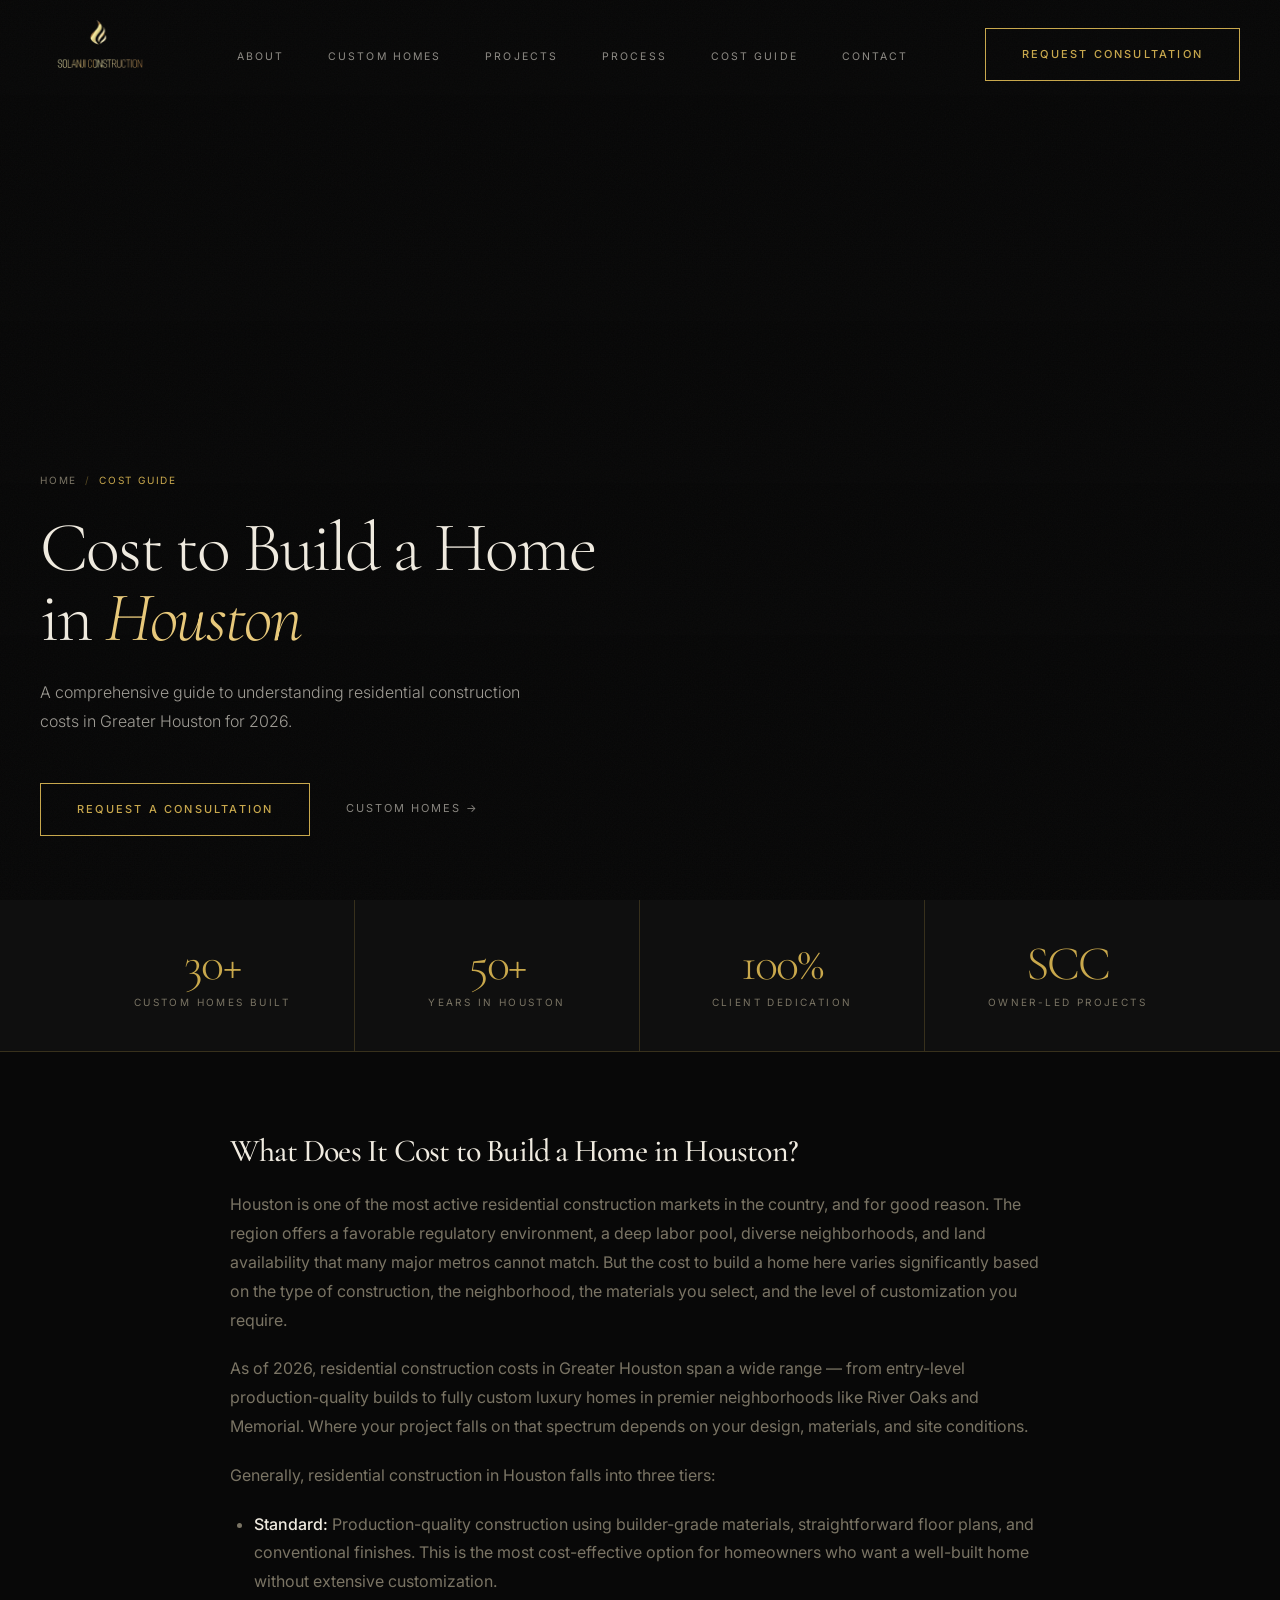
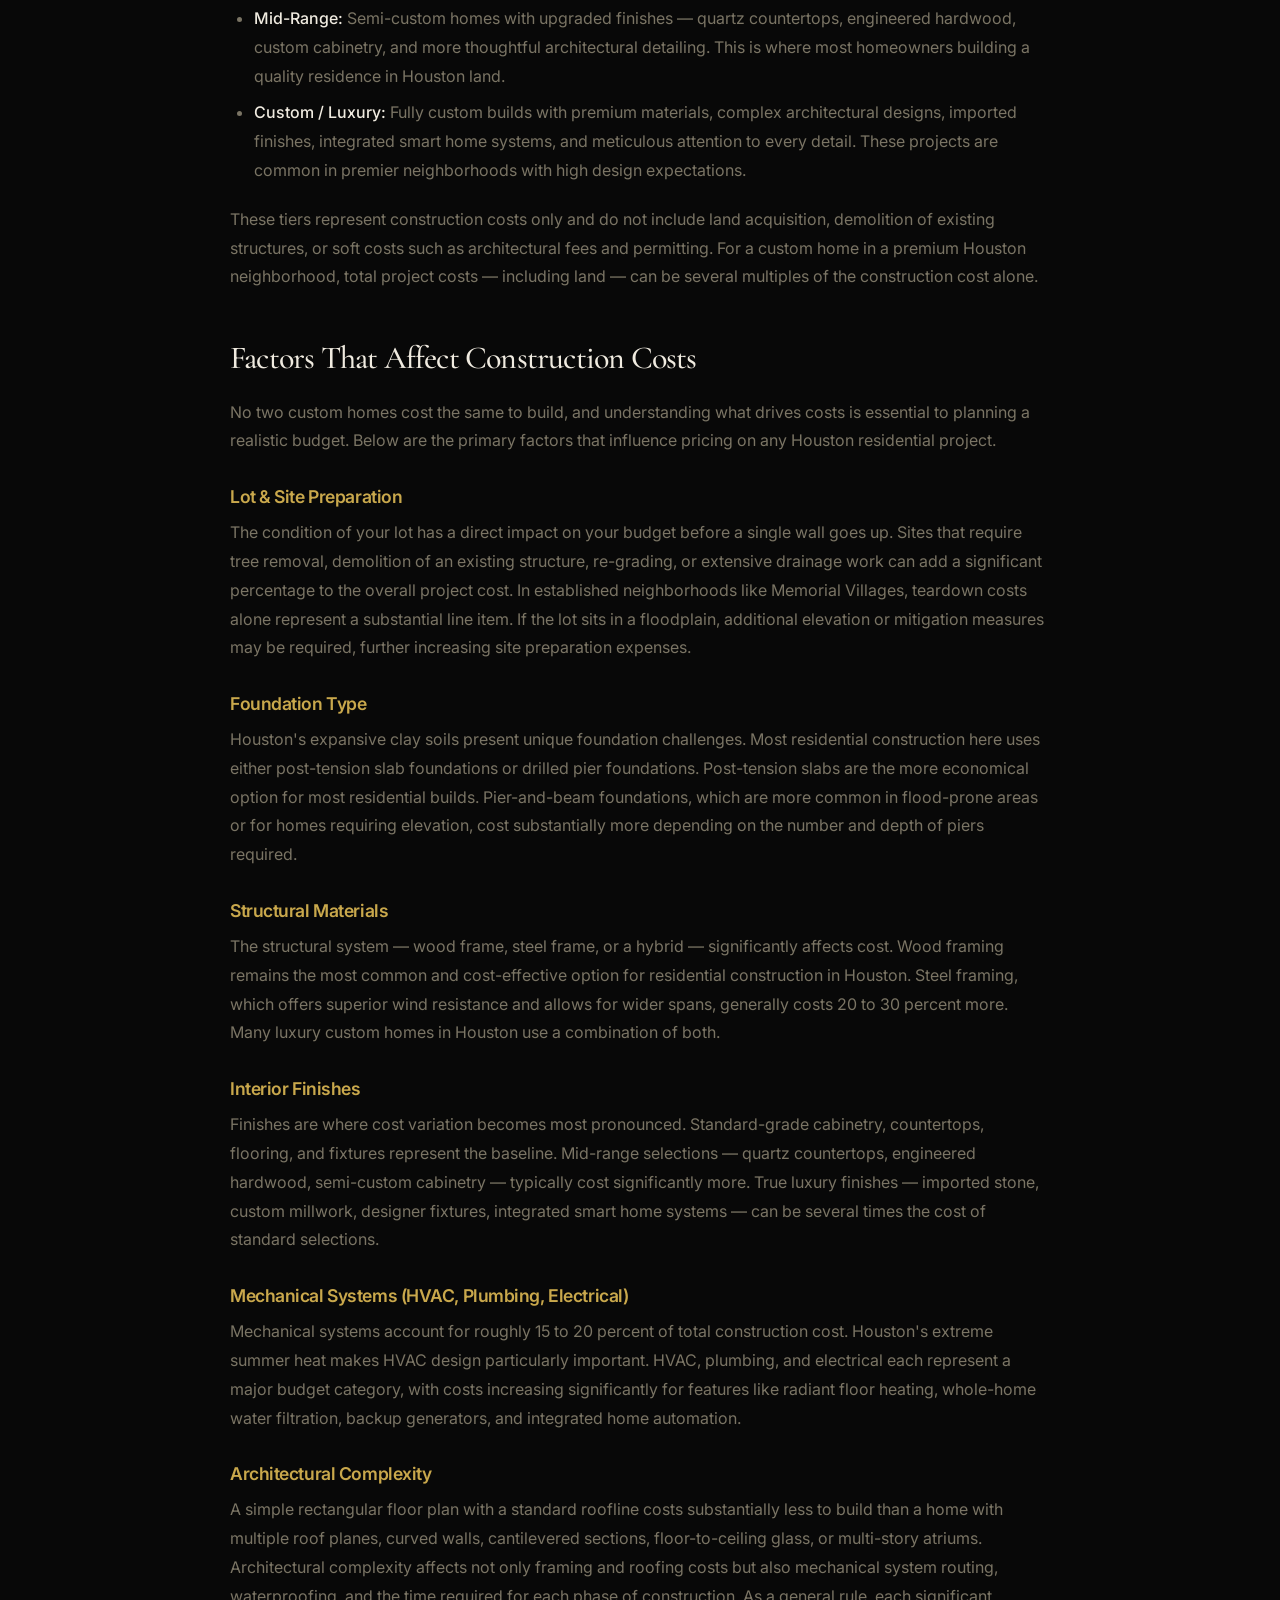
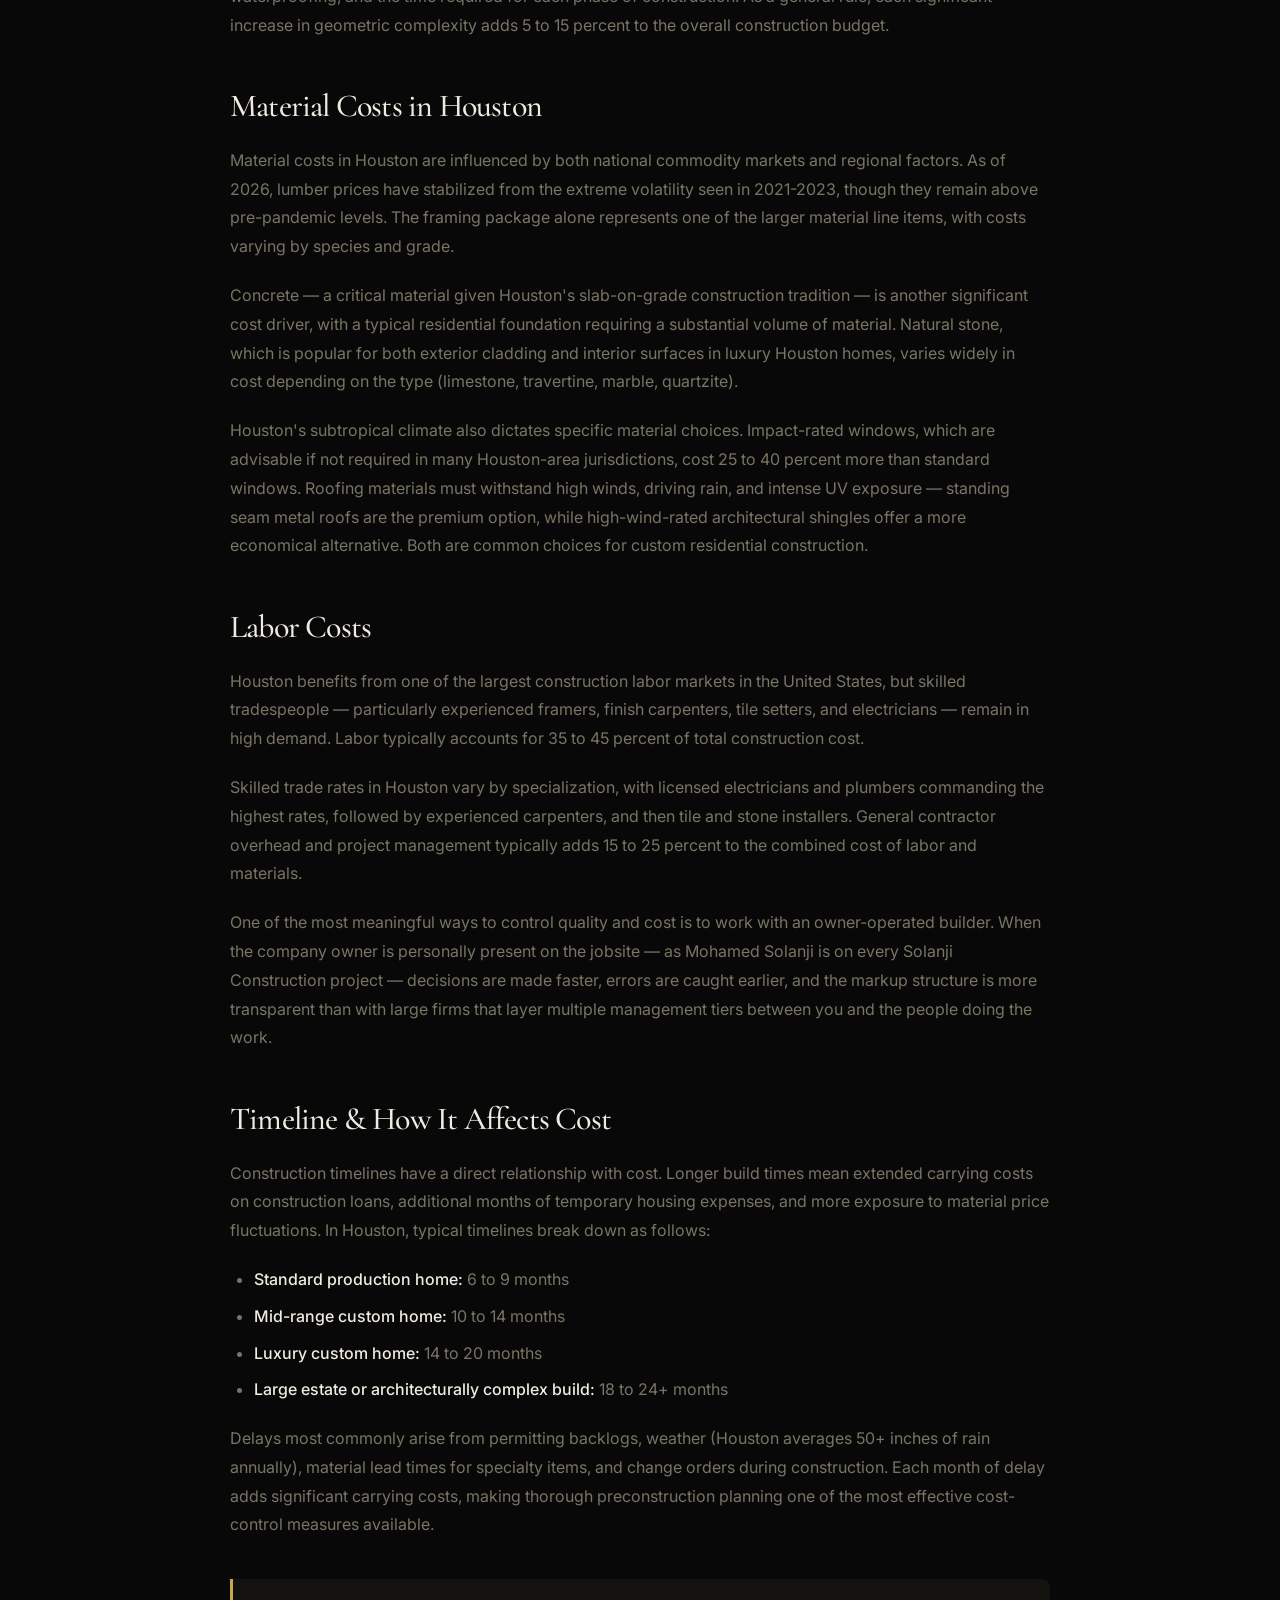
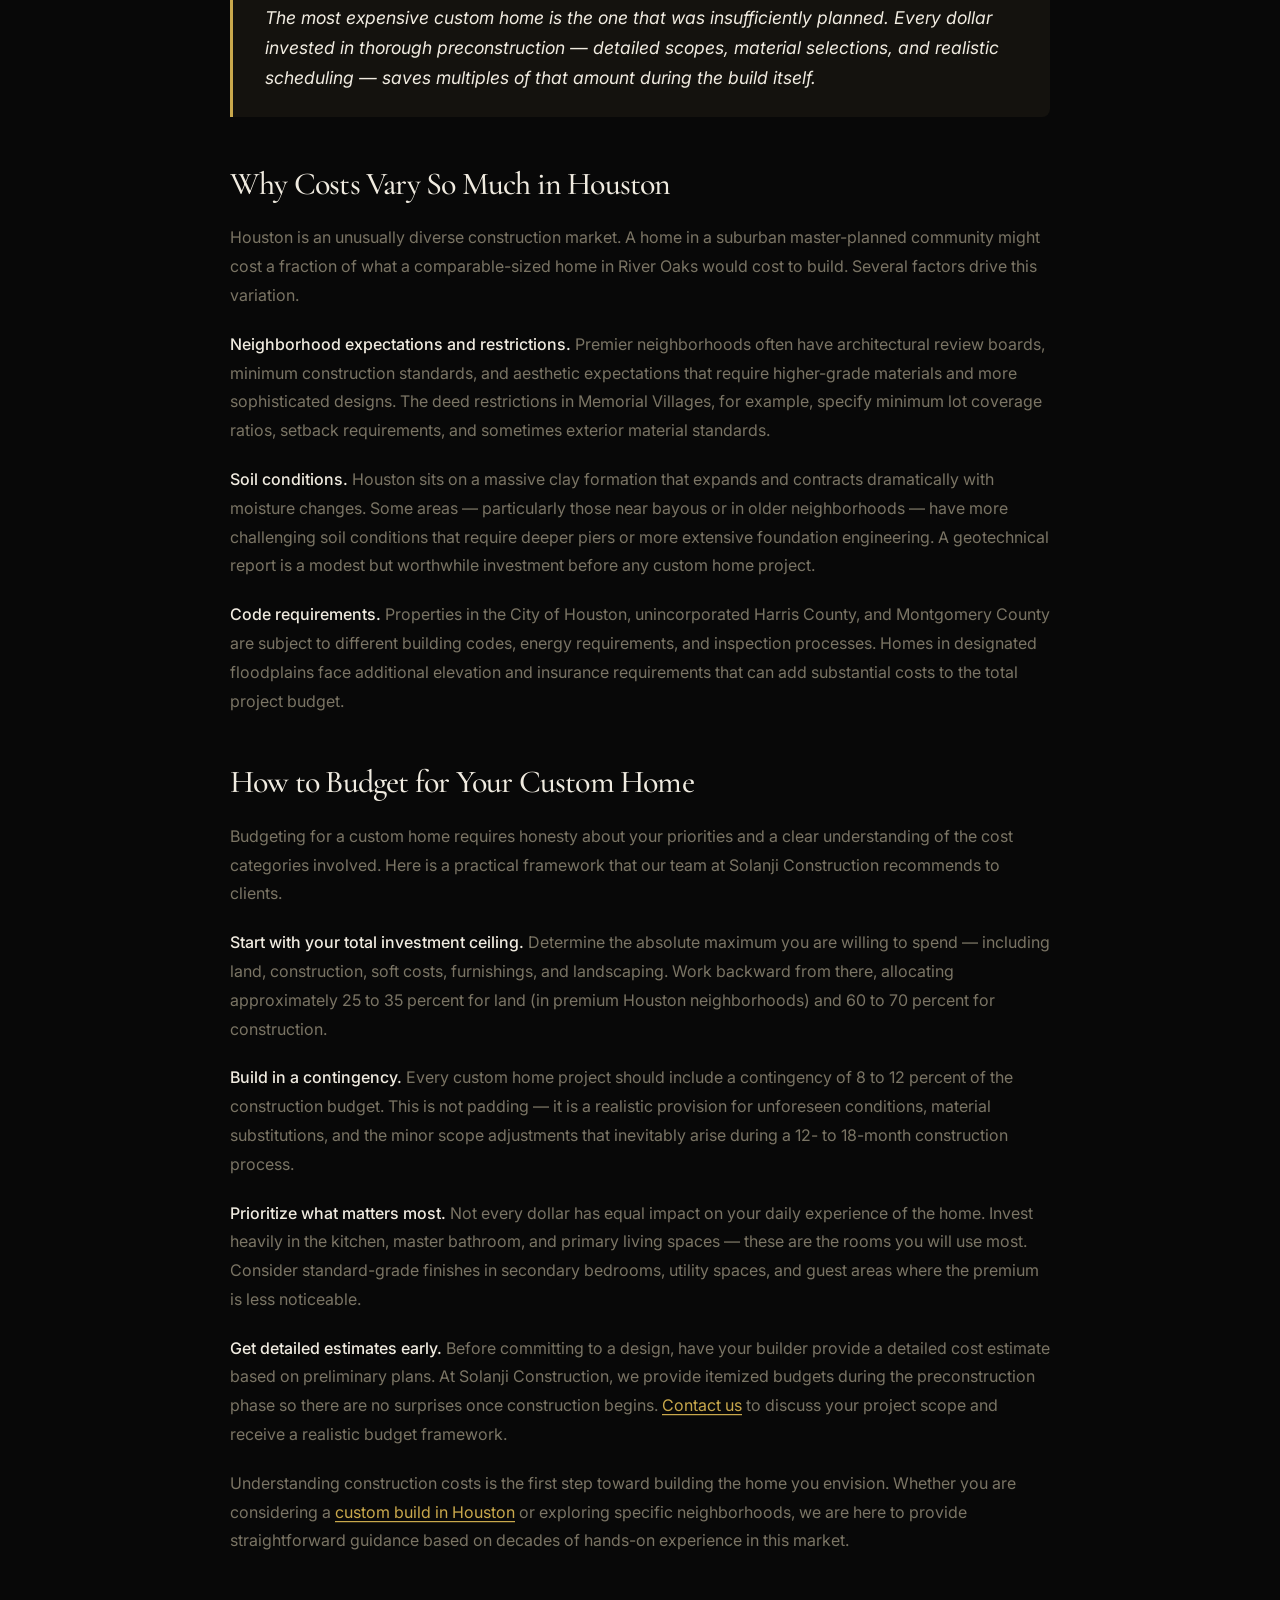
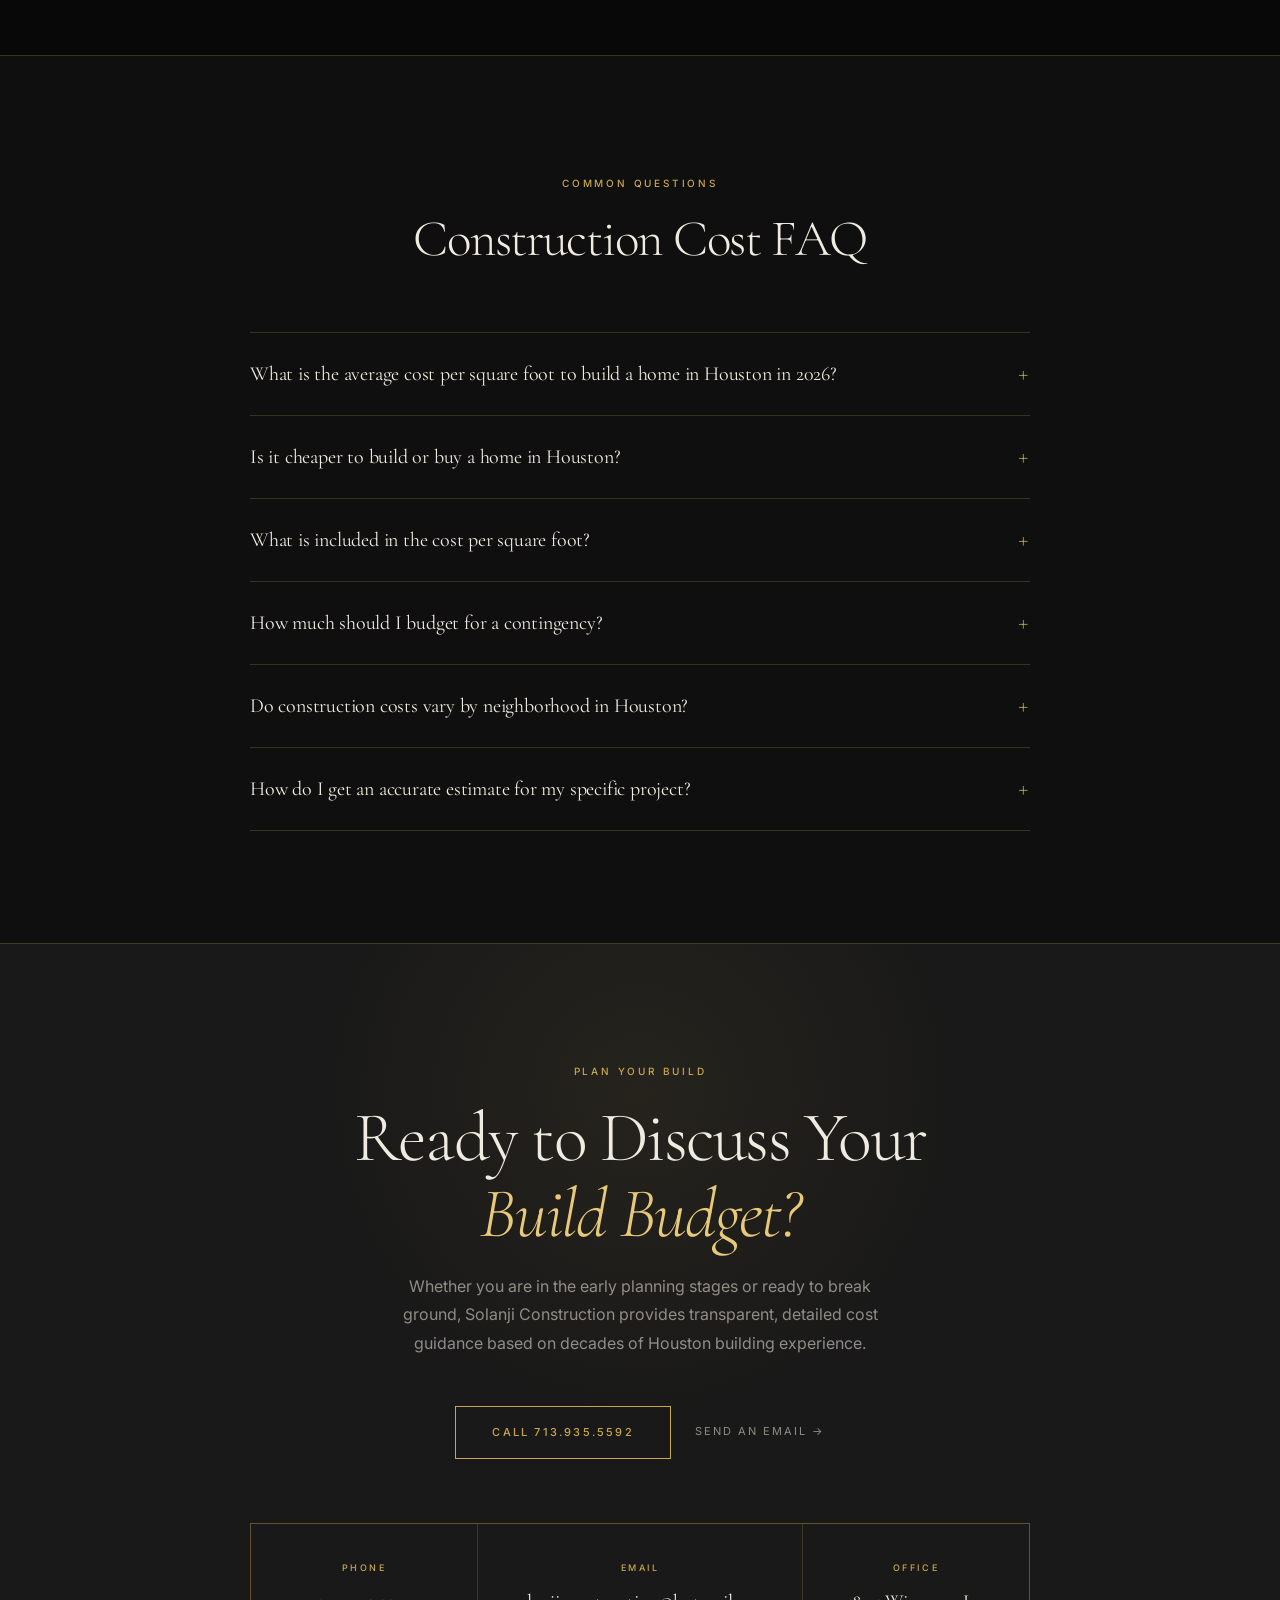
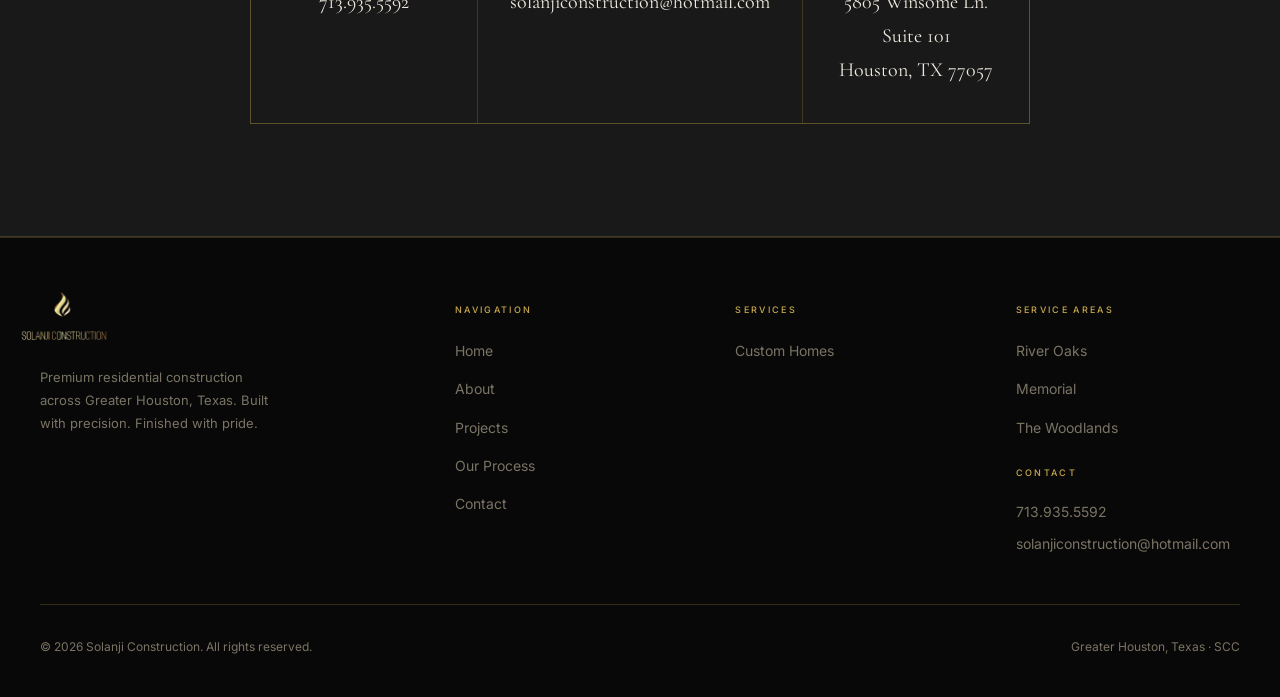
==== commit 32a8c134: "Add location pages, remove cost prices, update domain to solanjiconstruction.com - Remove all specif" ====
--- a/cost-to-build-home-houston.html
+++ b/cost-to-build-home-houston.html
@@ -127,7 +127,7 @@
   <nav id="mobileNav" role="dialog" aria-label="Mobile navigation">
     <a href="index.html" onclick="closeMobile()">Home</a>
     <a href="index.html#about" onclick="closeMobile()">About</a>
-    <a href="index.html#custom-homes" onclick="closeMobile()">Service Areas</a>
+    <a href="index.html#custom-homes" onclick="closeMobile()">Custom Homes</a>
     <a href="custom-homes-river-oaks.html" onclick="closeMobile()" style="padding-left:1.5rem;">River Oaks</a>
     <a href="custom-homes-memorial.html" onclick="closeMobile()" style="padding-left:1.5rem;">Memorial</a>
     <a href="custom-homes-the-woodlands.html" onclick="closeMobile()" style="padding-left:1.5rem;">The Woodlands</a>
@@ -145,7 +145,7 @@
       <ul class="nav-links">
         <li><a href="index.html#about">About</a></li>
         <li class="nav-dropdown">
-              <a href="index.html#custom-homes">Service Areas</a>
+              <a href="index.html#custom-homes">Custom Homes</a>
               <div class="nav-dropdown-menu">
                 <a href="custom-homes-river-oaks.html">River Oaks</a>
                 <a href="custom-homes-memorial.html">Memorial</a>
@@ -219,7 +219,7 @@
 
           <p>Houston is one of the most active residential construction markets in the country, and for good reason. The region offers a favorable regulatory environment, a deep labor pool, diverse neighborhoods, and land availability that many major metros cannot match. But the cost to build a home here varies significantly based on the type of construction, the neighborhood, the materials you select, and the level of customization you require.</p>
 
-          <p>As of 2026, residential construction costs in Greater Houston span a wide range — from entry-level production-quality builds to fully custom luxury homes in premier neighborhoods like <a href="custom-homes-river-oaks.html">River Oaks</a> and <a href="custom-homes-memorial.html">Memorial</a>. Where your project falls on that spectrum depends on your design, materials, and site conditions.</p>
+          <p>As of 2026, residential construction costs in Greater Houston span a wide range — from entry-level production-quality builds to fully custom luxury homes in premier neighborhoods like River Oaks and Memorial. Where your project falls on that spectrum depends on your design, materials, and site conditions.</p>
 
           <p>Generally, residential construction in Houston falls into three tiers:</p>
 
@@ -294,9 +294,9 @@
 
           <h2>Why Costs Vary So Much in Houston</h2>
 
-          <p>Houston is an unusually diverse construction market. A home in a suburban master-planned community might cost a fraction of what a comparable-sized home in <a href="custom-homes-river-oaks.html">River Oaks</a> would cost to build. Several factors drive this variation.</p>
-
-          <p><strong>Neighborhood expectations and restrictions.</strong> Premier neighborhoods often have architectural review boards, minimum construction standards, and aesthetic expectations that require higher-grade materials and more sophisticated designs. The deed restrictions in <a href="custom-homes-memorial.html">Memorial Villages</a>, for example, specify minimum lot coverage ratios, setback requirements, and sometimes exterior material standards.</p>
+          <p>Houston is an unusually diverse construction market. A home in a suburban master-planned community might cost a fraction of what a comparable-sized home in River Oaks would cost to build. Several factors drive this variation.</p>
+
+          <p><strong>Neighborhood expectations and restrictions.</strong> Premier neighborhoods often have architectural review boards, minimum construction standards, and aesthetic expectations that require higher-grade materials and more sophisticated designs. The deed restrictions in Memorial Villages, for example, specify minimum lot coverage ratios, setback requirements, and sometimes exterior material standards.</p>
 
           <p><strong>Soil conditions.</strong> Houston sits on a massive clay formation that expands and contracts dramatically with moisture changes. Some areas — particularly those near bayous or in older neighborhoods — have more challenging soil conditions that require deeper piers or more extensive foundation engineering. A geotechnical report is a modest but worthwhile investment before any custom home project.</p>
 
@@ -355,7 +355,7 @@
           <details class="faq-item">
             <summary>Do construction costs vary by neighborhood in Houston?</summary>
             <div class="faq-answer">
-              Yes, substantially. Homes in premier neighborhoods like <a href="custom-homes-river-oaks.html">River Oaks</a>, <a href="custom-homes-memorial.html">Memorial</a>, and West University typically cost more to build due to architectural review requirements, higher material expectations, more complex lot conditions, and the elevated finish standards expected in these communities. Suburban builds in master-planned communities generally cost less per square foot.
+              Yes, substantially. Homes in premier neighborhoods like River Oaks, Memorial, and West University typically cost more to build due to architectural review requirements, higher material expectations, more complex lot conditions, and the elevated finish standards expected in these communities. Suburban builds in master-planned communities generally cost less per square foot.
             </div>
           </details>
           <details class="faq-item">
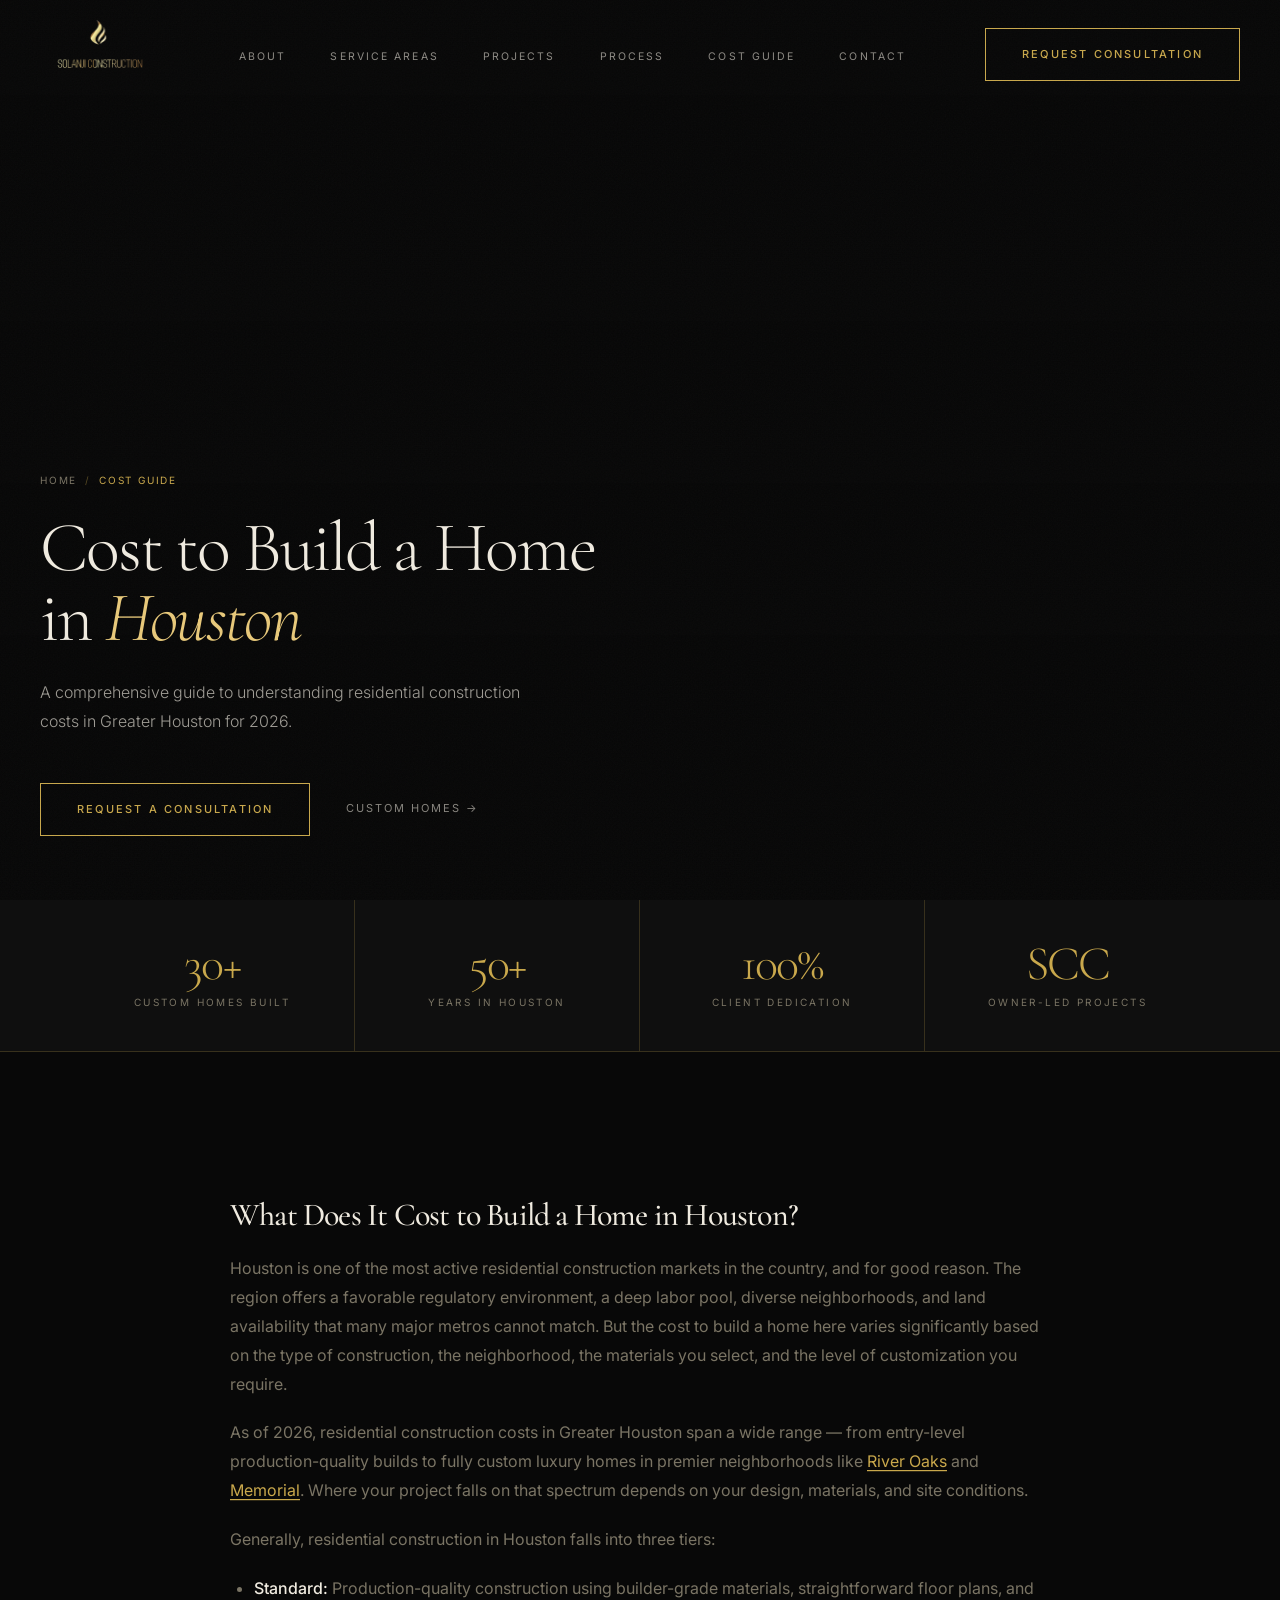
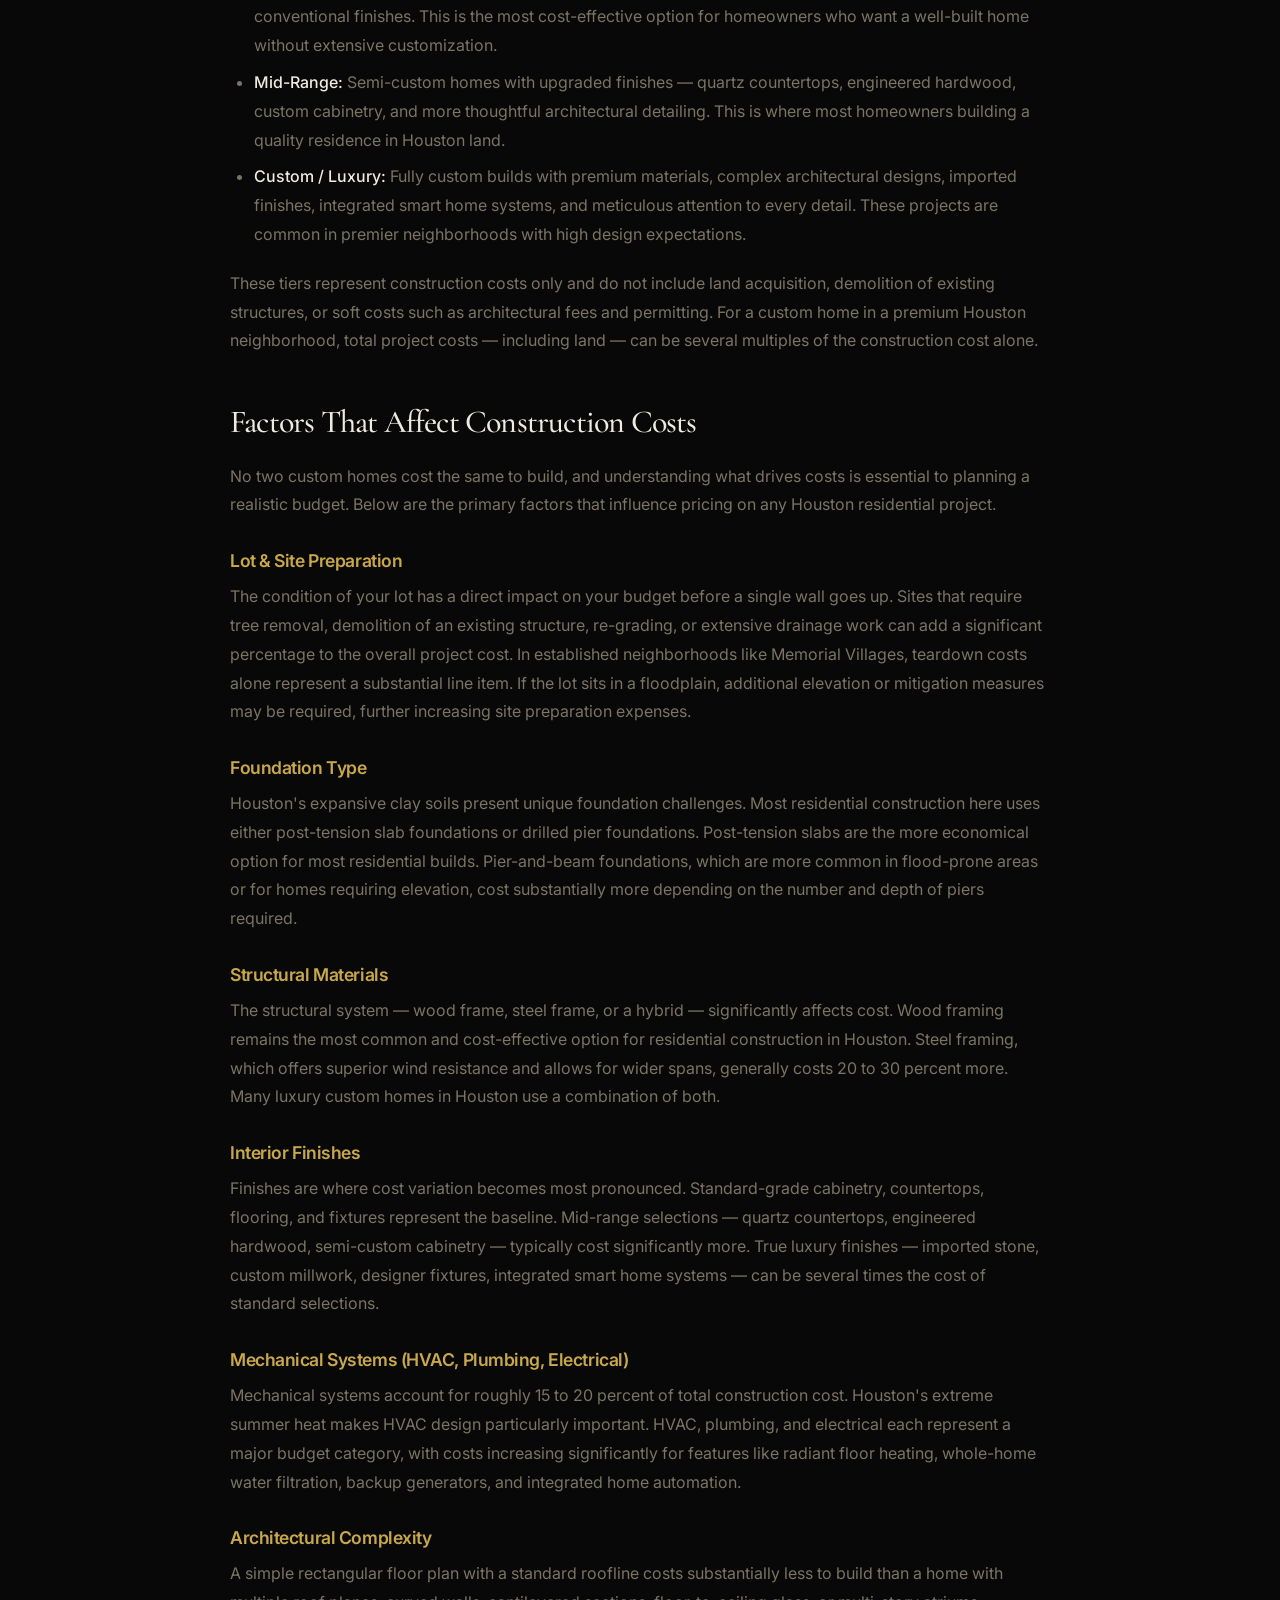
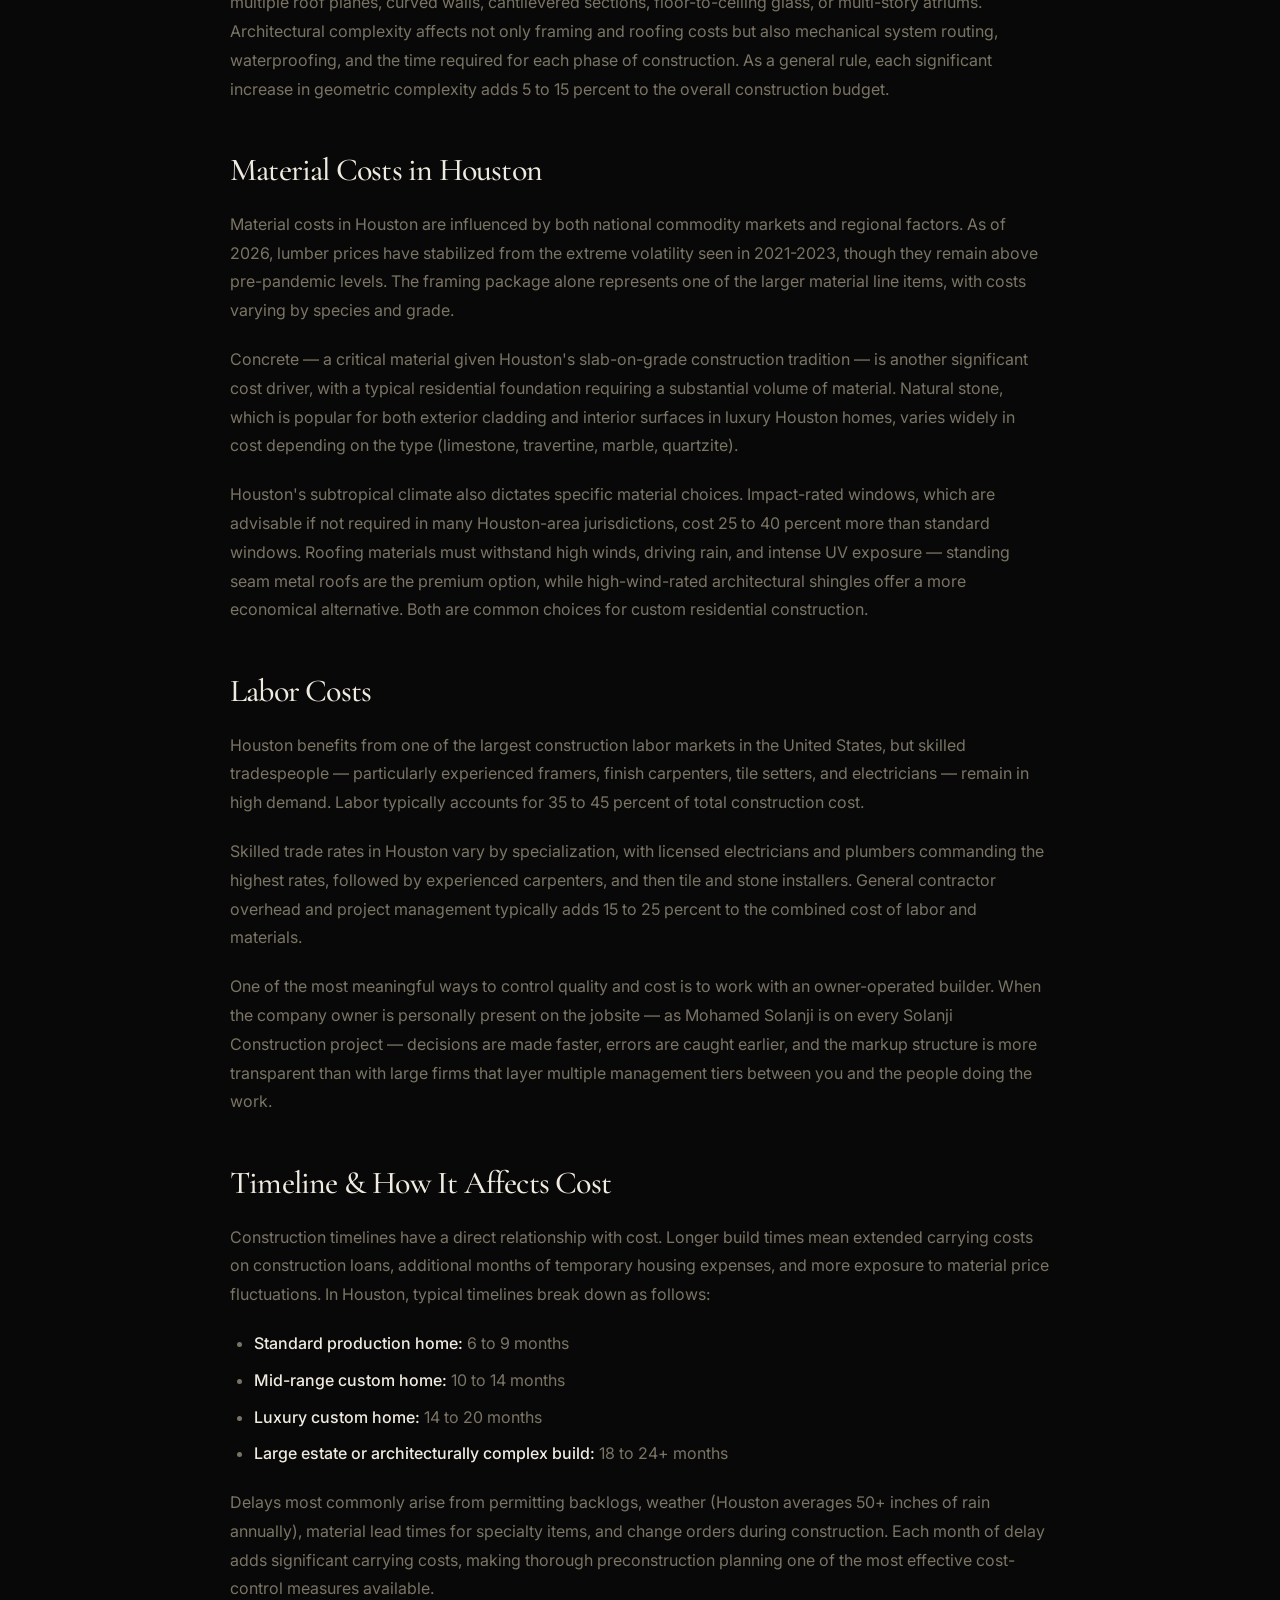
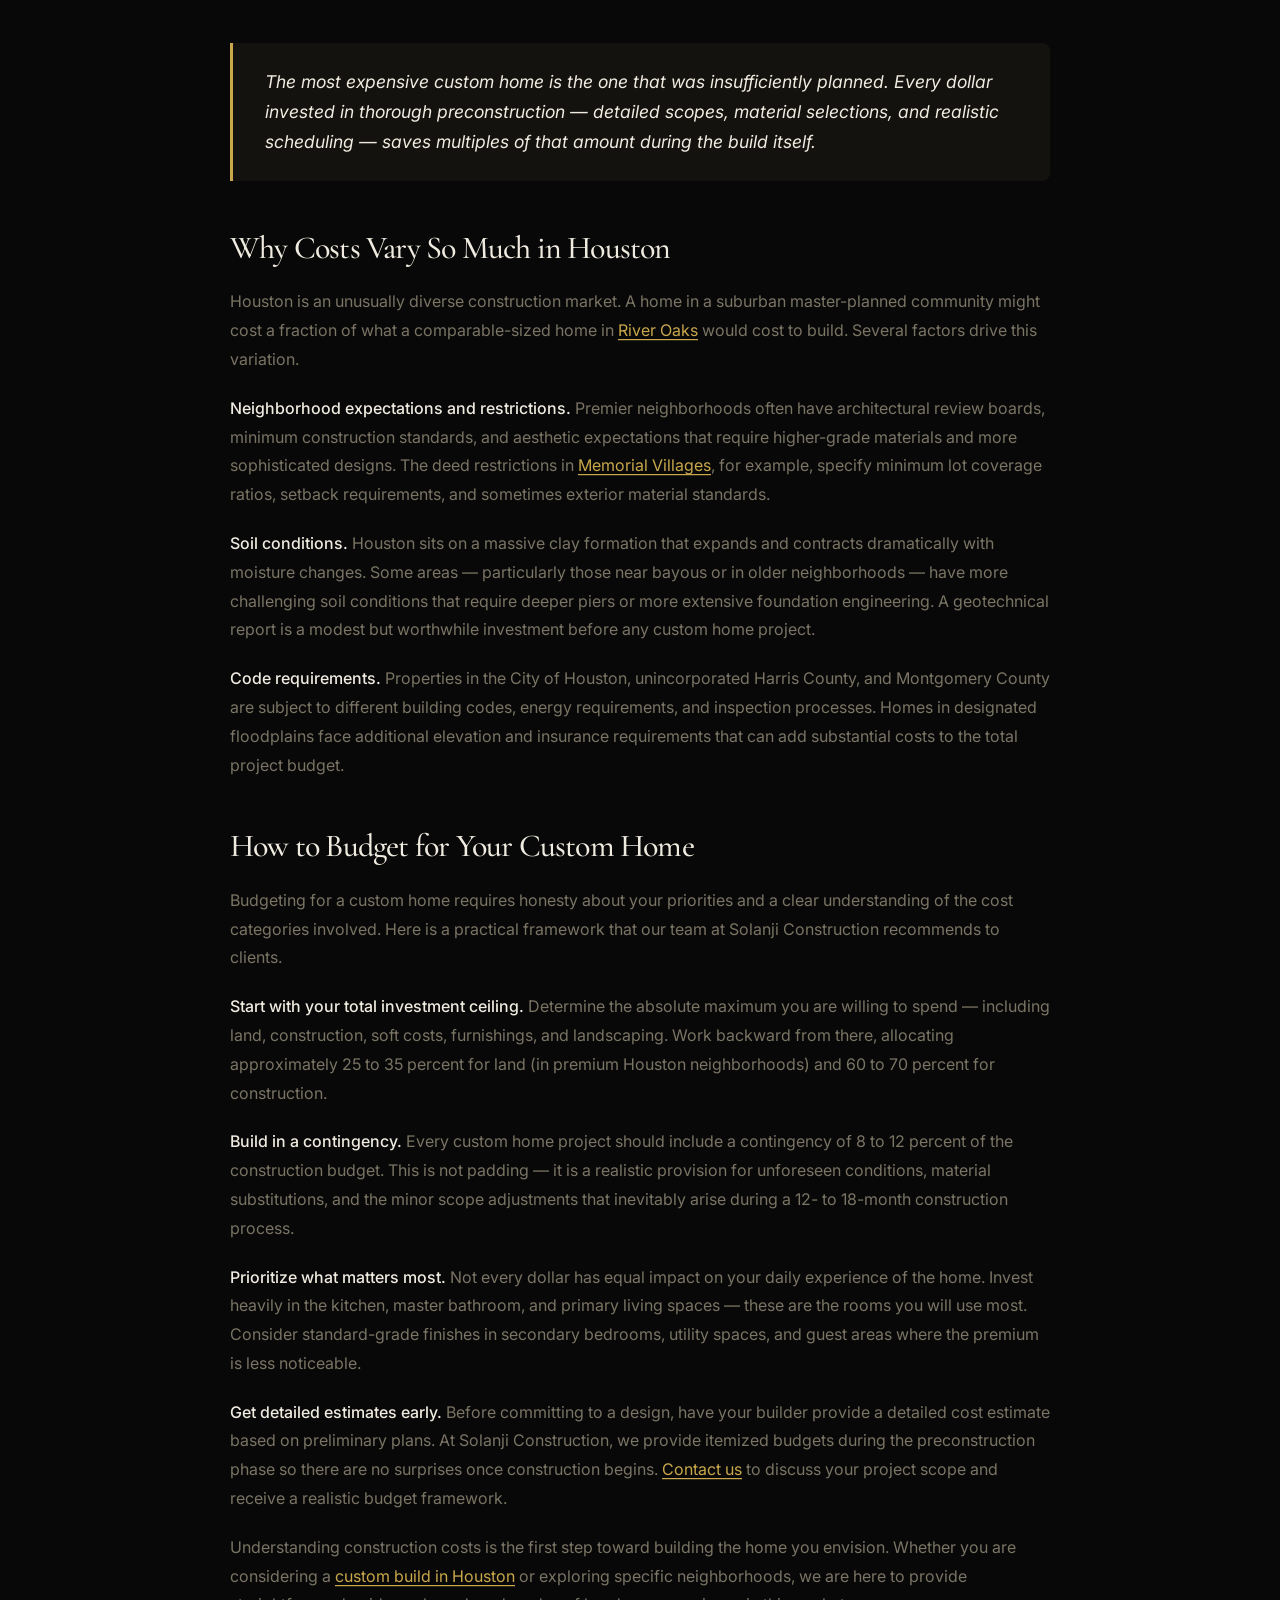
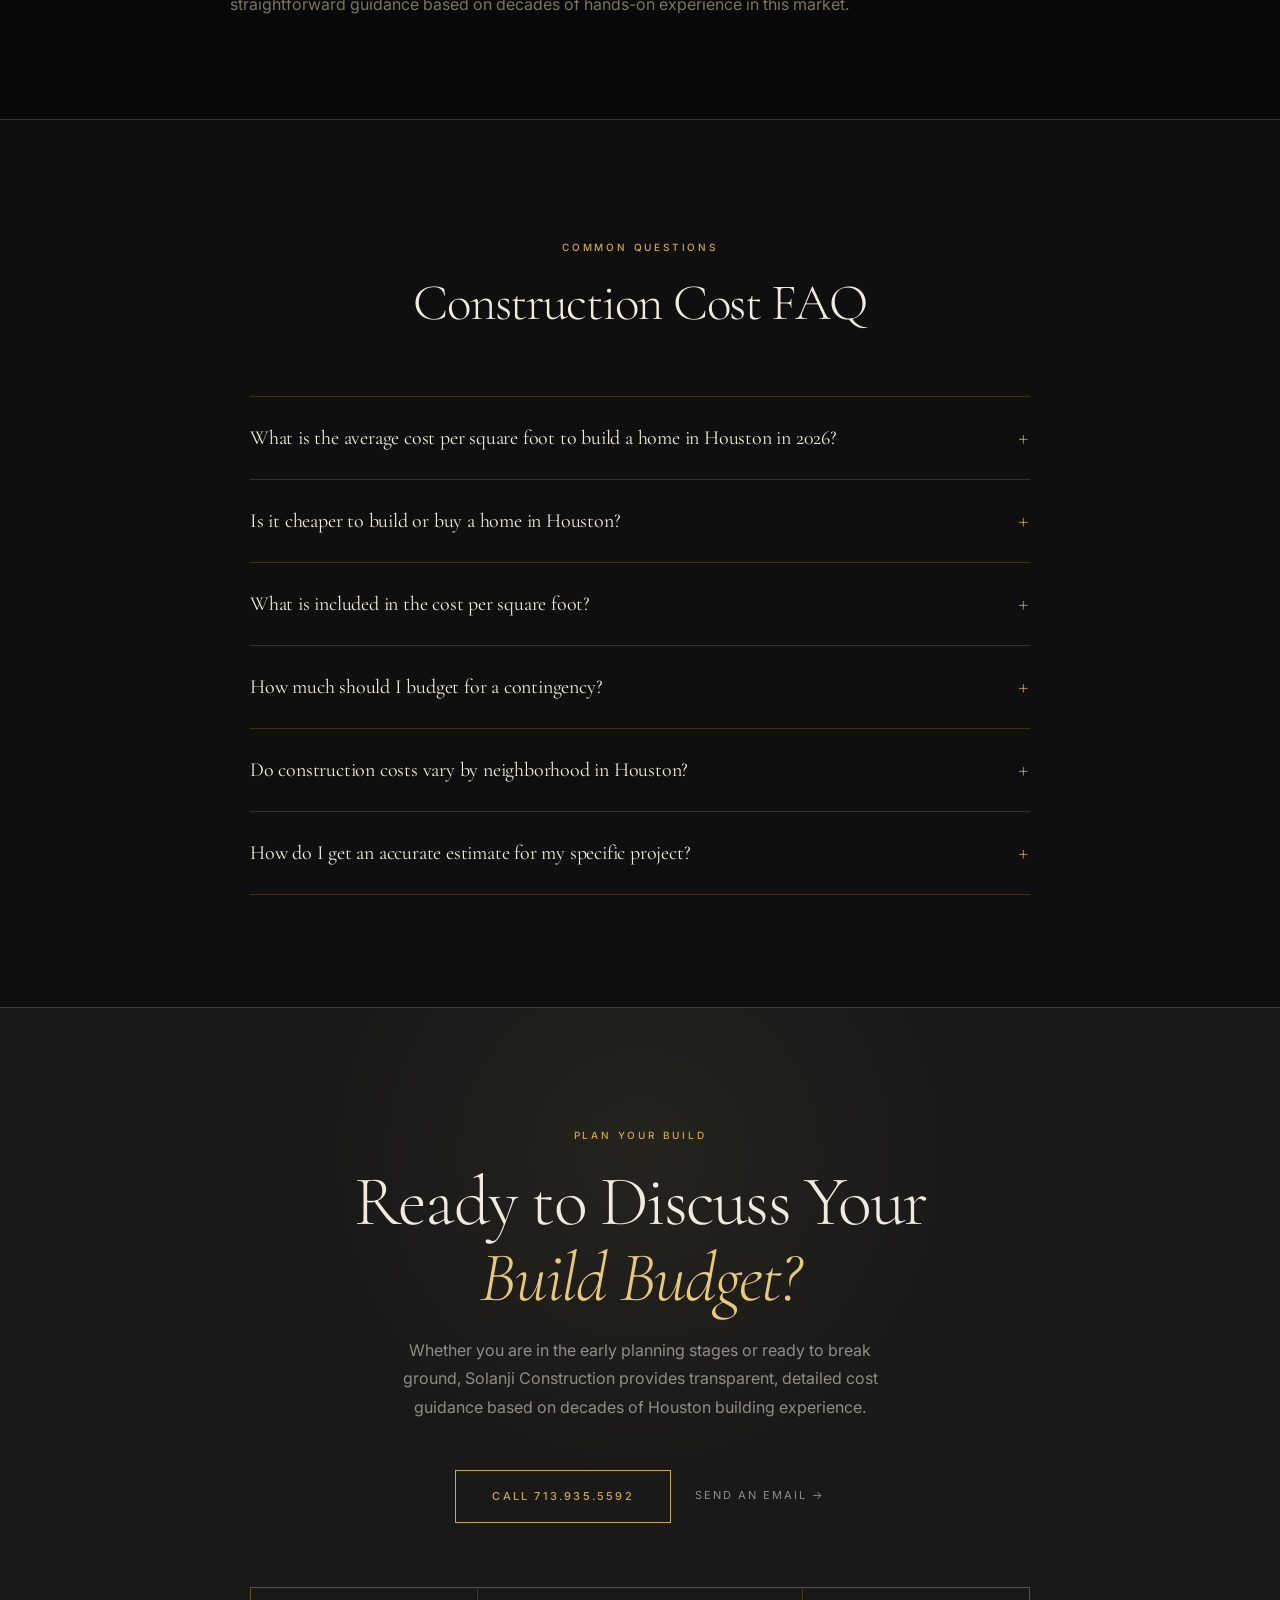
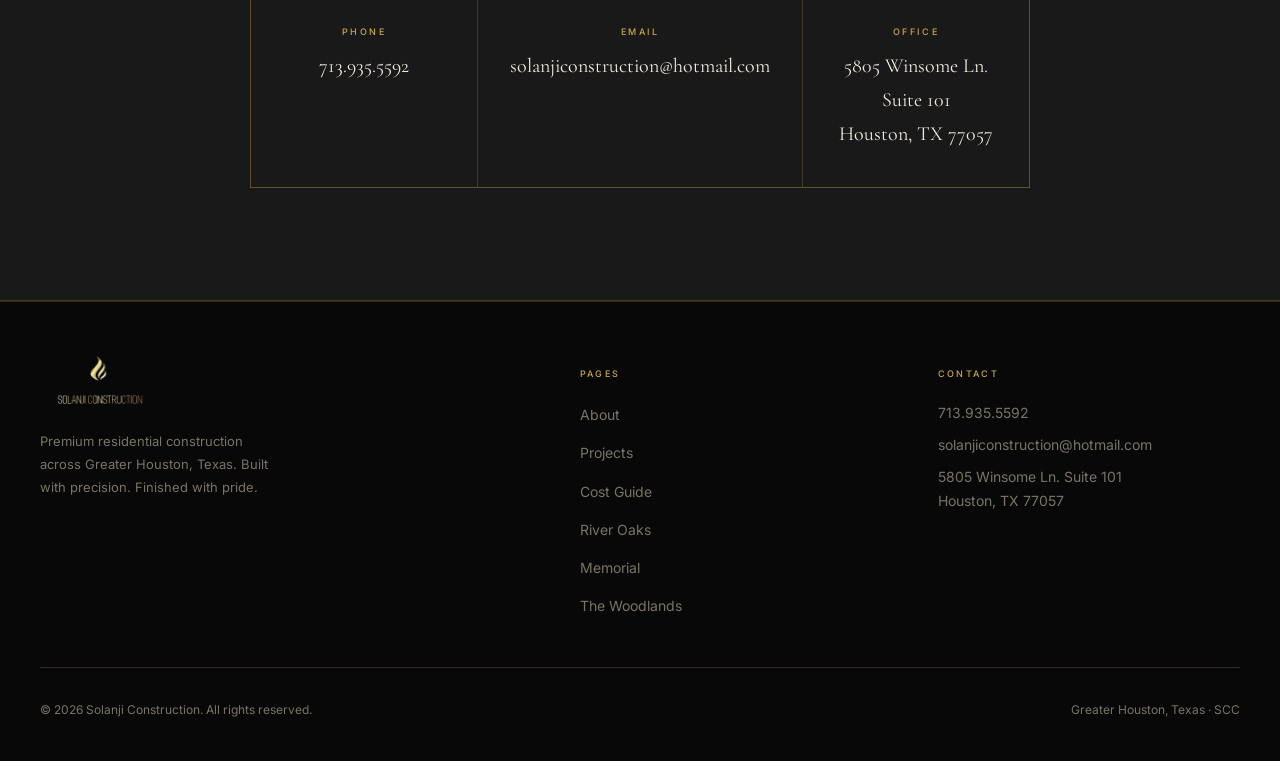
==== commit b1d7cc4d: "Simplify footer: 3 columns, fix logo alignment, remove redundancy - Consolidate 4-column footer into" ====
--- a/cost-to-build-home-houston.html
+++ b/cost-to-build-home-houston.html
@@ -127,7 +127,7 @@
   <nav id="mobileNav" role="dialog" aria-label="Mobile navigation">
     <a href="index.html" onclick="closeMobile()">Home</a>
     <a href="index.html#about" onclick="closeMobile()">About</a>
-    <a href="index.html#custom-homes" onclick="closeMobile()">Custom Homes</a>
+    <a href="index.html#custom-homes" onclick="closeMobile()">Service Areas</a>
     <a href="custom-homes-river-oaks.html" onclick="closeMobile()" style="padding-left:1.5rem;">River Oaks</a>
     <a href="custom-homes-memorial.html" onclick="closeMobile()" style="padding-left:1.5rem;">Memorial</a>
     <a href="custom-homes-the-woodlands.html" onclick="closeMobile()" style="padding-left:1.5rem;">The Woodlands</a>
@@ -145,7 +145,7 @@
       <ul class="nav-links">
         <li><a href="index.html#about">About</a></li>
         <li class="nav-dropdown">
-              <a href="index.html#custom-homes">Custom Homes</a>
+              <a href="index.html#custom-homes">Service Areas</a>
               <div class="nav-dropdown-menu">
                 <a href="custom-homes-river-oaks.html">River Oaks</a>
                 <a href="custom-homes-memorial.html">Memorial</a>
@@ -219,7 +219,7 @@
 
           <p>Houston is one of the most active residential construction markets in the country, and for good reason. The region offers a favorable regulatory environment, a deep labor pool, diverse neighborhoods, and land availability that many major metros cannot match. But the cost to build a home here varies significantly based on the type of construction, the neighborhood, the materials you select, and the level of customization you require.</p>
 
-          <p>As of 2026, residential construction costs in Greater Houston span a wide range — from entry-level production-quality builds to fully custom luxury homes in premier neighborhoods like River Oaks and Memorial. Where your project falls on that spectrum depends on your design, materials, and site conditions.</p>
+          <p>As of 2026, residential construction costs in Greater Houston span a wide range — from entry-level production-quality builds to fully custom luxury homes in premier neighborhoods like <a href="custom-homes-river-oaks.html">River Oaks</a> and <a href="custom-homes-memorial.html">Memorial</a>. Where your project falls on that spectrum depends on your design, materials, and site conditions.</p>
 
           <p>Generally, residential construction in Houston falls into three tiers:</p>
 
@@ -294,9 +294,9 @@
 
           <h2>Why Costs Vary So Much in Houston</h2>
 
-          <p>Houston is an unusually diverse construction market. A home in a suburban master-planned community might cost a fraction of what a comparable-sized home in River Oaks would cost to build. Several factors drive this variation.</p>
-
-          <p><strong>Neighborhood expectations and restrictions.</strong> Premier neighborhoods often have architectural review boards, minimum construction standards, and aesthetic expectations that require higher-grade materials and more sophisticated designs. The deed restrictions in Memorial Villages, for example, specify minimum lot coverage ratios, setback requirements, and sometimes exterior material standards.</p>
+          <p>Houston is an unusually diverse construction market. A home in a suburban master-planned community might cost a fraction of what a comparable-sized home in <a href="custom-homes-river-oaks.html">River Oaks</a> would cost to build. Several factors drive this variation.</p>
+
+          <p><strong>Neighborhood expectations and restrictions.</strong> Premier neighborhoods often have architectural review boards, minimum construction standards, and aesthetic expectations that require higher-grade materials and more sophisticated designs. The deed restrictions in <a href="custom-homes-memorial.html">Memorial Villages</a>, for example, specify minimum lot coverage ratios, setback requirements, and sometimes exterior material standards.</p>
 
           <p><strong>Soil conditions.</strong> Houston sits on a massive clay formation that expands and contracts dramatically with moisture changes. Some areas — particularly those near bayous or in older neighborhoods — have more challenging soil conditions that require deeper piers or more extensive foundation engineering. A geotechnical report is a modest but worthwhile investment before any custom home project.</p>
 
@@ -355,7 +355,7 @@
           <details class="faq-item">
             <summary>Do construction costs vary by neighborhood in Houston?</summary>
             <div class="faq-answer">
-              Yes, substantially. Homes in premier neighborhoods like River Oaks, Memorial, and West University typically cost more to build due to architectural review requirements, higher material expectations, more complex lot conditions, and the elevated finish standards expected in these communities. Suburban builds in master-planned communities generally cost less per square foot.
+              Yes, substantially. Homes in premier neighborhoods like <a href="custom-homes-river-oaks.html">River Oaks</a>, <a href="custom-homes-memorial.html">Memorial</a>, and West University typically cost more to build due to architectural review requirements, higher material expectations, more complex lot conditions, and the elevated finish standards expected in these communities. Suburban builds in master-planned communities generally cost less per square foot.
             </div>
           </details>
           <details class="faq-item">
@@ -407,32 +407,22 @@
         <p>Premium residential construction across Greater Houston, Texas. Built with precision. Finished with pride.</p>
       </div>
       <div class="footer-col">
-        <p class="footer-col-title">Navigation</p>
+        <p class="footer-col-title">Pages</p>
         <ul>
-          <li><a href="index.html">Home</a></li>
           <li><a href="index.html#about">About</a></li>
           <li><a href="index.html#projects">Projects</a></li>
-          <li><a href="index.html#process">Our Process</a></li>
-          <li><a href="index.html#contact">Contact</a></li>
-        </ul>
-      </div>
-      <div class="footer-col">
-        <p class="footer-col-title">Services</p>
-        <ul>
-          <li><a href="index.html#custom-homes">Custom Homes</a></li>
-        </ul>
-      </div>
-      <div class="footer-col">
-        <p class="footer-col-title">Service Areas</p>
-        <ul>
+          <li><a href="cost-to-build-home-houston.html">Cost Guide</a></li>
           <li><a href="custom-homes-river-oaks.html">River Oaks</a></li>
           <li><a href="custom-homes-memorial.html">Memorial</a></li>
           <li><a href="custom-homes-the-woodlands.html">The Woodlands</a></li>
         </ul>
-        <p class="footer-col-title" style="margin-top:1.5rem;">Contact</p>
+      </div>
+      <div class="footer-col">
+        <p class="footer-col-title">Contact</p>
         <address>
           <p><a href="tel:+17139355592" style="color:var(--text-muted);text-decoration:none;">713.935.5592</a></p>
           <p style="margin-top:0.5rem;"><a href="mailto:solanjiconstruction@hotmail.com" style="color:var(--text-muted);text-decoration:none;">solanjiconstruction@hotmail.com</a></p>
+          <p style="margin-top:0.5rem;">5805 Winsome Ln. Suite 101<br />Houston, TX 77057</p>
         </address>
       </div>
     </div>
--- a/styles.css
+++ b/styles.css
@@ -557,6 +557,32 @@
   text-decoration: none;
 }
 
+/* ── SHOWCASE IMAGE (gold-framed, contained) ─────────── */
+.showcase-image {
+  max-width: 1000px;
+  margin: 0 auto;
+  position: relative;
+}
+.showcase-image img {
+  width: 100%;
+  height: 50vh;
+  min-height: 320px;
+  max-height: 560px;
+  object-fit: cover;
+  display: block;
+}
+
+/* ── FEATURES GRID (3-col service cards) ─────────────── */
+.features-grid {
+  display: grid;
+  grid-template-columns: repeat(3, 1fr);
+  border: 1px solid var(--gold-border);
+  gap: 0;
+}
+
+/* ── STATS → SECTION SPACING ─────────────────────────── */
+#stats + section { margin-top: 4rem; }
+
 /* ── FEATURED PROJECTS ────────────────────────────────── */
 #projects, .projects-section { padding: 7rem 0; }
 .projects-header {
@@ -1025,12 +1051,12 @@
   max-width: 1220px;
   margin: 0 auto;
   display: grid;
-  grid-template-columns: 1.6fr 1fr 1fr 1fr;
+  grid-template-columns: 1.6fr 1fr 1fr;
   gap: 3.5rem;
   padding-bottom: 3rem;
   border-bottom: 1px solid var(--gold-border);
 }
-.footer-brand img { height: 120px; margin: -36px 0 -20px -36px; }
+.footer-brand img { height: 120px; margin: -36px 0 -20px 0; }
 .footer-brand p {
   font-size: 0.8125rem;
   color: var(--text-muted);
@@ -1108,6 +1134,7 @@
   .nav-links, .nav-cta-btn { display: none; }
   .hamburger { display: flex; }
   .projects-grid { grid-template-columns: 1fr; }
+  .features-grid { grid-template-columns: 1fr; }
   .scroll-cue { display: none; }
   #about, #services, #custom-homes, #projects, #why, #process, #contact,
   .about-section, .services-section, .projects-section, .why-section,
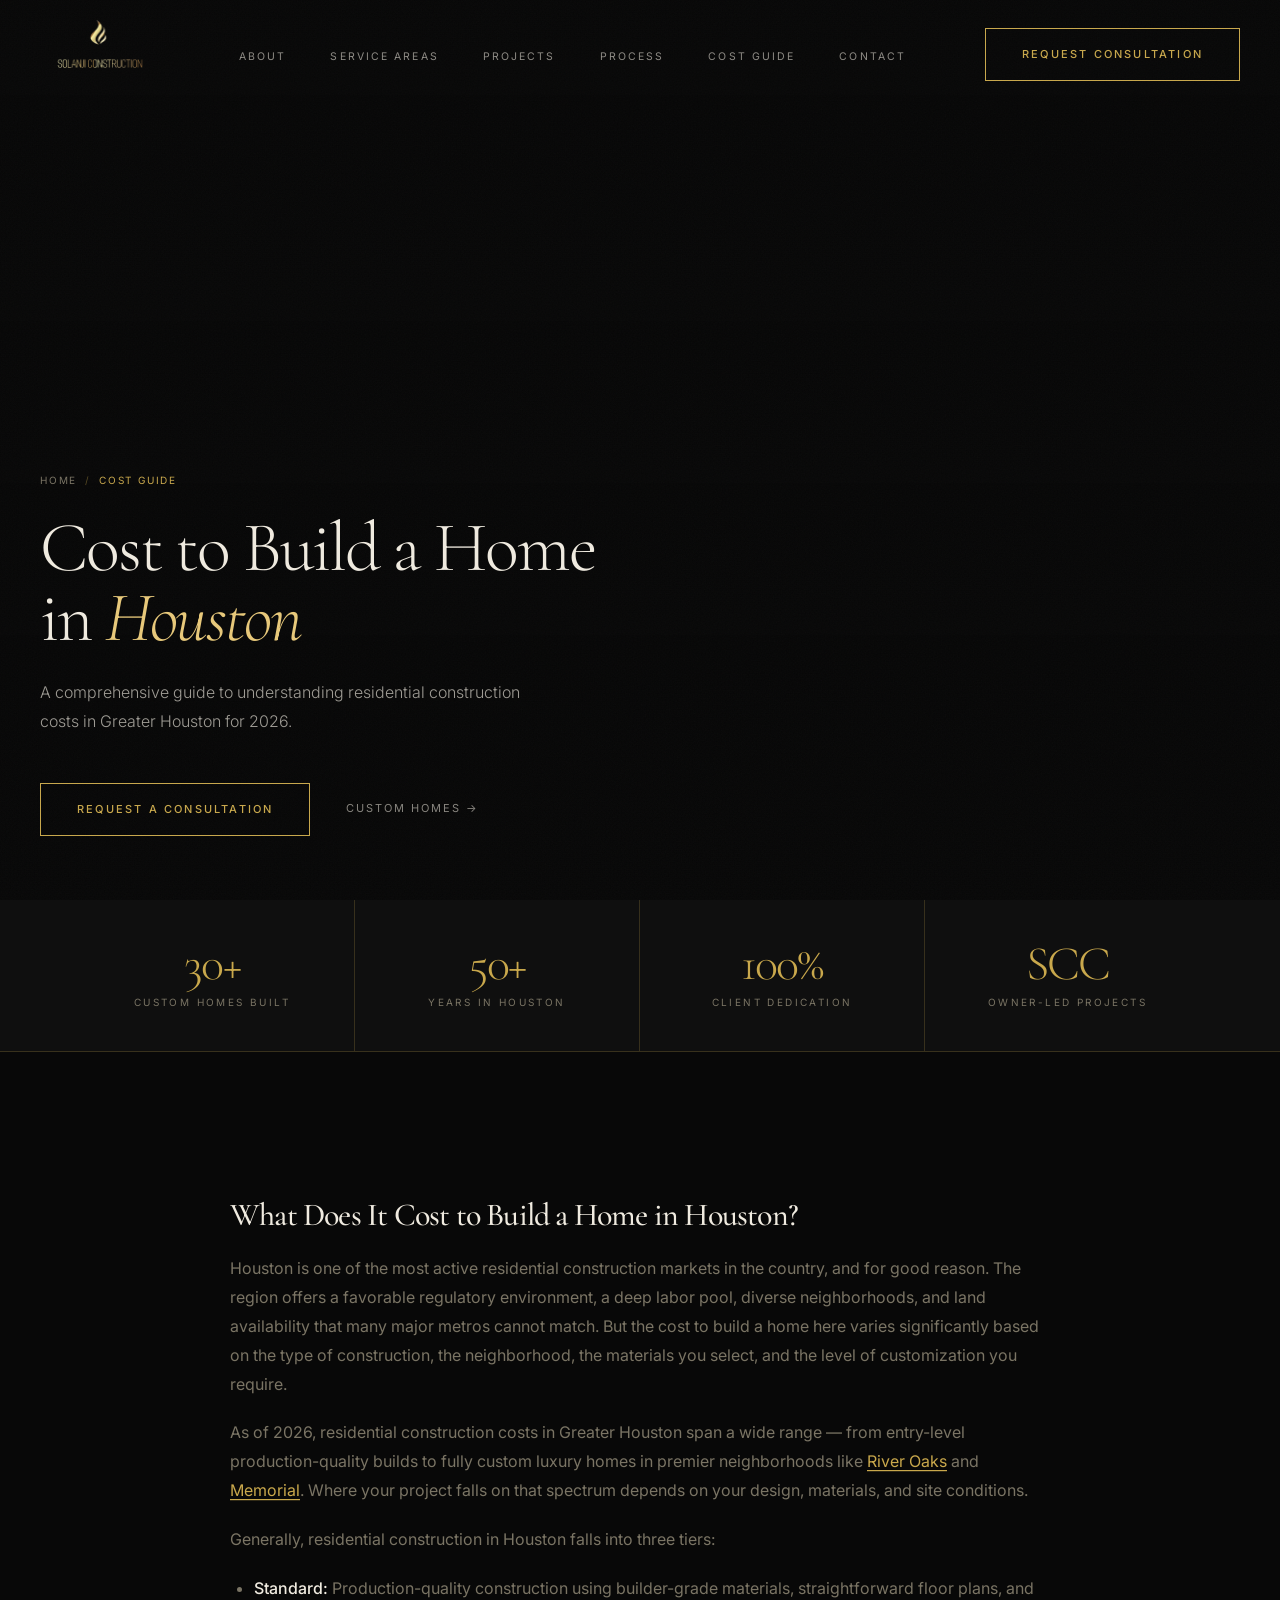
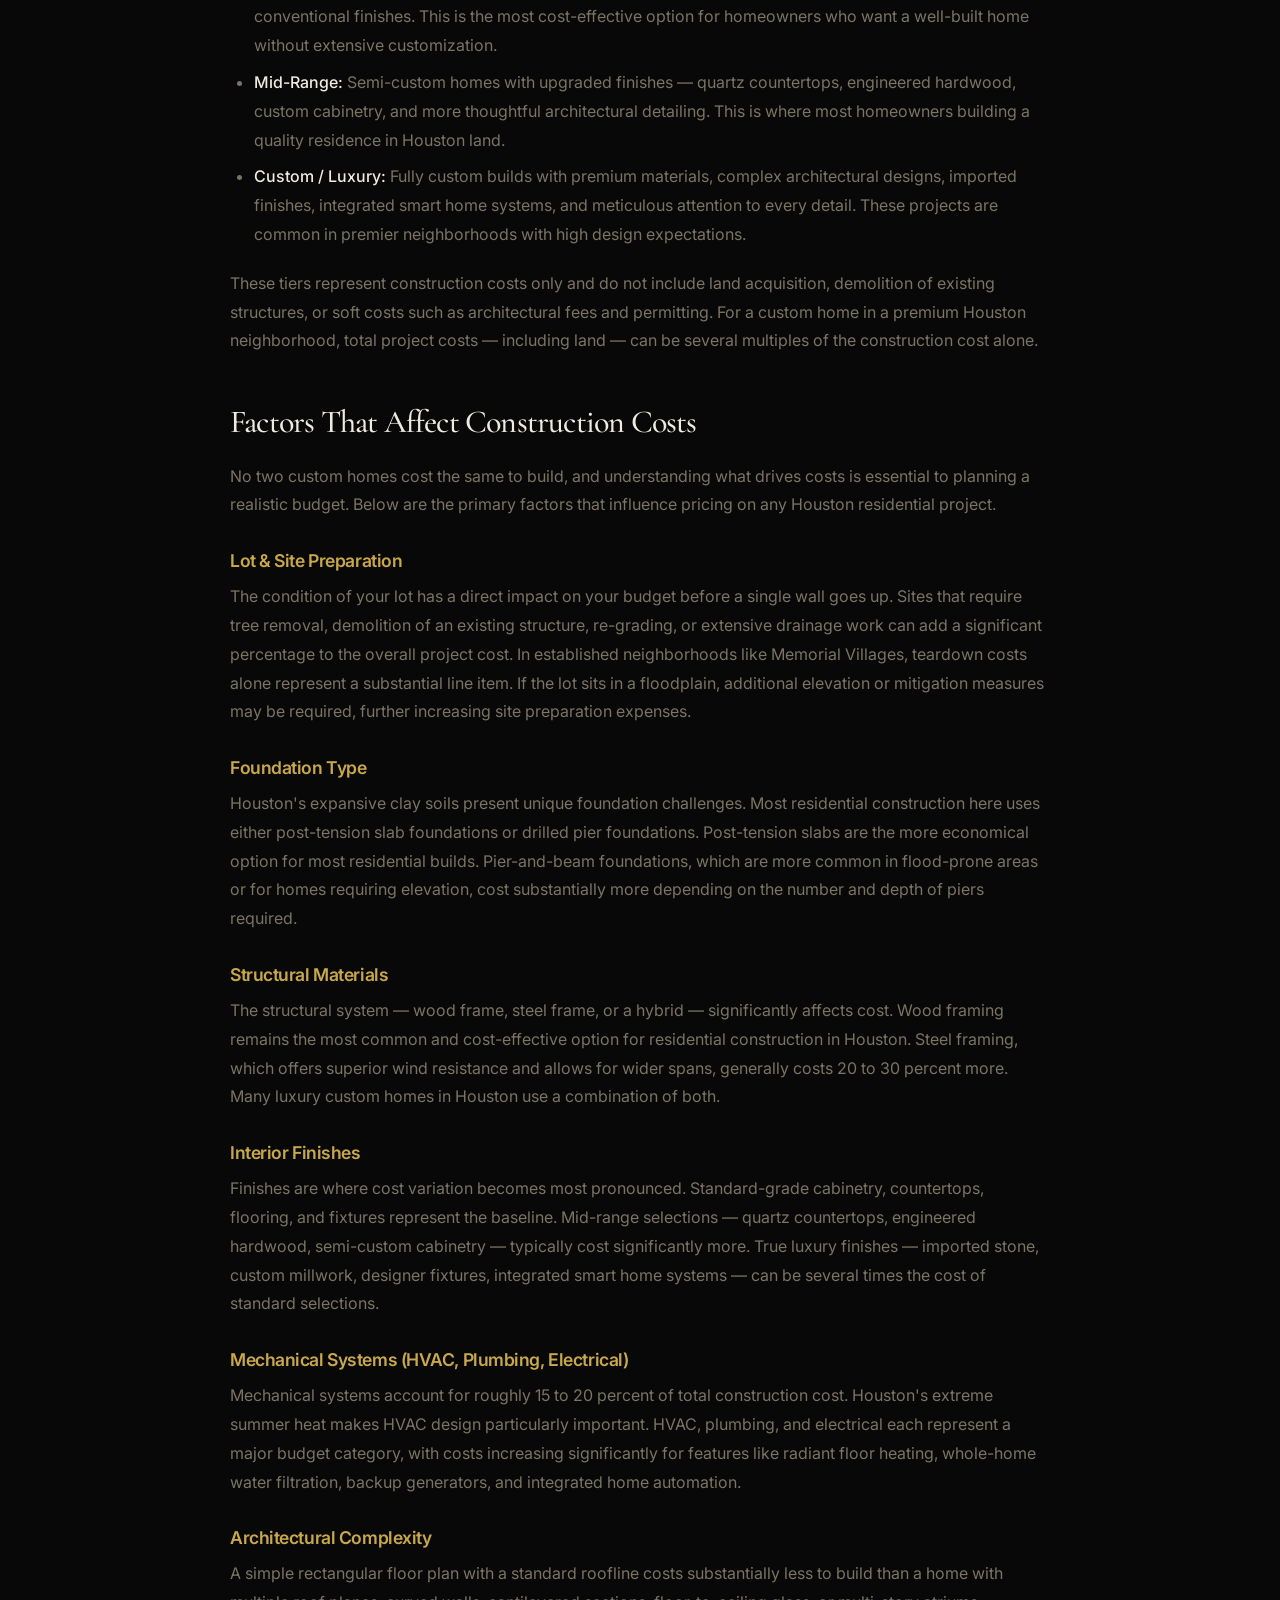
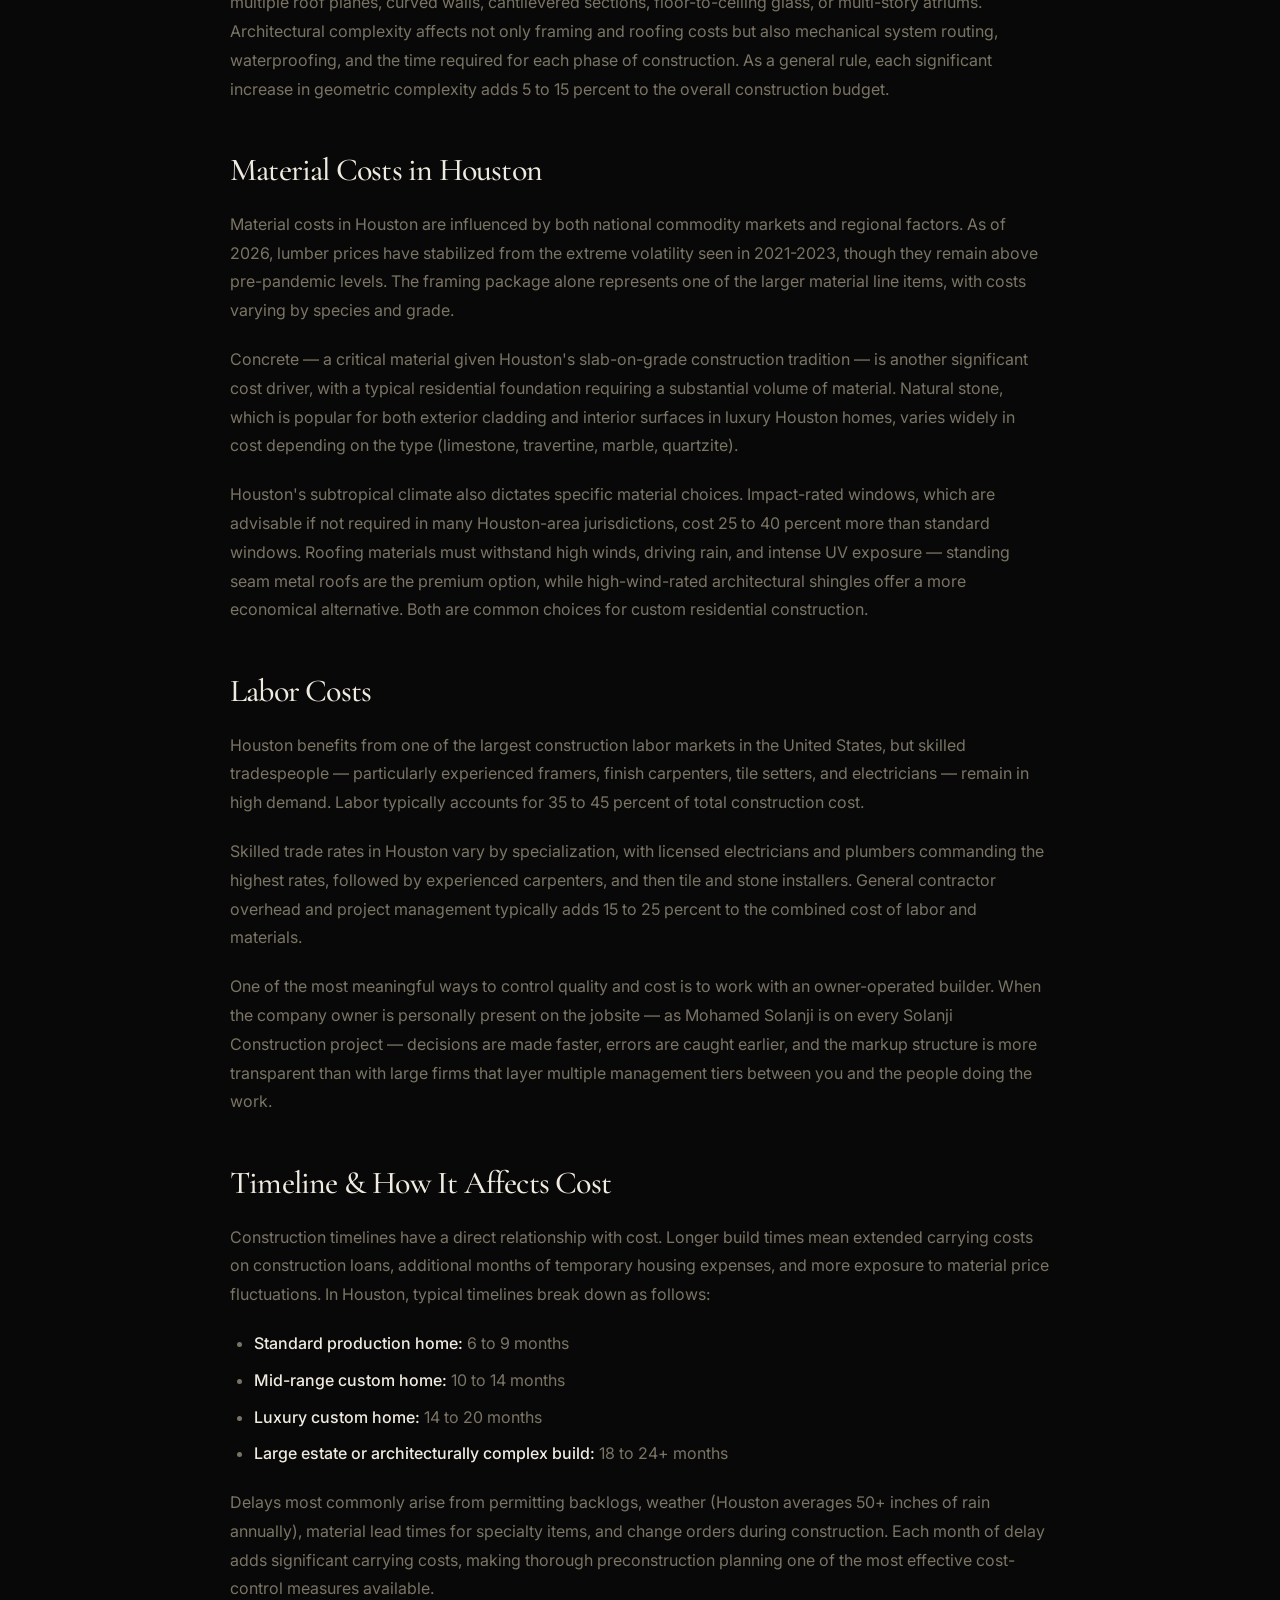
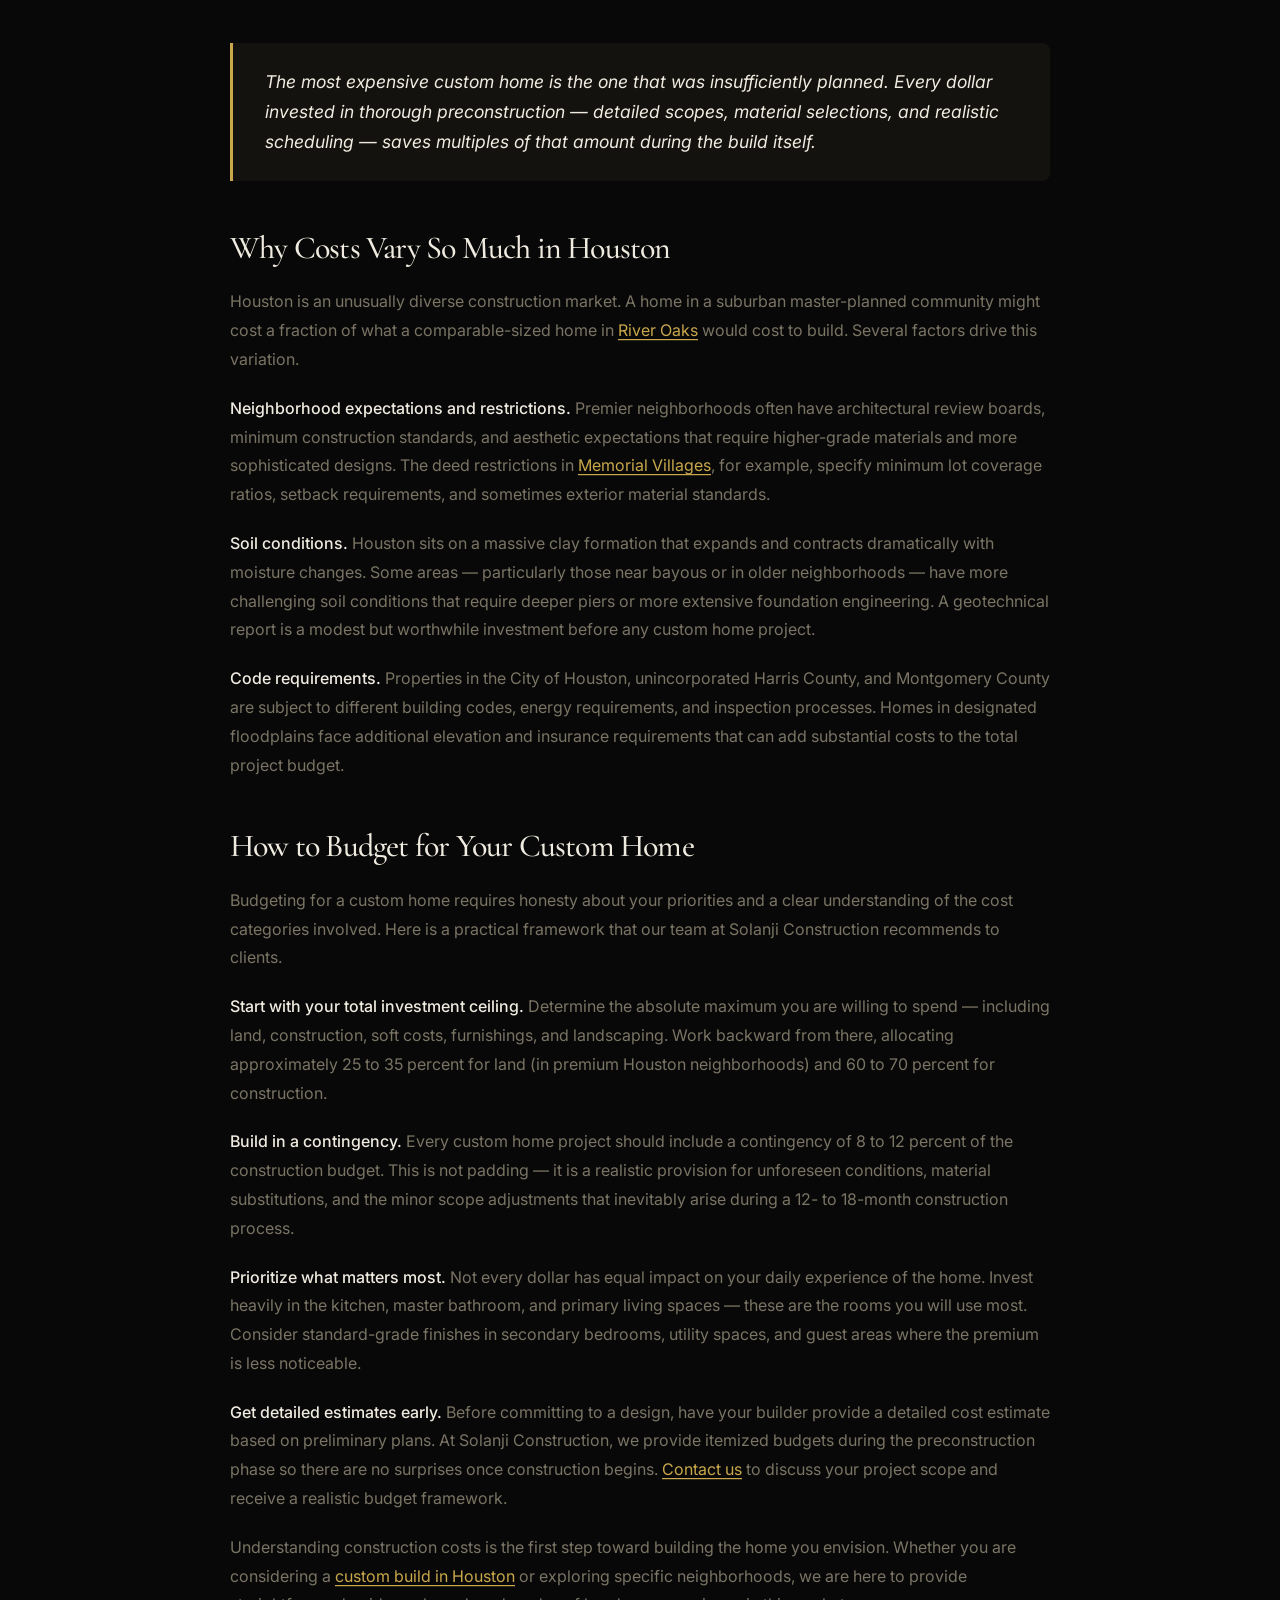
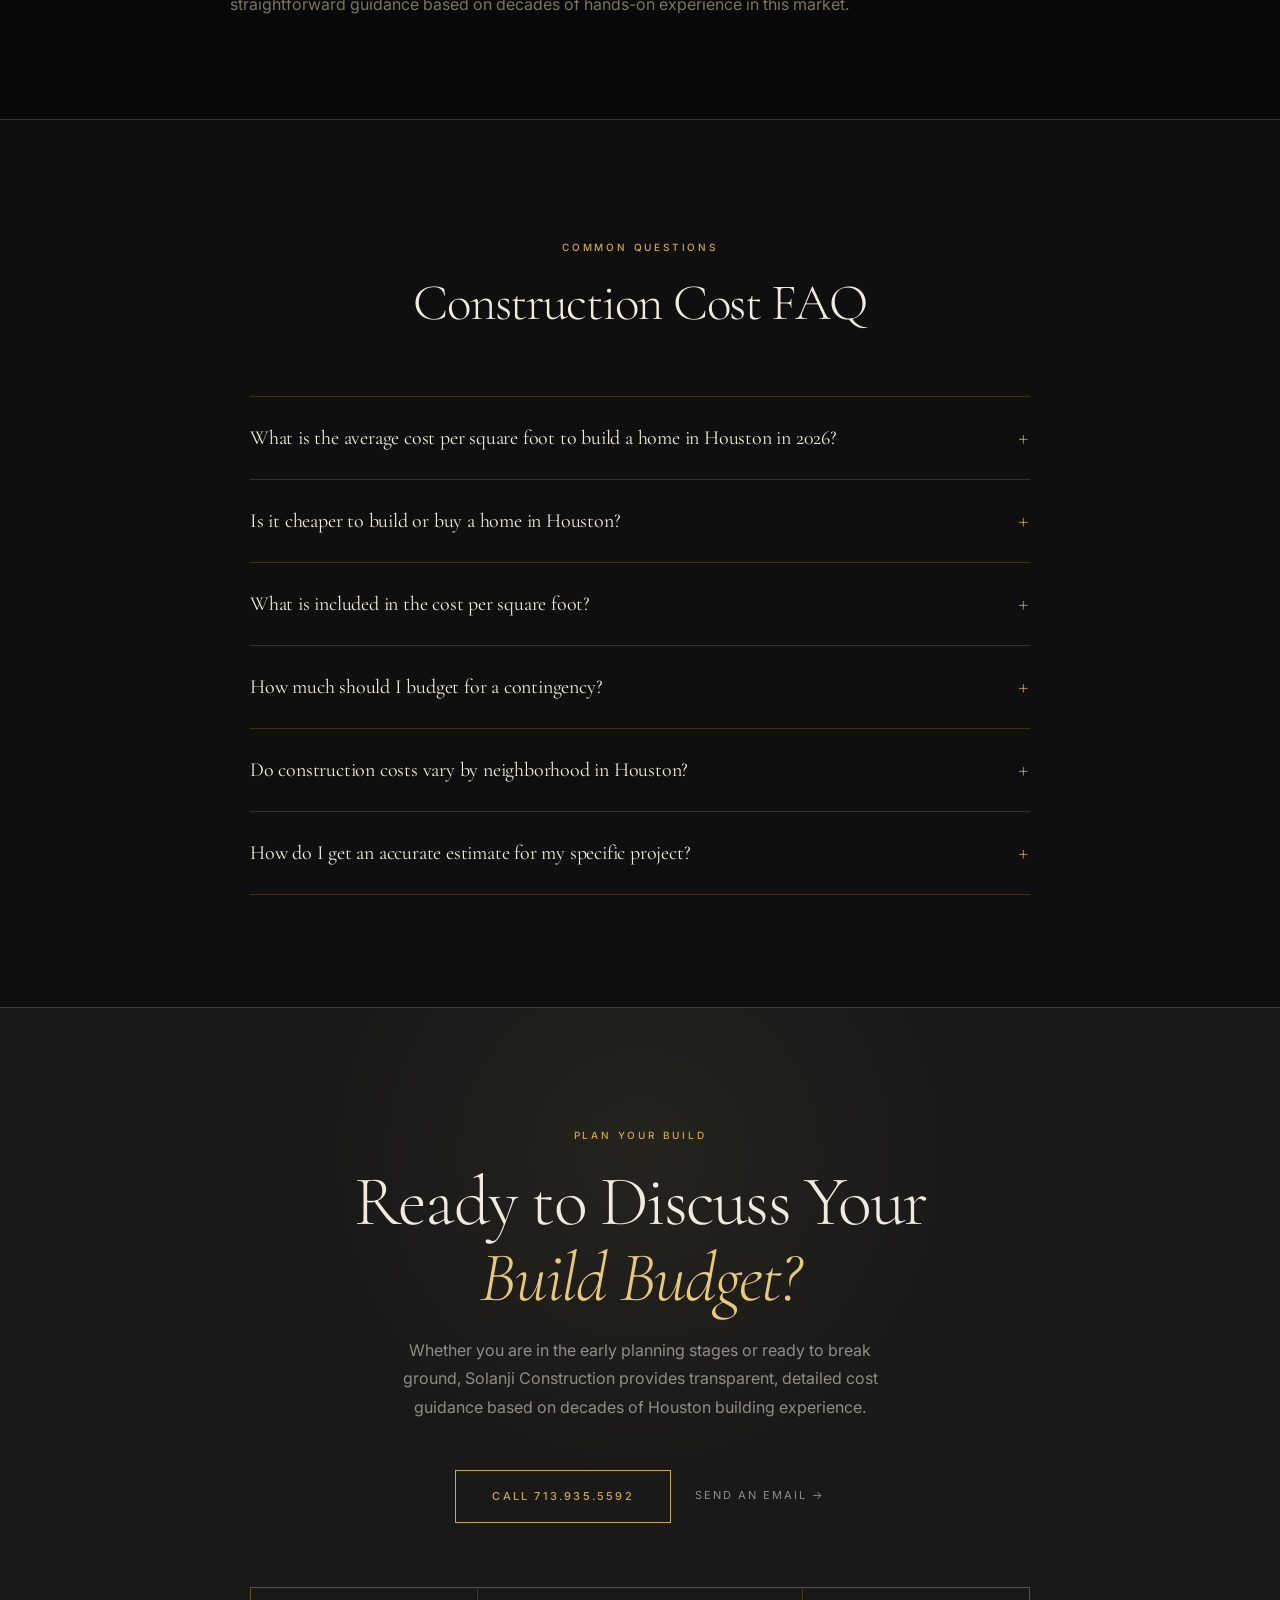
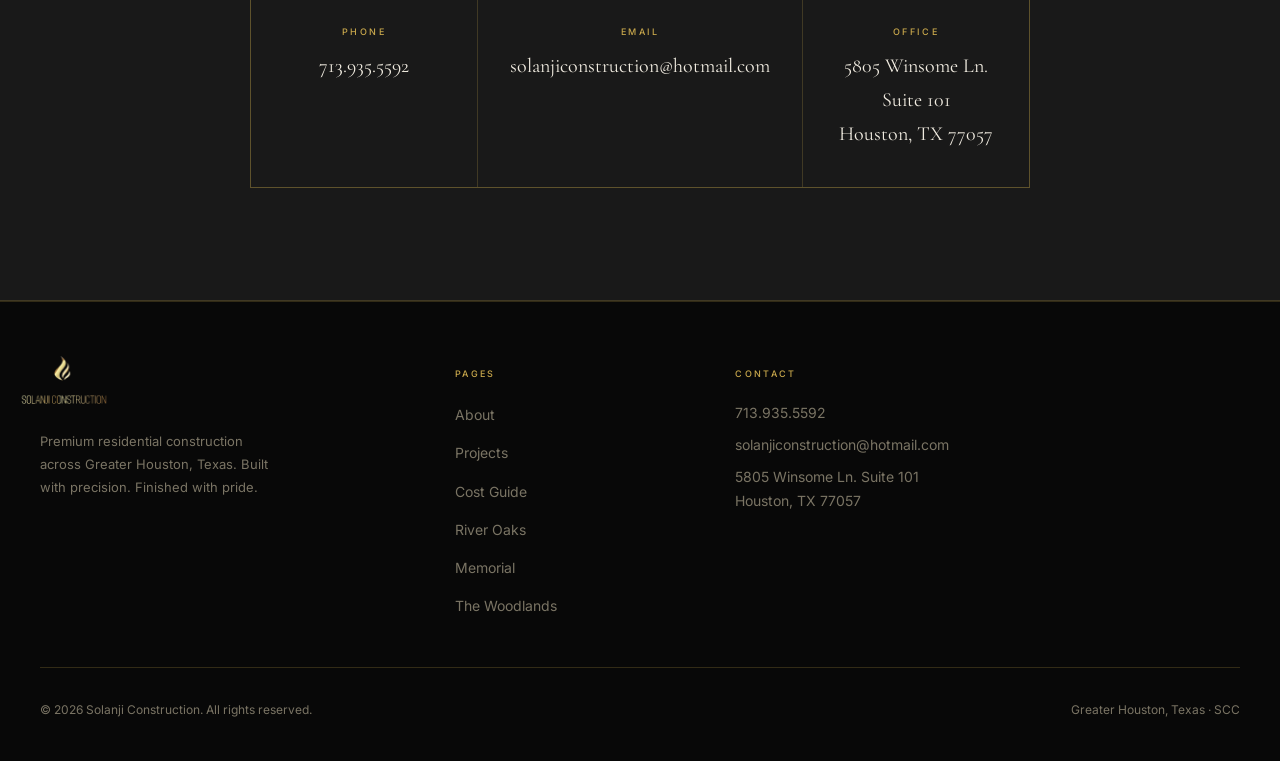
==== commit 2361a861: "Fix audit issues: schema markup, Memorial HTML, phone number - Add JSON-LD structured data to all pa" ====
--- a/cost-to-build-home-houston.html
+++ b/cost-to-build-home-houston.html
@@ -24,6 +24,29 @@
   <link href="https://fonts.googleapis.com/css2?family=Cormorant+Garamond:ital,wght@0,300;0,400;0,500;0,600;1,300;1,400;1,500&family=Inter:wght@300;400;500;600&display=swap" rel="stylesheet" />
 
   <link rel="stylesheet" href="styles.css" />
+
+  <script type="application/ld+json">
+  {
+    "@context": "https://schema.org",
+    "@type": "Article",
+    "headline": "Cost to Build a Home in Houston (2026 Guide)",
+    "description": "Comprehensive guide covering residential construction costs in Greater Houston — factors, materials, labor, timelines, and budgeting.",
+    "author": { "@type": "Organization", "name": "Solanji Construction", "url": "https://solanjiconstruction.com" },
+    "publisher": { "@type": "Organization", "name": "Solanji Construction", "logo": { "@type": "ImageObject", "url": "https://solanjiconstruction.com/transparentlogo.png" } },
+    "mainEntityOfPage": "https://solanjiconstruction.com/cost-to-build-home-houston.html"
+  }
+  </script>
+  <script type="application/ld+json">
+  {
+    "@context": "https://schema.org",
+    "@type": "BreadcrumbList",
+    "itemListElement": [
+      { "@type": "ListItem", "position": 1, "name": "Home", "item": "https://solanjiconstruction.com/" },
+      { "@type": "ListItem", "position": 2, "name": "Cost Guide", "item": "https://solanjiconstruction.com/cost-to-build-home-houston.html" }
+    ]
+  }
+  </script>
+
   <style>
     .hero-bg { background-image: url('extracted_images/image2.jpg'); }
 
--- a/styles.css
+++ b/styles.css
@@ -1051,12 +1051,12 @@
   max-width: 1220px;
   margin: 0 auto;
   display: grid;
-  grid-template-columns: 1.6fr 1fr 1fr;
+  grid-template-columns: 1.6fr 1fr 1fr 1fr;
   gap: 3.5rem;
   padding-bottom: 3rem;
   border-bottom: 1px solid var(--gold-border);
 }
-.footer-brand img { height: 120px; margin: -36px 0 -20px 0; }
+.footer-brand img { height: 120px; margin: -36px 0 -20px -36px; }
 .footer-brand p {
   font-size: 0.8125rem;
   color: var(--text-muted);
